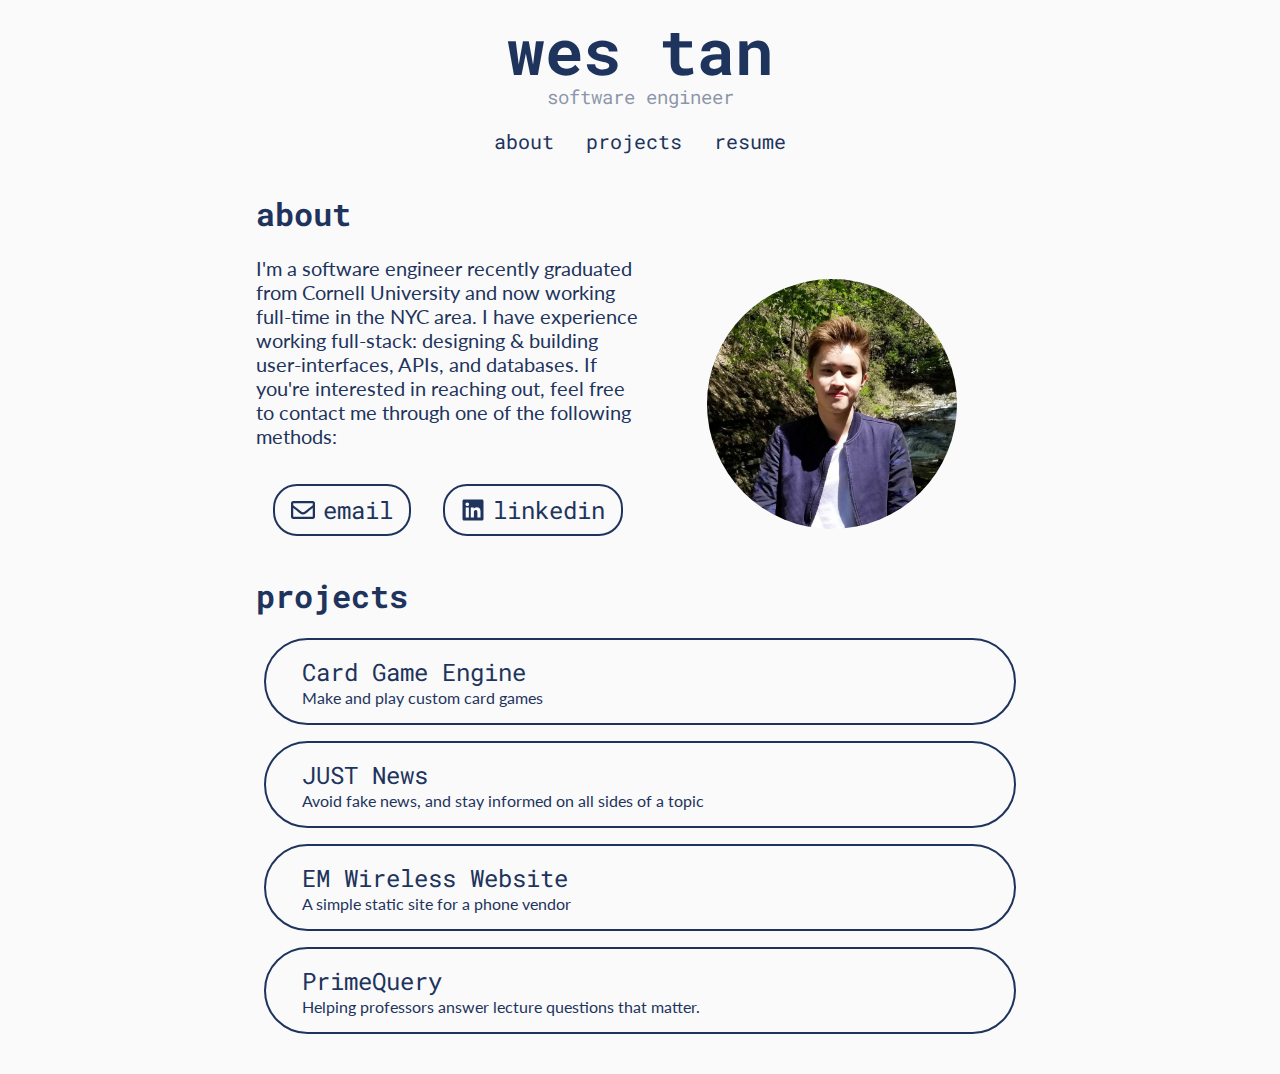
==== index.html @ d2e22b31 "Updates" ====
<!DOCTYPE html><html lang="en"><head><meta charSet="utf-8"/><meta http-equiv="x-ua-compatible" content="ie=edge"/><meta name="viewport" content="width=device-width, initial-scale=1, shrink-to-fit=no"/><style data-href="/styles.a79442bc9d81423a8d67.css">@import url(https://fonts.googleapis.com/css2?family=Lato&family=Roboto+Mono:wght@400;700&display=swap);.linkButton{border:1px solid #1e345d}.sectionWrapper{width:100%}.row{margin:0;padding:0;display:flex;justify-content:space-between}@media (max-width:599px){.row{flex-direction:column-reverse}}.column{flex:1 1;max-width:100%;display:flex;flex-direction:column;justify-content:center;align-items:center}@media (max-width:599px){.column{margin:16px 0}}.global--linkButton--3da58{border:1px solid #1e345d}.global--sectionWrapper--dHL3y{width:100%}.global--row--3wxMd{margin:0;padding:0;display:flex;justify-content:space-between}@media (max-width:599px){.global--row--3wxMd{flex-direction:column-reverse}}.global--column--3CId3{flex:1 1;max-width:100%;display:flex;flex-direction:column;justify-content:center;align-items:center}@media (max-width:599px){.global--column--3CId3{margin:16px 0}}.header-module--header--2Q3RK{color:#1e345d;font-family:Roboto Mono,monospace;display:flex;flex-direction:column;text-align:center;margin-bottom:36px;width:100%}.header-module--headerTitle--1Dyx4{color:inherit;text-decoration:none;font-size:3rem;margin:8px 0;padding:0}.header-module--subText--NjsDY{opacity:.5;font-weight:400;margin-top:-16px}@media (min-width:600px) and (max-width:959px){.header-module--headerTitle--1Dyx4{font-size:4rem}}@media (min-width:960px){.header-module--headerTitle--1Dyx4{font-size:4rem}}.header-module--navItem--15ERW{list-style:none;margin:0 16px;border-bottom:2px solid #fafafa;transition:border-color .25s ease}.header-module--navItem--15ERW:hover{border-bottom:2px solid #1e345d}.header-module--headerLink--1dznn{color:inherit;text-decoration:none;margin:0}.header-module--navList--3Bg3S{margin:0;padding:0;display:flex;flex-direction:row;align-items:center;justify-content:center}html{background-color:#fafafa;color:#1e345d;font-family:Lato,sans-serif;font-size:100%;box-sizing:border-box}body{margin:0 auto;max-width:768px;padding:0 24px 24px}h1,h2,h3{font-family:Roboto Mono,monospace}@media (max-width:599px){h1,h2,h3{text-align:center}}h2,h3{font-weight:400}.default{border:2px solid #1e345d;font-family:Roboto Mono,monospace;font-size:2rem;padding:8px 16px;outline:none}.about-module--bodyText--zW1j4{font-size:1.25rem;margin-top:0}.about-module--contactList--1vul4{display:flex;flex-direction:global--row--3wxMd;justify-content:center;padding:0;width:100%}@media (max-width:599px){.about-module--contactList--1vul4{margin:0;display:block}}.about-module--contactListItem--1gvWw{list-style:none;margin:0 16px}@media (max-width:599px){.about-module--contactList--1vul4{display:block}.about-module--contactListItem--1gvWw{margin:16px 0}}.about-module--contactLink--IWEw4{text-decoration:none;color:#1e345d;font-family:Roboto Mono,monospace;border:2px solid #1e345d;padding:8px 16px;font-size:1.5rem;transition:all .25s ease;border-radius:1.5rem;display:flex;align-items:center;justify-content:center}.about-module--contactLink--IWEw4:active,.about-module--contactLink--IWEw4:focus,.about-module--contactLink--IWEw4:hover{color:#fafafa;background:#1e345d}.about-module--contactLinkIcon--3QsU5{margin-right:8px}.about-module--profileImage--1jjYh{border-radius:50%;max-height:250px;max-width:250px;height:100%;width:100%}.project-card-module--cardWrapper--1uj8B{border:2px solid #1e345d;border-radius:4rem;margin:16px 8px;transition:all .25s ease;text-decoration:none;color:#1e345d;display:flex}.project-card-module--cardWrapper--1uj8B>*{margin:0;padding:0}.project-card-module--cardLink--HWayl{text-decoration:none;color:inherit;padding:16px 36px;margin:0;width:100%;height:100%}.project-card-module--cardLink--HWayl>*{margin:0;padding:0}.project-card-module--cardWrapper--1uj8B:active,.project-card-module--cardWrapper--1uj8B:focus,.project-card-module--cardWrapper--1uj8B:hover{color:#fafafa;background:#1e345d}@media (max-width:599px){.project-card-module--cardWrapper--1uj8B{text-align:center}}.project-tempalte-module--content--2YAvj>p,li{font-size:1.25rem}</style><meta name="generator" content="Gatsby 2.21.37"/><title data-react-helmet="true">Wes Tan&#x27;s Portfolio</title><meta data-react-helmet="true" name="description" content="Wes Tan&#x27;s portfolio"/><meta data-react-helmet="true" property="og:title" content="Wes Tan&#x27;s Portfolio"/><meta data-react-helmet="true" property="og:description" content="Wes Tan&#x27;s portfolio"/><meta data-react-helmet="true" property="og:type" content="website"/><meta data-react-helmet="true" name="twitter:card" content="summary"/><meta data-react-helmet="true" name="twitter:creator" content="@WesleyT4N"/><meta data-react-helmet="true" name="twitter:title" content="Wes Tan&#x27;s Portfolio"/><meta data-react-helmet="true" name="twitter:description" content="Wes Tan&#x27;s portfolio"/><link rel="icon" href="/favicon-32x32.png?v=d2a0f7f4ab3b35fc625594f5d5d590ca"/><link rel="manifest" href="/manifest.webmanifest"/><meta name="theme-color" content="#1e345d"/><link rel="apple-touch-icon" sizes="48x48" href="/icons/icon-48x48.png?v=d2a0f7f4ab3b35fc625594f5d5d590ca"/><link rel="apple-touch-icon" sizes="72x72" href="/icons/icon-72x72.png?v=d2a0f7f4ab3b35fc625594f5d5d590ca"/><link rel="apple-touch-icon" sizes="96x96" href="/icons/icon-96x96.png?v=d2a0f7f4ab3b35fc625594f5d5d590ca"/><link rel="apple-touch-icon" sizes="144x144" href="/icons/icon-144x144.png?v=d2a0f7f4ab3b35fc625594f5d5d590ca"/><link rel="apple-touch-icon" sizes="192x192" href="/icons/icon-192x192.png?v=d2a0f7f4ab3b35fc625594f5d5d590ca"/><link rel="apple-touch-icon" sizes="256x256" href="/icons/icon-256x256.png?v=d2a0f7f4ab3b35fc625594f5d5d590ca"/><link rel="apple-touch-icon" sizes="384x384" href="/icons/icon-384x384.png?v=d2a0f7f4ab3b35fc625594f5d5d590ca"/><link rel="apple-touch-icon" sizes="512x512" href="/icons/icon-512x512.png?v=d2a0f7f4ab3b35fc625594f5d5d590ca"/><link as="script" rel="preload" href="/webpack-runtime-3a7418ff1cd8dd38b50f.js"/><link as="script" rel="preload" href="/framework-75da9754c2a76bbaf08a.js"/><link as="script" rel="preload" href="/app-ad005f8ba3ee81f07e8b.js"/><link as="script" rel="preload" href="/styles-9b6f388623a2ec93d35f.js"/><link as="script" rel="preload" href="/1bfc9850-745e156aa08f4ce1554e.js"/><link as="script" rel="preload" href="/commons-4b3fb8e979a7bc3321be.js"/><link as="script" rel="preload" href="/component---src-pages-index-js-04d4bd46824fb4833373.js"/><link as="fetch" rel="preload" href="/page-data/index/page-data.json" crossorigin="anonymous"/><link as="fetch" rel="preload" href="/page-data/app-data.json" crossorigin="anonymous"/></head><body><div id="___gatsby"><div style="outline:none" tabindex="-1" id="gatsby-focus-wrapper"><header class="header-module--header--2Q3RK"><h1 class="header-module--headerTitle--1Dyx4"><a aria-current="page" class="header-module--headerLink--1dznn" href="/">wes tan</a></h1><h3 class="header-module--subText--NjsDY">software engineer</h3><nav><ul class="header-module--navList--3Bg3S"><li class="header-module--navItem--15ERW"><a class="header-module--headerLink--1dznn" href="/#about">about</a></li><li class="header-module--navItem--15ERW"><a class="header-module--headerLink--1dznn" href="/#projects">projects</a></li><li class="header-module--navItem--15ERW"><a href="https://drive.google.com/file/d/17jxIatiiusm-bvqqiiXiqjG171xZRFgh/view?usp=sharing" class="header-module--headerLink--1dznn">resume</a></li></ul></nav></header><div><main><div id="about" class="global--sectionWrapper--dHL3y"><h1>about</h1><div class="global--row--3wxMd"><div class="global--column--3CId3"><p class="about-module--bodyText--zW1j4">I&#x27;m a software engineer recently graduated from Cornell University and now working full-time in the NYC area. I have experience working full-stack: designing &amp; building user-interfaces, APIs, and databases. If you&#x27;re interested in reaching out, feel free to contact me through one of the following methods:</p><ul class="about-module--contactList--1vul4"><li class="about-module--contactListItem--1gvWw"><a href="mailto:wt237@cornell.edu" class="about-module--contactLink--IWEw4"><svg stroke="currentColor" fill="currentColor" stroke-width="0" viewBox="0 0 512 512" class="about-module--contactLinkIcon--3QsU5" height="1em" width="1em" xmlns="http://www.w3.org/2000/svg"><path d="M464 64H48C21.49 64 0 85.49 0 112v288c0 26.51 21.49 48 48 48h416c26.51 0 48-21.49 48-48V112c0-26.51-21.49-48-48-48zm0 48v40.805c-22.422 18.259-58.168 46.651-134.587 106.49-16.841 13.247-50.201 45.072-73.413 44.701-23.208.375-56.579-31.459-73.413-44.701C106.18 199.465 70.425 171.067 48 152.805V112h416zM48 400V214.398c22.914 18.251 55.409 43.862 104.938 82.646 21.857 17.205 60.134 55.186 103.062 54.955 42.717.231 80.509-37.199 103.053-54.947 49.528-38.783 82.032-64.401 104.947-82.653V400H48z"></path></svg>email</a></li><li class="about-module--contactListItem--1gvWw"><a href="https://www.linkedin.com/in/wes-tan/" class="about-module--contactLink--IWEw4"><svg stroke="currentColor" fill="currentColor" stroke-width="0" viewBox="0 0 448 512" class="about-module--contactLinkIcon--3QsU5" height="1em" width="1em" xmlns="http://www.w3.org/2000/svg"><path d="M416 32H31.9C14.3 32 0 46.5 0 64.3v383.4C0 465.5 14.3 480 31.9 480H416c17.6 0 32-14.5 32-32.3V64.3c0-17.8-14.4-32.3-32-32.3zM135.4 416H69V202.2h66.5V416zm-33.2-243c-21.3 0-38.5-17.3-38.5-38.5S80.9 96 102.2 96c21.2 0 38.5 17.3 38.5 38.5 0 21.3-17.2 38.5-38.5 38.5zm282.1 243h-66.4V312c0-24.8-.5-56.7-34.5-56.7-34.6 0-39.9 27-39.9 54.9V416h-66.4V202.2h63.7v29.2h.9c8.9-16.8 30.6-34.5 62.9-34.5 67.2 0 79.7 44.3 79.7 101.9V416z"></path></svg>linkedin</a></li></ul></div><div class="global--column--3CId3"><div class="about-module--profileImage--1jjYh gatsby-image-wrapper" style="position:relative;overflow:hidden"><div aria-hidden="true" style="width:100%;padding-bottom:100%"></div><img aria-hidden="true" src="[data-uri]" alt="" style="position:absolute;top:0;left:0;width:100%;height:100%;object-fit:cover;object-position:center;opacity:1;transition-delay:500ms"/><noscript><picture><source srcset="/static/42859fb4b5bf7dd5d73c4555478ced97/f836f/profile.jpg 200w,
/static/42859fb4b5bf7dd5d73c4555478ced97/2244e/profile.jpg 400w,
/static/42859fb4b5bf7dd5d73c4555478ced97/14b42/profile.jpg 800w,
/static/42859fb4b5bf7dd5d73c4555478ced97/47498/profile.jpg 1200w,
/static/42859fb4b5bf7dd5d73c4555478ced97/0e329/profile.jpg 1600w,
/static/42859fb4b5bf7dd5d73c4555478ced97/760b0/profile.jpg 1619w" sizes="(max-width: 800px) 100vw, 800px" /><img loading="lazy" sizes="(max-width: 800px) 100vw, 800px" srcset="/static/42859fb4b5bf7dd5d73c4555478ced97/f836f/profile.jpg 200w,
/static/42859fb4b5bf7dd5d73c4555478ced97/2244e/profile.jpg 400w,
/static/42859fb4b5bf7dd5d73c4555478ced97/14b42/profile.jpg 800w,
/static/42859fb4b5bf7dd5d73c4555478ced97/47498/profile.jpg 1200w,
/static/42859fb4b5bf7dd5d73c4555478ced97/0e329/profile.jpg 1600w,
/static/42859fb4b5bf7dd5d73c4555478ced97/760b0/profile.jpg 1619w" src="/static/42859fb4b5bf7dd5d73c4555478ced97/14b42/profile.jpg" alt="" style="position:absolute;top:0;left:0;opacity:1;width:100%;height:100%;object-fit:cover;object-position:center"/></picture></noscript></div></div></div></div><div id="projects" class="global--sectionWrapper--dHL3y"><h1>projects</h1><div><div class="project-card-module--cardWrapper--1uj8B"><a class="project-card-module--cardLink--HWayl" href="/projects/card-game-engine"><h2>Card Game Engine</h2><p>Make and play custom card games</p></a></div><div class="project-card-module--cardWrapper--1uj8B"><a class="project-card-module--cardLink--HWayl" href="/projects/just-news"><h2>JUST News</h2><p>Avoid fake news, and stay informed on all sides of a topic</p></a></div><div class="project-card-module--cardWrapper--1uj8B"><a class="project-card-module--cardLink--HWayl" href="/projects/em-wiresless-website"><h2>EM Wireless Website</h2><p>A simple static site for a phone vendor</p></a></div><div class="project-card-module--cardWrapper--1uj8B"><a class="project-card-module--cardLink--HWayl" href="/projects/primequery"><h2>PrimeQuery</h2><p>Helping professors answer lecture questions that matter.</p></a></div></div></div></main></div></div><div id="gatsby-announcer" style="position:absolute;top:0;width:1px;height:1px;padding:0;overflow:hidden;clip:rect(0, 0, 0, 0);white-space:nowrap;border:0" aria-live="assertive" aria-atomic="true"></div></div><script id="gatsby-script-loader">/*<![CDATA[*/window.pagePath="/";/*]]>*/</script><script id="gatsby-chunk-mapping">/*<![CDATA[*/window.___chunkMapping={"app":["/app-ad005f8ba3ee81f07e8b.js"],"component---src-pages-404-js":["/component---src-pages-404-js-3a6d174213aa63b7aa5e.js"],"component---src-pages-index-js":["/component---src-pages-index-js-04d4bd46824fb4833373.js"],"component---src-pages-page-2-tsx":["/component---src-pages-page-2-tsx-f510012b239997e262e5.js"],"component---src-templates-project-template-js":["/component---src-templates-project-template-js-024b7306fd865da89bd3.js"]};/*]]>*/</script><script src="/component---src-pages-index-js-04d4bd46824fb4833373.js" async=""></script><script src="/commons-4b3fb8e979a7bc3321be.js" async=""></script><script src="/1bfc9850-745e156aa08f4ce1554e.js" async=""></script><script src="/styles-9b6f388623a2ec93d35f.js" async=""></script><script src="/app-ad005f8ba3ee81f07e8b.js" async=""></script><script src="/framework-75da9754c2a76bbaf08a.js" async=""></script><script src="/webpack-runtime-3a7418ff1cd8dd38b50f.js" async=""></script></body></html>
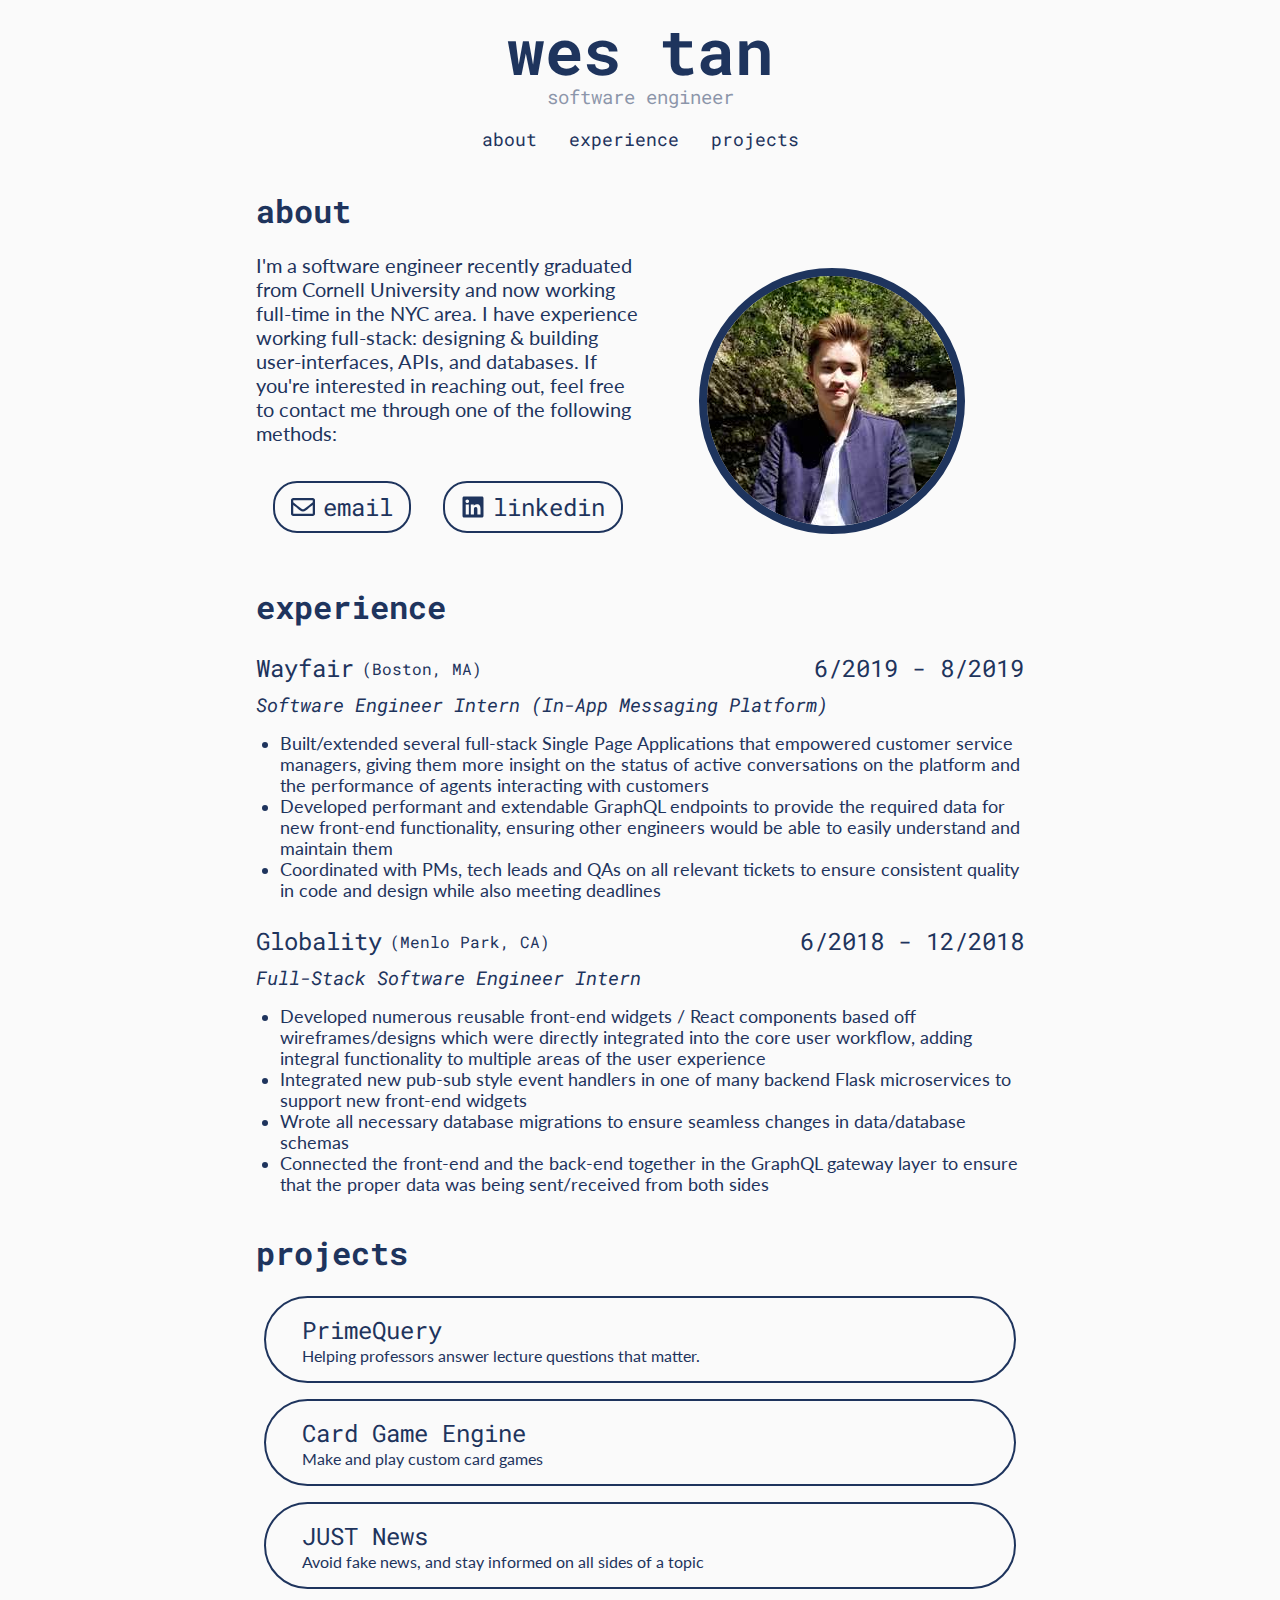
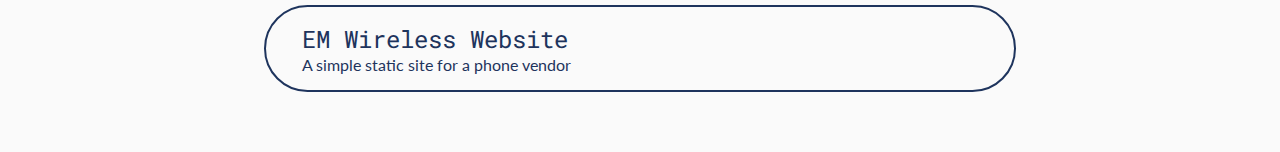
==== commit 83027526: "Updates" ====
--- a/index.html
+++ b/index.html
@@ -1,11 +1,22 @@
-<!DOCTYPE html><html lang="en"><head><meta charSet="utf-8"/><meta http-equiv="x-ua-compatible" content="ie=edge"/><meta name="viewport" content="width=device-width, initial-scale=1, shrink-to-fit=no"/><style data-href="/styles.a79442bc9d81423a8d67.css">@import url(https://fonts.googleapis.com/css2?family=Lato&family=Roboto+Mono:wght@400;700&display=swap);.linkButton{border:1px solid #1e345d}.sectionWrapper{width:100%}.row{margin:0;padding:0;display:flex;justify-content:space-between}@media (max-width:599px){.row{flex-direction:column-reverse}}.column{flex:1 1;max-width:100%;display:flex;flex-direction:column;justify-content:center;align-items:center}@media (max-width:599px){.column{margin:16px 0}}.global--linkButton--3da58{border:1px solid #1e345d}.global--sectionWrapper--dHL3y{width:100%}.global--row--3wxMd{margin:0;padding:0;display:flex;justify-content:space-between}@media (max-width:599px){.global--row--3wxMd{flex-direction:column-reverse}}.global--column--3CId3{flex:1 1;max-width:100%;display:flex;flex-direction:column;justify-content:center;align-items:center}@media (max-width:599px){.global--column--3CId3{margin:16px 0}}.header-module--header--2Q3RK{color:#1e345d;font-family:Roboto Mono,monospace;display:flex;flex-direction:column;text-align:center;margin-bottom:36px;width:100%}.header-module--headerTitle--1Dyx4{color:inherit;text-decoration:none;font-size:3rem;margin:8px 0;padding:0}.header-module--subText--NjsDY{opacity:.5;font-weight:400;margin-top:-16px}@media (min-width:600px) and (max-width:959px){.header-module--headerTitle--1Dyx4{font-size:4rem}}@media (min-width:960px){.header-module--headerTitle--1Dyx4{font-size:4rem}}.header-module--navItem--15ERW{list-style:none;margin:0 16px;border-bottom:2px solid #fafafa;transition:border-color .25s ease}.header-module--navItem--15ERW:hover{border-bottom:2px solid #1e345d}.header-module--headerLink--1dznn{color:inherit;text-decoration:none;margin:0}.header-module--navList--3Bg3S{margin:0;padding:0;display:flex;flex-direction:row;align-items:center;justify-content:center}html{background-color:#fafafa;color:#1e345d;font-family:Lato,sans-serif;font-size:100%;box-sizing:border-box}body{margin:0 auto;max-width:768px;padding:0 24px 24px}h1,h2,h3{font-family:Roboto Mono,monospace}@media (max-width:599px){h1,h2,h3{text-align:center}}h2,h3{font-weight:400}.default{border:2px solid #1e345d;font-family:Roboto Mono,monospace;font-size:2rem;padding:8px 16px;outline:none}.about-module--bodyText--zW1j4{font-size:1.25rem;margin-top:0}.about-module--contactList--1vul4{display:flex;flex-direction:global--row--3wxMd;justify-content:center;padding:0;width:100%}@media (max-width:599px){.about-module--contactList--1vul4{margin:0;display:block}}.about-module--contactListItem--1gvWw{list-style:none;margin:0 16px}@media (max-width:599px){.about-module--contactList--1vul4{display:block}.about-module--contactListItem--1gvWw{margin:16px 0}}.about-module--contactLink--IWEw4{text-decoration:none;color:#1e345d;font-family:Roboto Mono,monospace;border:2px solid #1e345d;padding:8px 16px;font-size:1.5rem;transition:all .25s ease;border-radius:1.5rem;display:flex;align-items:center;justify-content:center}.about-module--contactLink--IWEw4:active,.about-module--contactLink--IWEw4:focus,.about-module--contactLink--IWEw4:hover{color:#fafafa;background:#1e345d}.about-module--contactLinkIcon--3QsU5{margin-right:8px}.about-module--profileImage--1jjYh{border-radius:50%;max-height:250px;max-width:250px;height:100%;width:100%}.project-card-module--cardWrapper--1uj8B{border:2px solid #1e345d;border-radius:4rem;margin:16px 8px;transition:all .25s ease;text-decoration:none;color:#1e345d;display:flex}.project-card-module--cardWrapper--1uj8B>*{margin:0;padding:0}.project-card-module--cardLink--HWayl{text-decoration:none;color:inherit;padding:16px 36px;margin:0;width:100%;height:100%}.project-card-module--cardLink--HWayl>*{margin:0;padding:0}.project-card-module--cardWrapper--1uj8B:active,.project-card-module--cardWrapper--1uj8B:focus,.project-card-module--cardWrapper--1uj8B:hover{color:#fafafa;background:#1e345d}@media (max-width:599px){.project-card-module--cardWrapper--1uj8B{text-align:center}}.project-tempalte-module--content--2YAvj>p,li{font-size:1.25rem}</style><meta name="generator" content="Gatsby 2.21.37"/><title data-react-helmet="true">Wes Tan&#x27;s Portfolio</title><meta data-react-helmet="true" name="description" content="Wes Tan&#x27;s portfolio"/><meta data-react-helmet="true" property="og:title" content="Wes Tan&#x27;s Portfolio"/><meta data-react-helmet="true" property="og:description" content="Wes Tan&#x27;s portfolio"/><meta data-react-helmet="true" property="og:type" content="website"/><meta data-react-helmet="true" name="twitter:card" content="summary"/><meta data-react-helmet="true" name="twitter:creator" content="@WesleyT4N"/><meta data-react-helmet="true" name="twitter:title" content="Wes Tan&#x27;s Portfolio"/><meta data-react-helmet="true" name="twitter:description" content="Wes Tan&#x27;s portfolio"/><link rel="icon" href="/favicon-32x32.png?v=d2a0f7f4ab3b35fc625594f5d5d590ca"/><link rel="manifest" href="/manifest.webmanifest"/><meta name="theme-color" content="#1e345d"/><link rel="apple-touch-icon" sizes="48x48" href="/icons/icon-48x48.png?v=d2a0f7f4ab3b35fc625594f5d5d590ca"/><link rel="apple-touch-icon" sizes="72x72" href="/icons/icon-72x72.png?v=d2a0f7f4ab3b35fc625594f5d5d590ca"/><link rel="apple-touch-icon" sizes="96x96" href="/icons/icon-96x96.png?v=d2a0f7f4ab3b35fc625594f5d5d590ca"/><link rel="apple-touch-icon" sizes="144x144" href="/icons/icon-144x144.png?v=d2a0f7f4ab3b35fc625594f5d5d590ca"/><link rel="apple-touch-icon" sizes="192x192" href="/icons/icon-192x192.png?v=d2a0f7f4ab3b35fc625594f5d5d590ca"/><link rel="apple-touch-icon" sizes="256x256" href="/icons/icon-256x256.png?v=d2a0f7f4ab3b35fc625594f5d5d590ca"/><link rel="apple-touch-icon" sizes="384x384" href="/icons/icon-384x384.png?v=d2a0f7f4ab3b35fc625594f5d5d590ca"/><link rel="apple-touch-icon" sizes="512x512" href="/icons/icon-512x512.png?v=d2a0f7f4ab3b35fc625594f5d5d590ca"/><link as="script" rel="preload" href="/webpack-runtime-3a7418ff1cd8dd38b50f.js"/><link as="script" rel="preload" href="/framework-75da9754c2a76bbaf08a.js"/><link as="script" rel="preload" href="/app-ad005f8ba3ee81f07e8b.js"/><link as="script" rel="preload" href="/styles-9b6f388623a2ec93d35f.js"/><link as="script" rel="preload" href="/1bfc9850-745e156aa08f4ce1554e.js"/><link as="script" rel="preload" href="/commons-4b3fb8e979a7bc3321be.js"/><link as="script" rel="preload" href="/component---src-pages-index-js-04d4bd46824fb4833373.js"/><link as="fetch" rel="preload" href="/page-data/index/page-data.json" crossorigin="anonymous"/><link as="fetch" rel="preload" href="/page-data/app-data.json" crossorigin="anonymous"/></head><body><div id="___gatsby"><div style="outline:none" tabindex="-1" id="gatsby-focus-wrapper"><header class="header-module--header--2Q3RK"><h1 class="header-module--headerTitle--1Dyx4"><a aria-current="page" class="header-module--headerLink--1dznn" href="/">wes tan</a></h1><h3 class="header-module--subText--NjsDY">software engineer</h3><nav><ul class="header-module--navList--3Bg3S"><li class="header-module--navItem--15ERW"><a class="header-module--headerLink--1dznn" href="/#about">about</a></li><li class="header-module--navItem--15ERW"><a class="header-module--headerLink--1dznn" href="/#projects">projects</a></li><li class="header-module--navItem--15ERW"><a href="https://drive.google.com/file/d/17jxIatiiusm-bvqqiiXiqjG171xZRFgh/view?usp=sharing" class="header-module--headerLink--1dznn">resume</a></li></ul></nav></header><div><main><div id="about" class="global--sectionWrapper--dHL3y"><h1>about</h1><div class="global--row--3wxMd"><div class="global--column--3CId3"><p class="about-module--bodyText--zW1j4">I&#x27;m a software engineer recently graduated from Cornell University and now working full-time in the NYC area. I have experience working full-stack: designing &amp; building user-interfaces, APIs, and databases. If you&#x27;re interested in reaching out, feel free to contact me through one of the following methods:</p><ul class="about-module--contactList--1vul4"><li class="about-module--contactListItem--1gvWw"><a href="mailto:wt237@cornell.edu" class="about-module--contactLink--IWEw4"><svg stroke="currentColor" fill="currentColor" stroke-width="0" viewBox="0 0 512 512" class="about-module--contactLinkIcon--3QsU5" height="1em" width="1em" xmlns="http://www.w3.org/2000/svg"><path d="M464 64H48C21.49 64 0 85.49 0 112v288c0 26.51 21.49 48 48 48h416c26.51 0 48-21.49 48-48V112c0-26.51-21.49-48-48-48zm0 48v40.805c-22.422 18.259-58.168 46.651-134.587 106.49-16.841 13.247-50.201 45.072-73.413 44.701-23.208.375-56.579-31.459-73.413-44.701C106.18 199.465 70.425 171.067 48 152.805V112h416zM48 400V214.398c22.914 18.251 55.409 43.862 104.938 82.646 21.857 17.205 60.134 55.186 103.062 54.955 42.717.231 80.509-37.199 103.053-54.947 49.528-38.783 82.032-64.401 104.947-82.653V400H48z"></path></svg>email</a></li><li class="about-module--contactListItem--1gvWw"><a href="https://www.linkedin.com/in/wes-tan/" class="about-module--contactLink--IWEw4"><svg stroke="currentColor" fill="currentColor" stroke-width="0" viewBox="0 0 448 512" class="about-module--contactLinkIcon--3QsU5" height="1em" width="1em" xmlns="http://www.w3.org/2000/svg"><path d="M416 32H31.9C14.3 32 0 46.5 0 64.3v383.4C0 465.5 14.3 480 31.9 480H416c17.6 0 32-14.5 32-32.3V64.3c0-17.8-14.4-32.3-32-32.3zM135.4 416H69V202.2h66.5V416zm-33.2-243c-21.3 0-38.5-17.3-38.5-38.5S80.9 96 102.2 96c21.2 0 38.5 17.3 38.5 38.5 0 21.3-17.2 38.5-38.5 38.5zm282.1 243h-66.4V312c0-24.8-.5-56.7-34.5-56.7-34.6 0-39.9 27-39.9 54.9V416h-66.4V202.2h63.7v29.2h.9c8.9-16.8 30.6-34.5 62.9-34.5 67.2 0 79.7 44.3 79.7 101.9V416z"></path></svg>linkedin</a></li></ul></div><div class="global--column--3CId3"><div class="about-module--profileImage--1jjYh gatsby-image-wrapper" style="position:relative;overflow:hidden"><div aria-hidden="true" style="width:100%;padding-bottom:100%"></div><img aria-hidden="true" src="[data-uri]" alt="" style="position:absolute;top:0;left:0;width:100%;height:100%;object-fit:cover;object-position:center;opacity:1;transition-delay:500ms"/><noscript><picture><source srcset="/static/42859fb4b5bf7dd5d73c4555478ced97/f836f/profile.jpg 200w,
-/static/42859fb4b5bf7dd5d73c4555478ced97/2244e/profile.jpg 400w,
-/static/42859fb4b5bf7dd5d73c4555478ced97/14b42/profile.jpg 800w,
-/static/42859fb4b5bf7dd5d73c4555478ced97/47498/profile.jpg 1200w,
-/static/42859fb4b5bf7dd5d73c4555478ced97/0e329/profile.jpg 1600w,
-/static/42859fb4b5bf7dd5d73c4555478ced97/760b0/profile.jpg 1619w" sizes="(max-width: 800px) 100vw, 800px" /><img loading="lazy" sizes="(max-width: 800px) 100vw, 800px" srcset="/static/42859fb4b5bf7dd5d73c4555478ced97/f836f/profile.jpg 200w,
-/static/42859fb4b5bf7dd5d73c4555478ced97/2244e/profile.jpg 400w,
-/static/42859fb4b5bf7dd5d73c4555478ced97/14b42/profile.jpg 800w,
-/static/42859fb4b5bf7dd5d73c4555478ced97/47498/profile.jpg 1200w,
-/static/42859fb4b5bf7dd5d73c4555478ced97/0e329/profile.jpg 1600w,
-/static/42859fb4b5bf7dd5d73c4555478ced97/760b0/profile.jpg 1619w" src="/static/42859fb4b5bf7dd5d73c4555478ced97/14b42/profile.jpg" alt="" style="position:absolute;top:0;left:0;opacity:1;width:100%;height:100%;object-fit:cover;object-position:center"/></picture></noscript></div></div></div></div><div id="projects" class="global--sectionWrapper--dHL3y"><h1>projects</h1><div><div class="project-card-module--cardWrapper--1uj8B"><a class="project-card-module--cardLink--HWayl" href="/projects/card-game-engine"><h2>Card Game Engine</h2><p>Make and play custom card games</p></a></div><div class="project-card-module--cardWrapper--1uj8B"><a class="project-card-module--cardLink--HWayl" href="/projects/just-news"><h2>JUST News</h2><p>Avoid fake news, and stay informed on all sides of a topic</p></a></div><div class="project-card-module--cardWrapper--1uj8B"><a class="project-card-module--cardLink--HWayl" href="/projects/em-wiresless-website"><h2>EM Wireless Website</h2><p>A simple static site for a phone vendor</p></a></div><div class="project-card-module--cardWrapper--1uj8B"><a class="project-card-module--cardLink--HWayl" href="/projects/primequery"><h2>PrimeQuery</h2><p>Helping professors answer lecture questions that matter.</p></a></div></div></div></main></div></div><div id="gatsby-announcer" style="position:absolute;top:0;width:1px;height:1px;padding:0;overflow:hidden;clip:rect(0, 0, 0, 0);white-space:nowrap;border:0" aria-live="assertive" aria-atomic="true"></div></div><script id="gatsby-script-loader">/*<![CDATA[*/window.pagePath="/";/*]]>*/</script><script id="gatsby-chunk-mapping">/*<![CDATA[*/window.___chunkMapping={"app":["/app-ad005f8ba3ee81f07e8b.js"],"component---src-pages-404-js":["/component---src-pages-404-js-3a6d174213aa63b7aa5e.js"],"component---src-pages-index-js":["/component---src-pages-index-js-04d4bd46824fb4833373.js"],"component---src-pages-page-2-tsx":["/component---src-pages-page-2-tsx-f510012b239997e262e5.js"],"component---src-templates-project-template-js":["/component---src-templates-project-template-js-024b7306fd865da89bd3.js"]};/*]]>*/</script><script src="/component---src-pages-index-js-04d4bd46824fb4833373.js" async=""></script><script src="/commons-4b3fb8e979a7bc3321be.js" async=""></script><script src="/1bfc9850-745e156aa08f4ce1554e.js" async=""></script><script src="/styles-9b6f388623a2ec93d35f.js" async=""></script><script src="/app-ad005f8ba3ee81f07e8b.js" async=""></script><script src="/framework-75da9754c2a76bbaf08a.js" async=""></script><script src="/webpack-runtime-3a7418ff1cd8dd38b50f.js" async=""></script></body></html>+<!DOCTYPE html><html lang="en"><head><meta charSet="utf-8"/><meta http-equiv="x-ua-compatible" content="ie=edge"/><meta name="viewport" content="width=device-width, initial-scale=1, shrink-to-fit=no"/><style data-href="/styles.af110523479e00b33f6b.css">@import url(https://fonts.googleapis.com/css2?family=Lato&family=Roboto+Mono:wght@400;700&display=swap);.linkButton{border:1px solid #1e345d}.sectionWrapper{width:100%;margin-bottom:36px}.row{margin:0;padding:0;display:flex;justify-content:space-between}@media (max-width:599px){.row{flex-direction:column-reverse}}.column{flex:1 1;max-width:100%;display:flex;flex-direction:column;justify-content:center;align-items:center}@media (max-width:599px){.column{margin:16px 0}}.global--linkButton--3da58{border:1px solid #1e345d}.global--sectionWrapper--dHL3y{width:100%;margin-bottom:36px}.global--row--3wxMd{margin:0;padding:0;display:flex;justify-content:space-between}@media (max-width:599px){.global--row--3wxMd{flex-direction:column-reverse}}.global--column--3CId3{flex:1 1;max-width:100%;display:flex;flex-direction:column;justify-content:center;align-items:center}@media (max-width:599px){.global--column--3CId3{margin:16px 0}}.header-module--header--L1ZnK{color:#1e345d;font-family:Roboto Mono,monospace;display:flex;flex-direction:column;text-align:center;margin-bottom:36px;width:100%}.header-module--headerTitle--1A0Ew{color:inherit;text-decoration:none;font-size:3rem;margin:8px 0;padding:0}.header-module--subText--il8wB{opacity:.5;font-weight:400;margin-top:-16px}@media (min-width:600px) and (max-width:959px){.header-module--headerTitle--1A0Ew{font-size:4rem}}@media (min-width:960px){.header-module--headerTitle--1A0Ew{font-size:4rem}}.header-module--navItem--ckRoL{list-style:none;margin:0 16px;border-bottom:2px solid #fafafa;transition:border-color .25s ease}.header-module--navItem--ckRoL:hover{border-bottom:2px solid #1e345d}.header-module--headerLink--2peJ0{color:inherit;text-decoration:none;margin:0}.header-module--navList--bd8TW{margin:0;padding:0;display:flex;flex-direction:row;align-items:center;justify-content:center}@media (max-width:374px){.header-module--navList--bd8TW{flex-direction:column}}html{background-color:#fafafa;color:#1e345d;font-family:Lato,sans-serif;font-size:100%;box-sizing:border-box}body{margin:0 auto;max-width:768px;padding:0 24px 24px}h1,h2,h3{font-family:Roboto Mono,monospace}@media (max-width:599px){h1,h2,h3{text-align:center}}h2,h3{font-weight:400}.about-module--bodyText--1b0so{font-size:1.25rem;margin-top:0}.about-module--contactList--1P0Aa{display:flex;flex-direction:global--row--3wxMd;justify-content:center;padding:0;width:100%}.about-module--contactListItem--35NKf{list-style:none;margin:0 16px}.about-module--contactLink--2g5dD{text-decoration:none;color:#1e345d;font-family:Roboto Mono,monospace;border:2px solid #1e345d;padding:8px 16px;font-size:1.5rem;transition:all .25s ease;border-radius:1.5rem;display:flex;align-items:center;justify-content:center}.about-module--contactLink--2g5dD:active,.about-module--contactLink--2g5dD:focus,.about-module--contactLink--2g5dD:hover{color:#fafafa;background:#1e345d}.about-module--contactLinkIcon--Q9Yjx{margin-right:8px}.about-module--profileImage--2FiAP{border-radius:50%;max-height:250px;border:8px solid #1e345d;max-width:250px;height:100%;width:100%}@media (max-width:599px){.about-module--contactList--1P0Aa{margin:0;display:block}.about-module--contactListItem--35NKf{margin:16px 0}}.experience-card-module--cardWrapper--3xbnn{margin:24px 0}.experience-card-module--cardHeader--2Q_oQ{display:flex;justify-content:space-between;align-items:center;margin:0}.experience-card-module--cardHeader--2Q_oQ>*{margin:0}.experience-card-module--title--20Hw_{margin:0;display:flex;align-items:center}.experience-card-module--location--2GCaU{font-size:1rem;margin-left:8px}.experience-card-module--role--2LfV1{margin:8px 0;font-style:italic}.experience-card-module--content--3XGEN>p{display:none}.experience-card-module--content--3XGEN>ul{padding-left:24px}@media (max-width:599px){.experience-card-module--cardHeader--2Q_oQ{display:block}.experience-card-module--cardHeader--2Q_oQ>*{margin:8px}.experience-card-module--title--20Hw_{display:block}.experience-card-module--location--2GCaU{margin:0;display:block}.experience-card-module--startEndDate--321XG{font-size:1.25rem}.experience-card-module--role--2LfV1{font-size:1.1rem}}.project-card-module--cardWrapper--2VxBU{border:2px solid #1e345d;border-radius:4rem;margin:16px 8px;transition:all .25s ease;text-decoration:none;color:#1e345d;display:flex}.project-card-module--cardWrapper--2VxBU>*{margin:0;padding:0}.project-card-module--cardLink--3Hyid{text-decoration:none;color:inherit;padding:16px 36px;margin:0;width:100%;height:100%}.project-card-module--cardLink--3Hyid>*{margin:0;padding:0}.project-card-module--cardWrapper--2VxBU:active,.project-card-module--cardWrapper--2VxBU:focus,.project-card-module--cardWrapper--2VxBU:hover{color:#fafafa;background:#1e345d}@media (max-width:599px){.project-card-module--cardWrapper--2VxBU{text-align:center}}.project-tempalte-module--projectHeader--9DHph{display:flex;align-items:center;justify-content:space-between}.project-tempalte-module--content--2YAvj>p,li{font-size:1.1rem}.project-tempalte-module--content--2YAvj>ul{padding-left:24px}.project-tempalte-module--projectLink--L82qj{text-decoration:none;transition:opacity .25s ease;margin-left:24px;display:flex;align-items:center;margin-top:2px;color:#1e345d;justify-content:center}.project-tempalte-module--projectLink--L82qj:active,.project-tempalte-module--projectLink--L82qj:hover,projectLink:focus{opacity:.5}@media (max-width:599px){.project-tempalte-module--projectHeader--9DHph{display:block}.project-tempalte-module--projectLink--L82qj{margin:16px}}</style><meta name="generator" content="Gatsby 2.21.37"/><title data-react-helmet="true">Wes Tan&#x27;s Portfolio</title><meta data-react-helmet="true" name="description" content="Wes Tan&#x27;s portfolio"/><meta data-react-helmet="true" property="og:title" content="Wes Tan&#x27;s Portfolio"/><meta data-react-helmet="true" property="og:description" content="Wes Tan&#x27;s portfolio"/><meta data-react-helmet="true" property="og:type" content="website"/><meta data-react-helmet="true" name="twitter:card" content="summary"/><meta data-react-helmet="true" name="twitter:creator" content="@WesleyT4N"/><meta data-react-helmet="true" name="twitter:title" content="Wes Tan&#x27;s Portfolio"/><meta data-react-helmet="true" name="twitter:description" content="Wes Tan&#x27;s portfolio"/><link rel="icon" href="/favicon-32x32.png?v=d2a0f7f4ab3b35fc625594f5d5d590ca"/><link rel="manifest" href="/manifest.webmanifest"/><meta name="theme-color" content="#1e345d"/><link rel="apple-touch-icon" sizes="48x48" href="/icons/icon-48x48.png?v=d2a0f7f4ab3b35fc625594f5d5d590ca"/><link rel="apple-touch-icon" sizes="72x72" href="/icons/icon-72x72.png?v=d2a0f7f4ab3b35fc625594f5d5d590ca"/><link rel="apple-touch-icon" sizes="96x96" href="/icons/icon-96x96.png?v=d2a0f7f4ab3b35fc625594f5d5d590ca"/><link rel="apple-touch-icon" sizes="144x144" href="/icons/icon-144x144.png?v=d2a0f7f4ab3b35fc625594f5d5d590ca"/><link rel="apple-touch-icon" sizes="192x192" href="/icons/icon-192x192.png?v=d2a0f7f4ab3b35fc625594f5d5d590ca"/><link rel="apple-touch-icon" sizes="256x256" href="/icons/icon-256x256.png?v=d2a0f7f4ab3b35fc625594f5d5d590ca"/><link rel="apple-touch-icon" sizes="384x384" href="/icons/icon-384x384.png?v=d2a0f7f4ab3b35fc625594f5d5d590ca"/><link rel="apple-touch-icon" sizes="512x512" href="/icons/icon-512x512.png?v=d2a0f7f4ab3b35fc625594f5d5d590ca"/><link as="script" rel="preload" href="/webpack-runtime-d8e7375905f70daad73b.js"/><link as="script" rel="preload" href="/framework-75da9754c2a76bbaf08a.js"/><link as="script" rel="preload" href="/app-61c60b750426edc3bd86.js"/><link as="script" rel="preload" href="/styles-9b6f388623a2ec93d35f.js"/><link as="script" rel="preload" href="/1bfc9850-ddc92b84b88db0f1b165.js"/><link as="script" rel="preload" href="/commons-91ca4921986f657b4515.js"/><link as="script" rel="preload" href="/component---src-pages-index-js-39d556e3ba577c197cfe.js"/><link as="fetch" rel="preload" href="/page-data/index/page-data.json" crossorigin="anonymous"/><link as="fetch" rel="preload" href="/page-data/app-data.json" crossorigin="anonymous"/></head><body><div id="___gatsby"><div style="outline:none" tabindex="-1" id="gatsby-focus-wrapper"><header class="header-module--header--L1ZnK"><h1 class="header-module--headerTitle--1A0Ew"><a aria-current="page" class="header-module--headerLink--2peJ0" href="/">wes tan</a></h1><h3 class="header-module--subText--il8wB">software engineer</h3><nav><ul class="header-module--navList--bd8TW"><li class="header-module--navItem--ckRoL"><a class="header-module--headerLink--2peJ0" href="/#about">about</a></li><li class="header-module--navItem--ckRoL"><a class="header-module--headerLink--2peJ0" href="/#experience">experience</a></li><li class="header-module--navItem--ckRoL"><a class="header-module--headerLink--2peJ0" href="/#projects">projects</a></li></ul></nav></header><div><main><div id="about" class="global--sectionWrapper--dHL3y"><h1>about</h1><div class="global--row--3wxMd"><div class="global--column--3CId3"><p class="about-module--bodyText--1b0so">I&#x27;m a software engineer recently graduated from Cornell University and now working full-time in the NYC area. I have experience working full-stack: designing &amp; building user-interfaces, APIs, and databases. If you&#x27;re interested in reaching out, feel free to contact me through one of the following methods:</p><ul class="about-module--contactList--1P0Aa"><li class="about-module--contactListItem--35NKf"><a href="mailto:wt237@cornell.edu" class="about-module--contactLink--2g5dD"><svg stroke="currentColor" fill="currentColor" stroke-width="0" viewBox="0 0 512 512" class="about-module--contactLinkIcon--Q9Yjx" height="1em" width="1em" xmlns="http://www.w3.org/2000/svg"><path d="M464 64H48C21.49 64 0 85.49 0 112v288c0 26.51 21.49 48 48 48h416c26.51 0 48-21.49 48-48V112c0-26.51-21.49-48-48-48zm0 48v40.805c-22.422 18.259-58.168 46.651-134.587 106.49-16.841 13.247-50.201 45.072-73.413 44.701-23.208.375-56.579-31.459-73.413-44.701C106.18 199.465 70.425 171.067 48 152.805V112h416zM48 400V214.398c22.914 18.251 55.409 43.862 104.938 82.646 21.857 17.205 60.134 55.186 103.062 54.955 42.717.231 80.509-37.199 103.053-54.947 49.528-38.783 82.032-64.401 104.947-82.653V400H48z"></path></svg>email</a></li><li class="about-module--contactListItem--35NKf"><a href="https://www.linkedin.com/in/wes-tan/" class="about-module--contactLink--2g5dD"><svg stroke="currentColor" fill="currentColor" stroke-width="0" viewBox="0 0 448 512" class="about-module--contactLinkIcon--Q9Yjx" height="1em" width="1em" xmlns="http://www.w3.org/2000/svg"><path d="M416 32H31.9C14.3 32 0 46.5 0 64.3v383.4C0 465.5 14.3 480 31.9 480H416c17.6 0 32-14.5 32-32.3V64.3c0-17.8-14.4-32.3-32-32.3zM135.4 416H69V202.2h66.5V416zm-33.2-243c-21.3 0-38.5-17.3-38.5-38.5S80.9 96 102.2 96c21.2 0 38.5 17.3 38.5 38.5 0 21.3-17.2 38.5-38.5 38.5zm282.1 243h-66.4V312c0-24.8-.5-56.7-34.5-56.7-34.6 0-39.9 27-39.9 54.9V416h-66.4V202.2h63.7v29.2h.9c8.9-16.8 30.6-34.5 62.9-34.5 67.2 0 79.7 44.3 79.7 101.9V416z"></path></svg>linkedin</a></li></ul></div><div class="global--column--3CId3"><div class="about-module--profileImage--2FiAP gatsby-image-wrapper" style="position:relative;overflow:hidden"><div aria-hidden="true" style="width:100%;padding-bottom:100%"></div><img aria-hidden="true" src="[data-uri]" alt="A Picture of Wes" style="position:absolute;top:0;left:0;width:100%;height:100%;object-fit:cover;object-position:center;opacity:1;transition-delay:500ms"/><noscript><picture><source srcset="/static/42859fb4b5bf7dd5d73c4555478ced97/e7079/profile.jpg 63w,
+/static/42859fb4b5bf7dd5d73c4555478ced97/1ada3/profile.jpg 125w,
+/static/42859fb4b5bf7dd5d73c4555478ced97/8f7df/profile.jpg 250w,
+/static/42859fb4b5bf7dd5d73c4555478ced97/01f8d/profile.jpg 375w,
+/static/42859fb4b5bf7dd5d73c4555478ced97/0f3a1/profile.jpg 500w,
+/static/42859fb4b5bf7dd5d73c4555478ced97/760b0/profile.jpg 1619w" sizes="(max-width: 250px) 100vw, 250px" /><img loading="lazy" sizes="(max-width: 250px) 100vw, 250px" srcset="/static/42859fb4b5bf7dd5d73c4555478ced97/e7079/profile.jpg 63w,
+/static/42859fb4b5bf7dd5d73c4555478ced97/1ada3/profile.jpg 125w,
+/static/42859fb4b5bf7dd5d73c4555478ced97/8f7df/profile.jpg 250w,
+/static/42859fb4b5bf7dd5d73c4555478ced97/01f8d/profile.jpg 375w,
+/static/42859fb4b5bf7dd5d73c4555478ced97/0f3a1/profile.jpg 500w,
+/static/42859fb4b5bf7dd5d73c4555478ced97/760b0/profile.jpg 1619w" src="/static/42859fb4b5bf7dd5d73c4555478ced97/8f7df/profile.jpg" alt="A Picture of Wes" style="position:absolute;top:0;left:0;opacity:1;width:100%;height:100%;object-fit:cover;object-position:center"/></picture></noscript></div></div></div></div><div id="experience" class="global--sectionWrapper--dHL3y"><h1>experience</h1><div><div class="experience-card-module--cardWrapper--3xbnn"><div class="experience-card-module--cardHeader--2Q_oQ"><h2 class="experience-card-module--title--20Hw_">Wayfair<span class="experience-card-module--location--2GCaU">(<!-- -->Boston, MA<!-- -->)</span></h2><h2 class="experience-card-module--startEndDate--321XG">6/2019 - 8/2019</h2></div><h3 class="experience-card-module--role--2LfV1">Software Engineer Intern (In-App Messaging Platform)</h3><div class="experience-card-module--content--3XGEN"><p>-</p>
+<ul>
+<li>Built/extended several full-stack Single Page Applications that empowered customer service managers, giving them more insight on the status of active conversations on the platform and the performance of agents interacting with customers</li>
+<li>Developed performant and extendable GraphQL endpoints to provide the required data for new front-end functionality, ensuring other engineers would be able to easily understand and maintain them</li>
+<li>Coordinated with PMs, tech leads and QAs on all relevant tickets to ensure consistent quality in code and design while also meeting deadlines</li>
+</ul></div></div><div class="experience-card-module--cardWrapper--3xbnn"><div class="experience-card-module--cardHeader--2Q_oQ"><h2 class="experience-card-module--title--20Hw_">Globality<span class="experience-card-module--location--2GCaU">(<!-- -->Menlo Park, CA<!-- -->)</span></h2><h2 class="experience-card-module--startEndDate--321XG">6/2018 - 12/2018</h2></div><h3 class="experience-card-module--role--2LfV1">Full-Stack Software Engineer Intern</h3><div class="experience-card-module--content--3XGEN"><p>-</p>
+<ul>
+<li>Developed numerous reusable front-end widgets / React components based off wireframes/designs which were directly integrated into the core user workflow, adding integral functionality to multiple areas of the user experience</li>
+<li>Integrated new pub-sub style event handlers in one of many backend Flask microservices to support new front-end widgets</li>
+<li>Wrote all necessary database migrations to ensure seamless changes in data/database schemas</li>
+<li>Connected the front-end and the back-end together in the GraphQL gateway layer to ensure that the proper data was being sent/received from both sides</li>
+</ul></div></div></div></div><div id="projects" class="global--sectionWrapper--dHL3y"><h1>projects</h1><div><div class="project-card-module--cardWrapper--2VxBU"><a class="project-card-module--cardLink--3Hyid" href="/projects/primequery"><h2>PrimeQuery</h2><p>Helping professors answer lecture questions that matter.</p></a></div><div class="project-card-module--cardWrapper--2VxBU"><a class="project-card-module--cardLink--3Hyid" href="/projects/card-game-engine"><h2>Card Game Engine</h2><p>Make and play custom card games</p></a></div><div class="project-card-module--cardWrapper--2VxBU"><a class="project-card-module--cardLink--3Hyid" href="/projects/just-news"><h2>JUST News</h2><p>Avoid fake news, and stay informed on all sides of a topic</p></a></div><div class="project-card-module--cardWrapper--2VxBU"><a class="project-card-module--cardLink--3Hyid" href="/projects/em-wiresless-website"><h2>EM Wireless Website</h2><p>A simple static site for a phone vendor</p></a></div></div></div></main></div></div><div id="gatsby-announcer" style="position:absolute;top:0;width:1px;height:1px;padding:0;overflow:hidden;clip:rect(0, 0, 0, 0);white-space:nowrap;border:0" aria-live="assertive" aria-atomic="true"></div></div><script id="gatsby-script-loader">/*<![CDATA[*/window.pagePath="/";/*]]>*/</script><script id="gatsby-chunk-mapping">/*<![CDATA[*/window.___chunkMapping={"app":["/app-61c60b750426edc3bd86.js"],"component---src-pages-404-js":["/component---src-pages-404-js-3a6d174213aa63b7aa5e.js"],"component---src-pages-index-js":["/component---src-pages-index-js-39d556e3ba577c197cfe.js"],"component---src-pages-page-2-tsx":["/component---src-pages-page-2-tsx-f510012b239997e262e5.js"],"component---src-templates-project-template-js":["/component---src-templates-project-template-js-6296a5d5d4e2d314ad60.js"]};/*]]>*/</script><script src="/component---src-pages-index-js-39d556e3ba577c197cfe.js" async=""></script><script src="/commons-91ca4921986f657b4515.js" async=""></script><script src="/1bfc9850-ddc92b84b88db0f1b165.js" async=""></script><script src="/styles-9b6f388623a2ec93d35f.js" async=""></script><script src="/app-61c60b750426edc3bd86.js" async=""></script><script src="/framework-75da9754c2a76bbaf08a.js" async=""></script><script src="/webpack-runtime-d8e7375905f70daad73b.js" async=""></script></body></html>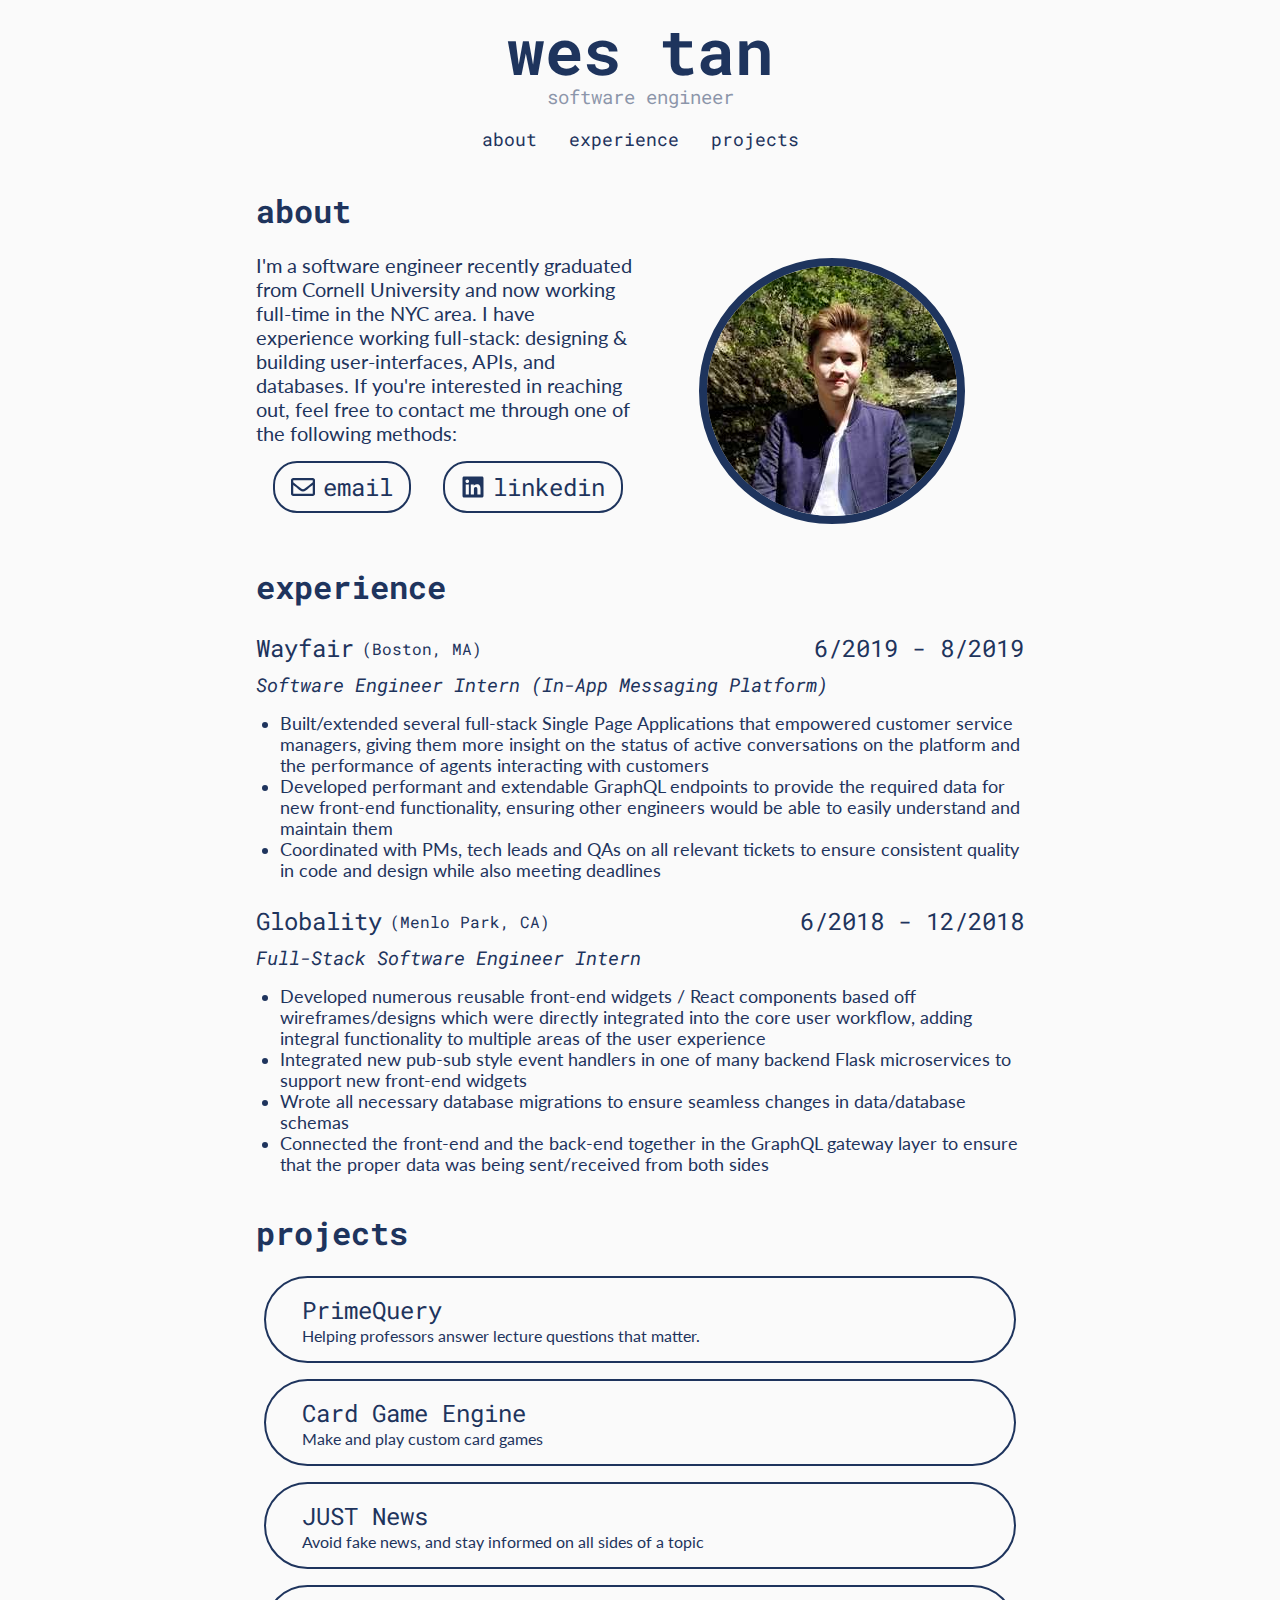
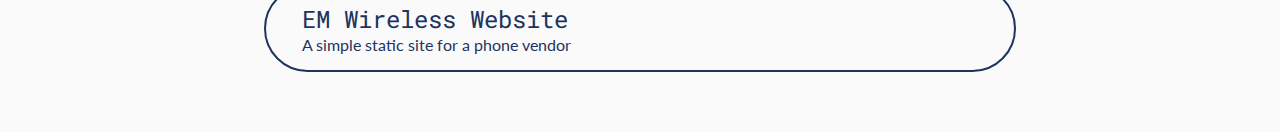
==== commit a58ae254: "Updates" ====
--- a/index.html
+++ b/index.html
@@ -1,4 +1,4 @@
-<!DOCTYPE html><html lang="en"><head><meta charSet="utf-8"/><meta http-equiv="x-ua-compatible" content="ie=edge"/><meta name="viewport" content="width=device-width, initial-scale=1, shrink-to-fit=no"/><style data-href="/styles.af110523479e00b33f6b.css">@import url(https://fonts.googleapis.com/css2?family=Lato&family=Roboto+Mono:wght@400;700&display=swap);.linkButton{border:1px solid #1e345d}.sectionWrapper{width:100%;margin-bottom:36px}.row{margin:0;padding:0;display:flex;justify-content:space-between}@media (max-width:599px){.row{flex-direction:column-reverse}}.column{flex:1 1;max-width:100%;display:flex;flex-direction:column;justify-content:center;align-items:center}@media (max-width:599px){.column{margin:16px 0}}.global--linkButton--3da58{border:1px solid #1e345d}.global--sectionWrapper--dHL3y{width:100%;margin-bottom:36px}.global--row--3wxMd{margin:0;padding:0;display:flex;justify-content:space-between}@media (max-width:599px){.global--row--3wxMd{flex-direction:column-reverse}}.global--column--3CId3{flex:1 1;max-width:100%;display:flex;flex-direction:column;justify-content:center;align-items:center}@media (max-width:599px){.global--column--3CId3{margin:16px 0}}.header-module--header--L1ZnK{color:#1e345d;font-family:Roboto Mono,monospace;display:flex;flex-direction:column;text-align:center;margin-bottom:36px;width:100%}.header-module--headerTitle--1A0Ew{color:inherit;text-decoration:none;font-size:3rem;margin:8px 0;padding:0}.header-module--subText--il8wB{opacity:.5;font-weight:400;margin-top:-16px}@media (min-width:600px) and (max-width:959px){.header-module--headerTitle--1A0Ew{font-size:4rem}}@media (min-width:960px){.header-module--headerTitle--1A0Ew{font-size:4rem}}.header-module--navItem--ckRoL{list-style:none;margin:0 16px;border-bottom:2px solid #fafafa;transition:border-color .25s ease}.header-module--navItem--ckRoL:hover{border-bottom:2px solid #1e345d}.header-module--headerLink--2peJ0{color:inherit;text-decoration:none;margin:0}.header-module--navList--bd8TW{margin:0;padding:0;display:flex;flex-direction:row;align-items:center;justify-content:center}@media (max-width:374px){.header-module--navList--bd8TW{flex-direction:column}}html{background-color:#fafafa;color:#1e345d;font-family:Lato,sans-serif;font-size:100%;box-sizing:border-box}body{margin:0 auto;max-width:768px;padding:0 24px 24px}h1,h2,h3{font-family:Roboto Mono,monospace}@media (max-width:599px){h1,h2,h3{text-align:center}}h2,h3{font-weight:400}.about-module--bodyText--1b0so{font-size:1.25rem;margin-top:0}.about-module--contactList--1P0Aa{display:flex;flex-direction:global--row--3wxMd;justify-content:center;padding:0;width:100%}.about-module--contactListItem--35NKf{list-style:none;margin:0 16px}.about-module--contactLink--2g5dD{text-decoration:none;color:#1e345d;font-family:Roboto Mono,monospace;border:2px solid #1e345d;padding:8px 16px;font-size:1.5rem;transition:all .25s ease;border-radius:1.5rem;display:flex;align-items:center;justify-content:center}.about-module--contactLink--2g5dD:active,.about-module--contactLink--2g5dD:focus,.about-module--contactLink--2g5dD:hover{color:#fafafa;background:#1e345d}.about-module--contactLinkIcon--Q9Yjx{margin-right:8px}.about-module--profileImage--2FiAP{border-radius:50%;max-height:250px;border:8px solid #1e345d;max-width:250px;height:100%;width:100%}@media (max-width:599px){.about-module--contactList--1P0Aa{margin:0;display:block}.about-module--contactListItem--35NKf{margin:16px 0}}.experience-card-module--cardWrapper--3xbnn{margin:24px 0}.experience-card-module--cardHeader--2Q_oQ{display:flex;justify-content:space-between;align-items:center;margin:0}.experience-card-module--cardHeader--2Q_oQ>*{margin:0}.experience-card-module--title--20Hw_{margin:0;display:flex;align-items:center}.experience-card-module--location--2GCaU{font-size:1rem;margin-left:8px}.experience-card-module--role--2LfV1{margin:8px 0;font-style:italic}.experience-card-module--content--3XGEN>p{display:none}.experience-card-module--content--3XGEN>ul{padding-left:24px}@media (max-width:599px){.experience-card-module--cardHeader--2Q_oQ{display:block}.experience-card-module--cardHeader--2Q_oQ>*{margin:8px}.experience-card-module--title--20Hw_{display:block}.experience-card-module--location--2GCaU{margin:0;display:block}.experience-card-module--startEndDate--321XG{font-size:1.25rem}.experience-card-module--role--2LfV1{font-size:1.1rem}}.project-card-module--cardWrapper--2VxBU{border:2px solid #1e345d;border-radius:4rem;margin:16px 8px;transition:all .25s ease;text-decoration:none;color:#1e345d;display:flex}.project-card-module--cardWrapper--2VxBU>*{margin:0;padding:0}.project-card-module--cardLink--3Hyid{text-decoration:none;color:inherit;padding:16px 36px;margin:0;width:100%;height:100%}.project-card-module--cardLink--3Hyid>*{margin:0;padding:0}.project-card-module--cardWrapper--2VxBU:active,.project-card-module--cardWrapper--2VxBU:focus,.project-card-module--cardWrapper--2VxBU:hover{color:#fafafa;background:#1e345d}@media (max-width:599px){.project-card-module--cardWrapper--2VxBU{text-align:center}}.project-tempalte-module--projectHeader--9DHph{display:flex;align-items:center;justify-content:space-between}.project-tempalte-module--content--2YAvj>p,li{font-size:1.1rem}.project-tempalte-module--content--2YAvj>ul{padding-left:24px}.project-tempalte-module--projectLink--L82qj{text-decoration:none;transition:opacity .25s ease;margin-left:24px;display:flex;align-items:center;margin-top:2px;color:#1e345d;justify-content:center}.project-tempalte-module--projectLink--L82qj:active,.project-tempalte-module--projectLink--L82qj:hover,projectLink:focus{opacity:.5}@media (max-width:599px){.project-tempalte-module--projectHeader--9DHph{display:block}.project-tempalte-module--projectLink--L82qj{margin:16px}}</style><meta name="generator" content="Gatsby 2.21.37"/><title data-react-helmet="true">Wes Tan&#x27;s Portfolio</title><meta data-react-helmet="true" name="description" content="Wes Tan&#x27;s portfolio"/><meta data-react-helmet="true" property="og:title" content="Wes Tan&#x27;s Portfolio"/><meta data-react-helmet="true" property="og:description" content="Wes Tan&#x27;s portfolio"/><meta data-react-helmet="true" property="og:type" content="website"/><meta data-react-helmet="true" name="twitter:card" content="summary"/><meta data-react-helmet="true" name="twitter:creator" content="@WesleyT4N"/><meta data-react-helmet="true" name="twitter:title" content="Wes Tan&#x27;s Portfolio"/><meta data-react-helmet="true" name="twitter:description" content="Wes Tan&#x27;s portfolio"/><link rel="icon" href="/favicon-32x32.png?v=d2a0f7f4ab3b35fc625594f5d5d590ca"/><link rel="manifest" href="/manifest.webmanifest"/><meta name="theme-color" content="#1e345d"/><link rel="apple-touch-icon" sizes="48x48" href="/icons/icon-48x48.png?v=d2a0f7f4ab3b35fc625594f5d5d590ca"/><link rel="apple-touch-icon" sizes="72x72" href="/icons/icon-72x72.png?v=d2a0f7f4ab3b35fc625594f5d5d590ca"/><link rel="apple-touch-icon" sizes="96x96" href="/icons/icon-96x96.png?v=d2a0f7f4ab3b35fc625594f5d5d590ca"/><link rel="apple-touch-icon" sizes="144x144" href="/icons/icon-144x144.png?v=d2a0f7f4ab3b35fc625594f5d5d590ca"/><link rel="apple-touch-icon" sizes="192x192" href="/icons/icon-192x192.png?v=d2a0f7f4ab3b35fc625594f5d5d590ca"/><link rel="apple-touch-icon" sizes="256x256" href="/icons/icon-256x256.png?v=d2a0f7f4ab3b35fc625594f5d5d590ca"/><link rel="apple-touch-icon" sizes="384x384" href="/icons/icon-384x384.png?v=d2a0f7f4ab3b35fc625594f5d5d590ca"/><link rel="apple-touch-icon" sizes="512x512" href="/icons/icon-512x512.png?v=d2a0f7f4ab3b35fc625594f5d5d590ca"/><link as="script" rel="preload" href="/webpack-runtime-d8e7375905f70daad73b.js"/><link as="script" rel="preload" href="/framework-75da9754c2a76bbaf08a.js"/><link as="script" rel="preload" href="/app-61c60b750426edc3bd86.js"/><link as="script" rel="preload" href="/styles-9b6f388623a2ec93d35f.js"/><link as="script" rel="preload" href="/1bfc9850-ddc92b84b88db0f1b165.js"/><link as="script" rel="preload" href="/commons-91ca4921986f657b4515.js"/><link as="script" rel="preload" href="/component---src-pages-index-js-39d556e3ba577c197cfe.js"/><link as="fetch" rel="preload" href="/page-data/index/page-data.json" crossorigin="anonymous"/><link as="fetch" rel="preload" href="/page-data/app-data.json" crossorigin="anonymous"/></head><body><div id="___gatsby"><div style="outline:none" tabindex="-1" id="gatsby-focus-wrapper"><header class="header-module--header--L1ZnK"><h1 class="header-module--headerTitle--1A0Ew"><a aria-current="page" class="header-module--headerLink--2peJ0" href="/">wes tan</a></h1><h3 class="header-module--subText--il8wB">software engineer</h3><nav><ul class="header-module--navList--bd8TW"><li class="header-module--navItem--ckRoL"><a class="header-module--headerLink--2peJ0" href="/#about">about</a></li><li class="header-module--navItem--ckRoL"><a class="header-module--headerLink--2peJ0" href="/#experience">experience</a></li><li class="header-module--navItem--ckRoL"><a class="header-module--headerLink--2peJ0" href="/#projects">projects</a></li></ul></nav></header><div><main><div id="about" class="global--sectionWrapper--dHL3y"><h1>about</h1><div class="global--row--3wxMd"><div class="global--column--3CId3"><p class="about-module--bodyText--1b0so">I&#x27;m a software engineer recently graduated from Cornell University and now working full-time in the NYC area. I have experience working full-stack: designing &amp; building user-interfaces, APIs, and databases. If you&#x27;re interested in reaching out, feel free to contact me through one of the following methods:</p><ul class="about-module--contactList--1P0Aa"><li class="about-module--contactListItem--35NKf"><a href="mailto:wt237@cornell.edu" class="about-module--contactLink--2g5dD"><svg stroke="currentColor" fill="currentColor" stroke-width="0" viewBox="0 0 512 512" class="about-module--contactLinkIcon--Q9Yjx" height="1em" width="1em" xmlns="http://www.w3.org/2000/svg"><path d="M464 64H48C21.49 64 0 85.49 0 112v288c0 26.51 21.49 48 48 48h416c26.51 0 48-21.49 48-48V112c0-26.51-21.49-48-48-48zm0 48v40.805c-22.422 18.259-58.168 46.651-134.587 106.49-16.841 13.247-50.201 45.072-73.413 44.701-23.208.375-56.579-31.459-73.413-44.701C106.18 199.465 70.425 171.067 48 152.805V112h416zM48 400V214.398c22.914 18.251 55.409 43.862 104.938 82.646 21.857 17.205 60.134 55.186 103.062 54.955 42.717.231 80.509-37.199 103.053-54.947 49.528-38.783 82.032-64.401 104.947-82.653V400H48z"></path></svg>email</a></li><li class="about-module--contactListItem--35NKf"><a href="https://www.linkedin.com/in/wes-tan/" class="about-module--contactLink--2g5dD"><svg stroke="currentColor" fill="currentColor" stroke-width="0" viewBox="0 0 448 512" class="about-module--contactLinkIcon--Q9Yjx" height="1em" width="1em" xmlns="http://www.w3.org/2000/svg"><path d="M416 32H31.9C14.3 32 0 46.5 0 64.3v383.4C0 465.5 14.3 480 31.9 480H416c17.6 0 32-14.5 32-32.3V64.3c0-17.8-14.4-32.3-32-32.3zM135.4 416H69V202.2h66.5V416zm-33.2-243c-21.3 0-38.5-17.3-38.5-38.5S80.9 96 102.2 96c21.2 0 38.5 17.3 38.5 38.5 0 21.3-17.2 38.5-38.5 38.5zm282.1 243h-66.4V312c0-24.8-.5-56.7-34.5-56.7-34.6 0-39.9 27-39.9 54.9V416h-66.4V202.2h63.7v29.2h.9c8.9-16.8 30.6-34.5 62.9-34.5 67.2 0 79.7 44.3 79.7 101.9V416z"></path></svg>linkedin</a></li></ul></div><div class="global--column--3CId3"><div class="about-module--profileImage--2FiAP gatsby-image-wrapper" style="position:relative;overflow:hidden"><div aria-hidden="true" style="width:100%;padding-bottom:100%"></div><img aria-hidden="true" src="[data-uri]" alt="A Picture of Wes" style="position:absolute;top:0;left:0;width:100%;height:100%;object-fit:cover;object-position:center;opacity:1;transition-delay:500ms"/><noscript><picture><source srcset="/static/42859fb4b5bf7dd5d73c4555478ced97/e7079/profile.jpg 63w,
+<!DOCTYPE html><html lang="en"><head><meta charSet="utf-8"/><meta http-equiv="x-ua-compatible" content="ie=edge"/><meta name="viewport" content="width=device-width, initial-scale=1, shrink-to-fit=no"/><style data-href="/styles.6359e9000714dd49b739.css">@import url(https://fonts.googleapis.com/css2?family=Lato&family=Roboto+Mono:wght@400;700&display=swap);.linkButton{border:1px solid #1e345d}.sectionWrapper{width:100%;margin-bottom:36px}.row{margin:0;padding:0;display:flex;justify-content:space-between}@media (max-width:599px){.row{flex-direction:column-reverse}}.column{flex:1 1;max-width:100%;display:flex;flex-direction:column;justify-content:center;align-items:center;margin:0}@media (max-width:599px){.column{margin:16px 0}}.global--linkButton--3da58{border:1px solid #1e345d}.global--sectionWrapper--dHL3y{width:100%;margin-bottom:36px}.global--row--3wxMd{margin:0;padding:0;display:flex;justify-content:space-between}@media (max-width:599px){.global--row--3wxMd{flex-direction:column-reverse}}.global--column--3CId3{flex:1 1;max-width:100%;display:flex;flex-direction:column;justify-content:center;align-items:center;margin:0}@media (max-width:599px){.global--column--3CId3{margin:16px 0}}.header-module--header--L1ZnK{color:#1e345d;font-family:Roboto Mono,monospace;display:flex;flex-direction:column;text-align:center;margin-bottom:36px;width:100%}.header-module--headerTitle--1A0Ew{color:inherit;text-decoration:none;font-size:3rem;margin:8px 0;padding:0}.header-module--subText--il8wB{opacity:.5;font-weight:400;margin-top:-16px}@media (min-width:600px) and (max-width:959px){.header-module--headerTitle--1A0Ew{font-size:4rem}}@media (min-width:960px){.header-module--headerTitle--1A0Ew{font-size:4rem}}.header-module--navItem--ckRoL{list-style:none;margin:0 16px;border-bottom:2px solid #fafafa;transition:border-color .25s ease}.header-module--navItem--ckRoL:hover{border-bottom:2px solid #1e345d}.header-module--headerLink--2peJ0{color:inherit;text-decoration:none;margin:0}.header-module--navList--bd8TW{margin:0;padding:0;display:flex;flex-direction:row;align-items:center;justify-content:center}@media (max-width:374px){.header-module--navList--bd8TW{flex-direction:column}}html{background-color:#fafafa;color:#1e345d;font-family:Lato,sans-serif;font-size:100%;box-sizing:border-box}body{margin:0 auto;max-width:768px;padding:0 24px 24px}h1,h2,h3{font-family:Roboto Mono,monospace}@media (max-width:599px){h1,h2,h3{text-align:center}}h2,h3{font-weight:400}.about-module--bodyText--1b0so{font-size:1.25rem;margin:0 8px 0 0}.about-module--contactList--1P0Aa{display:flex;flex-direction:global--row--3wxMd;justify-content:center;padding:0;width:100%}.about-module--contactListItem--35NKf{list-style:none;margin:0 16px}.about-module--contactLink--2g5dD{text-decoration:none;color:#1e345d;font-family:Roboto Mono,monospace;border:2px solid #1e345d;padding:8px 16px;font-size:1.5rem;transition:all .25s ease;border-radius:1.5rem;display:flex;align-items:center;justify-content:center}.about-module--contactLink--2g5dD:active,.about-module--contactLink--2g5dD:focus,.about-module--contactLink--2g5dD:hover{color:#fafafa;background:#1e345d}.about-module--contactLinkIcon--Q9Yjx{margin-right:8px}.about-module--profileImage--2FiAP{border-radius:50%;max-height:250px;border:8px solid #1e345d;max-width:250px;height:100%;width:100%}@media (max-width:599px){.about-module--contactList--1P0Aa{margin:0;display:block}.about-module--contactListItem--35NKf{margin:16px 0 0}.about-module--bodyText--1b0so{margin-right:0}}.experience-card-module--cardWrapper--3xbnn{margin:24px 0}.experience-card-module--cardHeader--2Q_oQ{display:flex;justify-content:space-between;align-items:center;margin:0}.experience-card-module--cardHeader--2Q_oQ>*{margin:0}.experience-card-module--title--20Hw_{margin:0;display:flex;align-items:center}.experience-card-module--location--2GCaU{font-size:1rem;margin-left:8px}.experience-card-module--role--2LfV1{margin:8px 0;font-style:italic}.experience-card-module--content--3XGEN>p{display:none}.experience-card-module--content--3XGEN>ul{padding-left:24px}@media (max-width:599px){.experience-card-module--cardHeader--2Q_oQ{display:block}.experience-card-module--cardHeader--2Q_oQ>*{margin:8px}.experience-card-module--title--20Hw_{display:block}.experience-card-module--location--2GCaU{margin:0;display:block}.experience-card-module--startEndDate--321XG{font-size:1.25rem}.experience-card-module--role--2LfV1{font-size:1.1rem}}.project-card-module--cardWrapper--2VxBU{border:2px solid #1e345d;border-radius:4rem;margin:16px 8px;transition:all .25s ease;text-decoration:none;color:#1e345d;display:flex}.project-card-module--cardWrapper--2VxBU>*{margin:0;padding:0}.project-card-module--cardLink--3Hyid{text-decoration:none;color:inherit;padding:16px 36px;margin:0;width:100%;height:100%}.project-card-module--cardLink--3Hyid>*{margin:0;padding:0}.project-card-module--cardWrapper--2VxBU:active,.project-card-module--cardWrapper--2VxBU:focus,.project-card-module--cardWrapper--2VxBU:hover{color:#fafafa;background:#1e345d}@media (max-width:599px){.project-card-module--cardWrapper--2VxBU{text-align:center}}.project-tempalte-module--projectHeader--9DHph{display:flex;align-items:center;justify-content:space-between}.project-tempalte-module--content--2YAvj>p,li{font-size:1.1rem}.project-tempalte-module--content--2YAvj>ul{padding-left:24px}.project-tempalte-module--projectLink--L82qj{text-decoration:none;transition:opacity .25s ease;margin-left:24px;display:flex;align-items:center;margin-top:2px;color:#1e345d;justify-content:center}.project-tempalte-module--projectLink--L82qj:active,.project-tempalte-module--projectLink--L82qj:hover,projectLink:focus{opacity:.5}@media (max-width:599px){.project-tempalte-module--projectHeader--9DHph{display:block}.project-tempalte-module--projectLink--L82qj{margin:16px}}</style><meta name="generator" content="Gatsby 2.21.37"/><title data-react-helmet="true">Wes Tan&#x27;s Portfolio</title><meta data-react-helmet="true" name="description" content="Wes Tan&#x27;s portfolio"/><meta data-react-helmet="true" property="og:title" content="Wes Tan&#x27;s Portfolio"/><meta data-react-helmet="true" property="og:description" content="Wes Tan&#x27;s portfolio"/><meta data-react-helmet="true" property="og:type" content="website"/><meta data-react-helmet="true" name="twitter:card" content="summary"/><meta data-react-helmet="true" name="twitter:creator" content="@WesleyT4N"/><meta data-react-helmet="true" name="twitter:title" content="Wes Tan&#x27;s Portfolio"/><meta data-react-helmet="true" name="twitter:description" content="Wes Tan&#x27;s portfolio"/><link rel="icon" href="/favicon-32x32.png?v=d2a0f7f4ab3b35fc625594f5d5d590ca"/><link rel="manifest" href="/manifest.webmanifest"/><meta name="theme-color" content="#1e345d"/><link rel="apple-touch-icon" sizes="48x48" href="/icons/icon-48x48.png?v=d2a0f7f4ab3b35fc625594f5d5d590ca"/><link rel="apple-touch-icon" sizes="72x72" href="/icons/icon-72x72.png?v=d2a0f7f4ab3b35fc625594f5d5d590ca"/><link rel="apple-touch-icon" sizes="96x96" href="/icons/icon-96x96.png?v=d2a0f7f4ab3b35fc625594f5d5d590ca"/><link rel="apple-touch-icon" sizes="144x144" href="/icons/icon-144x144.png?v=d2a0f7f4ab3b35fc625594f5d5d590ca"/><link rel="apple-touch-icon" sizes="192x192" href="/icons/icon-192x192.png?v=d2a0f7f4ab3b35fc625594f5d5d590ca"/><link rel="apple-touch-icon" sizes="256x256" href="/icons/icon-256x256.png?v=d2a0f7f4ab3b35fc625594f5d5d590ca"/><link rel="apple-touch-icon" sizes="384x384" href="/icons/icon-384x384.png?v=d2a0f7f4ab3b35fc625594f5d5d590ca"/><link rel="apple-touch-icon" sizes="512x512" href="/icons/icon-512x512.png?v=d2a0f7f4ab3b35fc625594f5d5d590ca"/><link as="script" rel="preload" href="/webpack-runtime-d8e7375905f70daad73b.js"/><link as="script" rel="preload" href="/framework-75da9754c2a76bbaf08a.js"/><link as="script" rel="preload" href="/app-61c60b750426edc3bd86.js"/><link as="script" rel="preload" href="/styles-9b6f388623a2ec93d35f.js"/><link as="script" rel="preload" href="/1bfc9850-ddc92b84b88db0f1b165.js"/><link as="script" rel="preload" href="/commons-91ca4921986f657b4515.js"/><link as="script" rel="preload" href="/component---src-pages-index-js-39d556e3ba577c197cfe.js"/><link as="fetch" rel="preload" href="/page-data/index/page-data.json" crossorigin="anonymous"/><link as="fetch" rel="preload" href="/page-data/app-data.json" crossorigin="anonymous"/></head><body><div id="___gatsby"><div style="outline:none" tabindex="-1" id="gatsby-focus-wrapper"><header class="header-module--header--L1ZnK"><h1 class="header-module--headerTitle--1A0Ew"><a aria-current="page" class="header-module--headerLink--2peJ0" href="/">wes tan</a></h1><h3 class="header-module--subText--il8wB">software engineer</h3><nav><ul class="header-module--navList--bd8TW"><li class="header-module--navItem--ckRoL"><a class="header-module--headerLink--2peJ0" href="/#about">about</a></li><li class="header-module--navItem--ckRoL"><a class="header-module--headerLink--2peJ0" href="/#experience">experience</a></li><li class="header-module--navItem--ckRoL"><a class="header-module--headerLink--2peJ0" href="/#projects">projects</a></li></ul></nav></header><div><main><div id="about" class="global--sectionWrapper--dHL3y"><h1>about</h1><div class="global--row--3wxMd"><div class="global--column--3CId3"><p class="about-module--bodyText--1b0so">I&#x27;m a software engineer recently graduated from Cornell University and now working full-time in the NYC area. I have experience working full-stack: designing &amp; building user-interfaces, APIs, and databases. If you&#x27;re interested in reaching out, feel free to contact me through one of the following methods:</p><ul class="about-module--contactList--1P0Aa"><li class="about-module--contactListItem--35NKf"><a href="mailto:wt237@cornell.edu" class="about-module--contactLink--2g5dD"><svg stroke="currentColor" fill="currentColor" stroke-width="0" viewBox="0 0 512 512" class="about-module--contactLinkIcon--Q9Yjx" height="1em" width="1em" xmlns="http://www.w3.org/2000/svg"><path d="M464 64H48C21.49 64 0 85.49 0 112v288c0 26.51 21.49 48 48 48h416c26.51 0 48-21.49 48-48V112c0-26.51-21.49-48-48-48zm0 48v40.805c-22.422 18.259-58.168 46.651-134.587 106.49-16.841 13.247-50.201 45.072-73.413 44.701-23.208.375-56.579-31.459-73.413-44.701C106.18 199.465 70.425 171.067 48 152.805V112h416zM48 400V214.398c22.914 18.251 55.409 43.862 104.938 82.646 21.857 17.205 60.134 55.186 103.062 54.955 42.717.231 80.509-37.199 103.053-54.947 49.528-38.783 82.032-64.401 104.947-82.653V400H48z"></path></svg>email</a></li><li class="about-module--contactListItem--35NKf"><a href="https://www.linkedin.com/in/wes-tan/" class="about-module--contactLink--2g5dD"><svg stroke="currentColor" fill="currentColor" stroke-width="0" viewBox="0 0 448 512" class="about-module--contactLinkIcon--Q9Yjx" height="1em" width="1em" xmlns="http://www.w3.org/2000/svg"><path d="M416 32H31.9C14.3 32 0 46.5 0 64.3v383.4C0 465.5 14.3 480 31.9 480H416c17.6 0 32-14.5 32-32.3V64.3c0-17.8-14.4-32.3-32-32.3zM135.4 416H69V202.2h66.5V416zm-33.2-243c-21.3 0-38.5-17.3-38.5-38.5S80.9 96 102.2 96c21.2 0 38.5 17.3 38.5 38.5 0 21.3-17.2 38.5-38.5 38.5zm282.1 243h-66.4V312c0-24.8-.5-56.7-34.5-56.7-34.6 0-39.9 27-39.9 54.9V416h-66.4V202.2h63.7v29.2h.9c8.9-16.8 30.6-34.5 62.9-34.5 67.2 0 79.7 44.3 79.7 101.9V416z"></path></svg>linkedin</a></li></ul></div><div class="global--column--3CId3"><div class="about-module--profileImage--2FiAP gatsby-image-wrapper" style="position:relative;overflow:hidden"><div aria-hidden="true" style="width:100%;padding-bottom:100%"></div><img aria-hidden="true" src="[data-uri]" alt="A Picture of Wes" style="position:absolute;top:0;left:0;width:100%;height:100%;object-fit:cover;object-position:center;opacity:1;transition-delay:500ms"/><noscript><picture><source srcset="/static/42859fb4b5bf7dd5d73c4555478ced97/e7079/profile.jpg 63w,
 /static/42859fb4b5bf7dd5d73c4555478ced97/1ada3/profile.jpg 125w,
 /static/42859fb4b5bf7dd5d73c4555478ced97/8f7df/profile.jpg 250w,
 /static/42859fb4b5bf7dd5d73c4555478ced97/01f8d/profile.jpg 375w,
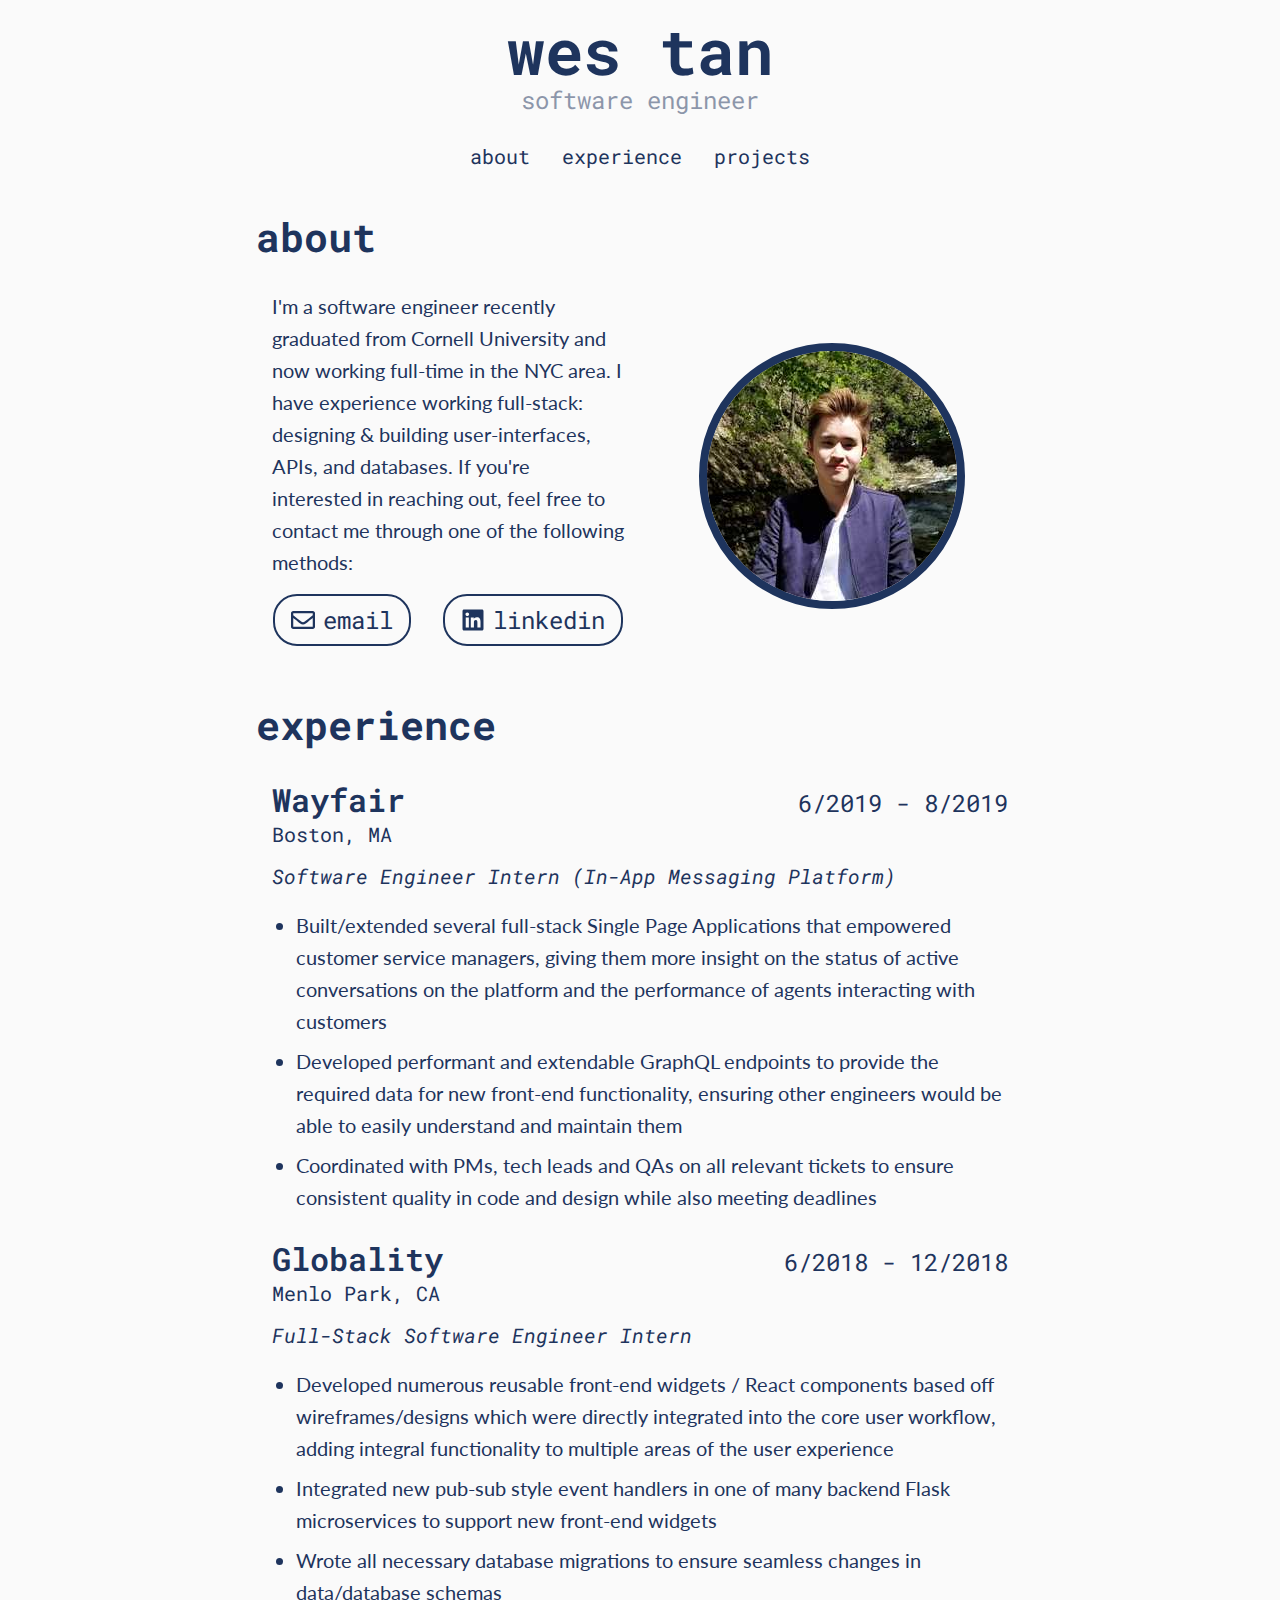
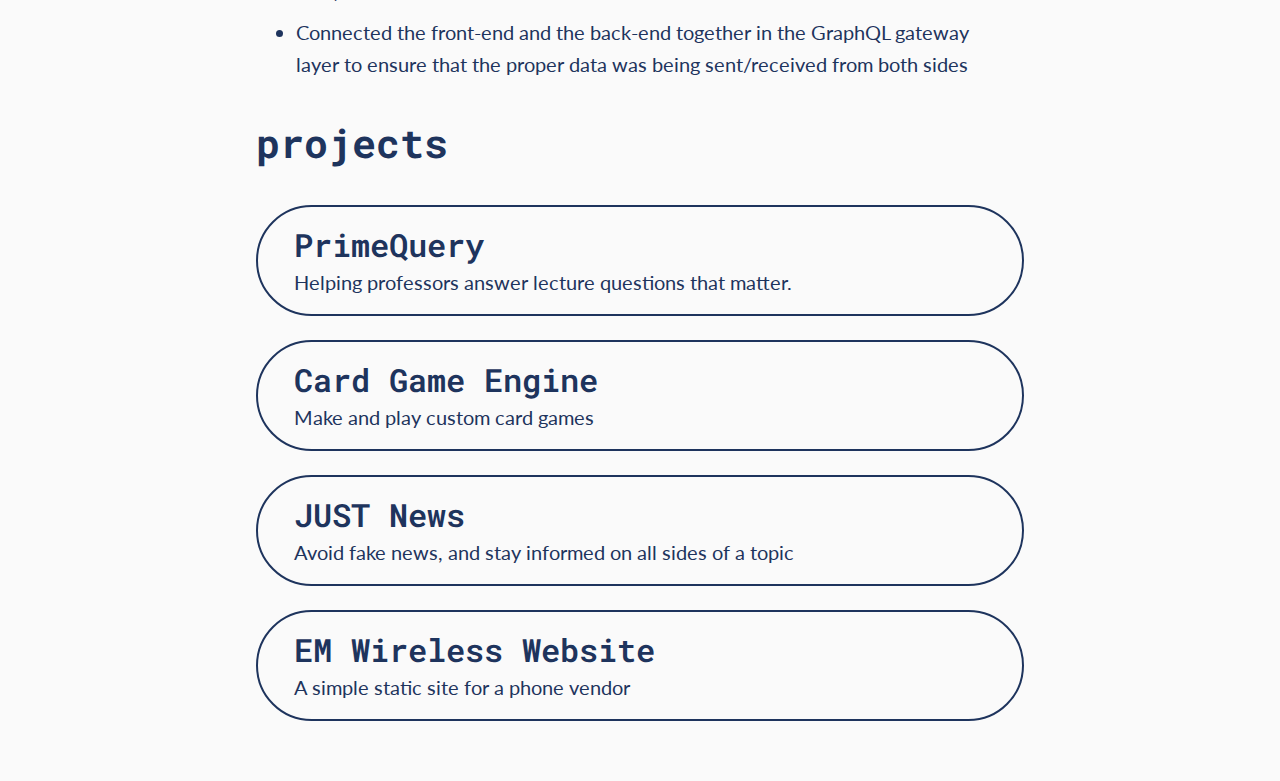
==== commit c83bb94a: "Updates" ====
--- a/index.html
+++ b/index.html
@@ -1,4 +1,4 @@
-<!DOCTYPE html><html lang="en"><head><meta charSet="utf-8"/><meta http-equiv="x-ua-compatible" content="ie=edge"/><meta name="viewport" content="width=device-width, initial-scale=1, shrink-to-fit=no"/><style data-href="/styles.6359e9000714dd49b739.css">@import url(https://fonts.googleapis.com/css2?family=Lato&family=Roboto+Mono:wght@400;700&display=swap);.linkButton{border:1px solid #1e345d}.sectionWrapper{width:100%;margin-bottom:36px}.row{margin:0;padding:0;display:flex;justify-content:space-between}@media (max-width:599px){.row{flex-direction:column-reverse}}.column{flex:1 1;max-width:100%;display:flex;flex-direction:column;justify-content:center;align-items:center;margin:0}@media (max-width:599px){.column{margin:16px 0}}.global--linkButton--3da58{border:1px solid #1e345d}.global--sectionWrapper--dHL3y{width:100%;margin-bottom:36px}.global--row--3wxMd{margin:0;padding:0;display:flex;justify-content:space-between}@media (max-width:599px){.global--row--3wxMd{flex-direction:column-reverse}}.global--column--3CId3{flex:1 1;max-width:100%;display:flex;flex-direction:column;justify-content:center;align-items:center;margin:0}@media (max-width:599px){.global--column--3CId3{margin:16px 0}}.header-module--header--L1ZnK{color:#1e345d;font-family:Roboto Mono,monospace;display:flex;flex-direction:column;text-align:center;margin-bottom:36px;width:100%}.header-module--headerTitle--1A0Ew{color:inherit;text-decoration:none;font-size:3rem;margin:8px 0;padding:0}.header-module--subText--il8wB{opacity:.5;font-weight:400;margin-top:-16px}@media (min-width:600px) and (max-width:959px){.header-module--headerTitle--1A0Ew{font-size:4rem}}@media (min-width:960px){.header-module--headerTitle--1A0Ew{font-size:4rem}}.header-module--navItem--ckRoL{list-style:none;margin:0 16px;border-bottom:2px solid #fafafa;transition:border-color .25s ease}.header-module--navItem--ckRoL:hover{border-bottom:2px solid #1e345d}.header-module--headerLink--2peJ0{color:inherit;text-decoration:none;margin:0}.header-module--navList--bd8TW{margin:0;padding:0;display:flex;flex-direction:row;align-items:center;justify-content:center}@media (max-width:374px){.header-module--navList--bd8TW{flex-direction:column}}html{background-color:#fafafa;color:#1e345d;font-family:Lato,sans-serif;font-size:100%;box-sizing:border-box}body{margin:0 auto;max-width:768px;padding:0 24px 24px}h1,h2,h3{font-family:Roboto Mono,monospace}@media (max-width:599px){h1,h2,h3{text-align:center}}h2,h3{font-weight:400}.about-module--bodyText--1b0so{font-size:1.25rem;margin:0 8px 0 0}.about-module--contactList--1P0Aa{display:flex;flex-direction:global--row--3wxMd;justify-content:center;padding:0;width:100%}.about-module--contactListItem--35NKf{list-style:none;margin:0 16px}.about-module--contactLink--2g5dD{text-decoration:none;color:#1e345d;font-family:Roboto Mono,monospace;border:2px solid #1e345d;padding:8px 16px;font-size:1.5rem;transition:all .25s ease;border-radius:1.5rem;display:flex;align-items:center;justify-content:center}.about-module--contactLink--2g5dD:active,.about-module--contactLink--2g5dD:focus,.about-module--contactLink--2g5dD:hover{color:#fafafa;background:#1e345d}.about-module--contactLinkIcon--Q9Yjx{margin-right:8px}.about-module--profileImage--2FiAP{border-radius:50%;max-height:250px;border:8px solid #1e345d;max-width:250px;height:100%;width:100%}@media (max-width:599px){.about-module--contactList--1P0Aa{margin:0;display:block}.about-module--contactListItem--35NKf{margin:16px 0 0}.about-module--bodyText--1b0so{margin-right:0}}.experience-card-module--cardWrapper--3xbnn{margin:24px 0}.experience-card-module--cardHeader--2Q_oQ{display:flex;justify-content:space-between;align-items:center;margin:0}.experience-card-module--cardHeader--2Q_oQ>*{margin:0}.experience-card-module--title--20Hw_{margin:0;display:flex;align-items:center}.experience-card-module--location--2GCaU{font-size:1rem;margin-left:8px}.experience-card-module--role--2LfV1{margin:8px 0;font-style:italic}.experience-card-module--content--3XGEN>p{display:none}.experience-card-module--content--3XGEN>ul{padding-left:24px}@media (max-width:599px){.experience-card-module--cardHeader--2Q_oQ{display:block}.experience-card-module--cardHeader--2Q_oQ>*{margin:8px}.experience-card-module--title--20Hw_{display:block}.experience-card-module--location--2GCaU{margin:0;display:block}.experience-card-module--startEndDate--321XG{font-size:1.25rem}.experience-card-module--role--2LfV1{font-size:1.1rem}}.project-card-module--cardWrapper--2VxBU{border:2px solid #1e345d;border-radius:4rem;margin:16px 8px;transition:all .25s ease;text-decoration:none;color:#1e345d;display:flex}.project-card-module--cardWrapper--2VxBU>*{margin:0;padding:0}.project-card-module--cardLink--3Hyid{text-decoration:none;color:inherit;padding:16px 36px;margin:0;width:100%;height:100%}.project-card-module--cardLink--3Hyid>*{margin:0;padding:0}.project-card-module--cardWrapper--2VxBU:active,.project-card-module--cardWrapper--2VxBU:focus,.project-card-module--cardWrapper--2VxBU:hover{color:#fafafa;background:#1e345d}@media (max-width:599px){.project-card-module--cardWrapper--2VxBU{text-align:center}}.project-tempalte-module--projectHeader--9DHph{display:flex;align-items:center;justify-content:space-between}.project-tempalte-module--content--2YAvj>p,li{font-size:1.1rem}.project-tempalte-module--content--2YAvj>ul{padding-left:24px}.project-tempalte-module--projectLink--L82qj{text-decoration:none;transition:opacity .25s ease;margin-left:24px;display:flex;align-items:center;margin-top:2px;color:#1e345d;justify-content:center}.project-tempalte-module--projectLink--L82qj:active,.project-tempalte-module--projectLink--L82qj:hover,projectLink:focus{opacity:.5}@media (max-width:599px){.project-tempalte-module--projectHeader--9DHph{display:block}.project-tempalte-module--projectLink--L82qj{margin:16px}}</style><meta name="generator" content="Gatsby 2.21.37"/><title data-react-helmet="true">Wes Tan&#x27;s Portfolio</title><meta data-react-helmet="true" name="description" content="Wes Tan&#x27;s portfolio"/><meta data-react-helmet="true" property="og:title" content="Wes Tan&#x27;s Portfolio"/><meta data-react-helmet="true" property="og:description" content="Wes Tan&#x27;s portfolio"/><meta data-react-helmet="true" property="og:type" content="website"/><meta data-react-helmet="true" name="twitter:card" content="summary"/><meta data-react-helmet="true" name="twitter:creator" content="@WesleyT4N"/><meta data-react-helmet="true" name="twitter:title" content="Wes Tan&#x27;s Portfolio"/><meta data-react-helmet="true" name="twitter:description" content="Wes Tan&#x27;s portfolio"/><link rel="icon" href="/favicon-32x32.png?v=d2a0f7f4ab3b35fc625594f5d5d590ca"/><link rel="manifest" href="/manifest.webmanifest"/><meta name="theme-color" content="#1e345d"/><link rel="apple-touch-icon" sizes="48x48" href="/icons/icon-48x48.png?v=d2a0f7f4ab3b35fc625594f5d5d590ca"/><link rel="apple-touch-icon" sizes="72x72" href="/icons/icon-72x72.png?v=d2a0f7f4ab3b35fc625594f5d5d590ca"/><link rel="apple-touch-icon" sizes="96x96" href="/icons/icon-96x96.png?v=d2a0f7f4ab3b35fc625594f5d5d590ca"/><link rel="apple-touch-icon" sizes="144x144" href="/icons/icon-144x144.png?v=d2a0f7f4ab3b35fc625594f5d5d590ca"/><link rel="apple-touch-icon" sizes="192x192" href="/icons/icon-192x192.png?v=d2a0f7f4ab3b35fc625594f5d5d590ca"/><link rel="apple-touch-icon" sizes="256x256" href="/icons/icon-256x256.png?v=d2a0f7f4ab3b35fc625594f5d5d590ca"/><link rel="apple-touch-icon" sizes="384x384" href="/icons/icon-384x384.png?v=d2a0f7f4ab3b35fc625594f5d5d590ca"/><link rel="apple-touch-icon" sizes="512x512" href="/icons/icon-512x512.png?v=d2a0f7f4ab3b35fc625594f5d5d590ca"/><link as="script" rel="preload" href="/webpack-runtime-d8e7375905f70daad73b.js"/><link as="script" rel="preload" href="/framework-75da9754c2a76bbaf08a.js"/><link as="script" rel="preload" href="/app-61c60b750426edc3bd86.js"/><link as="script" rel="preload" href="/styles-9b6f388623a2ec93d35f.js"/><link as="script" rel="preload" href="/1bfc9850-ddc92b84b88db0f1b165.js"/><link as="script" rel="preload" href="/commons-91ca4921986f657b4515.js"/><link as="script" rel="preload" href="/component---src-pages-index-js-39d556e3ba577c197cfe.js"/><link as="fetch" rel="preload" href="/page-data/index/page-data.json" crossorigin="anonymous"/><link as="fetch" rel="preload" href="/page-data/app-data.json" crossorigin="anonymous"/></head><body><div id="___gatsby"><div style="outline:none" tabindex="-1" id="gatsby-focus-wrapper"><header class="header-module--header--L1ZnK"><h1 class="header-module--headerTitle--1A0Ew"><a aria-current="page" class="header-module--headerLink--2peJ0" href="/">wes tan</a></h1><h3 class="header-module--subText--il8wB">software engineer</h3><nav><ul class="header-module--navList--bd8TW"><li class="header-module--navItem--ckRoL"><a class="header-module--headerLink--2peJ0" href="/#about">about</a></li><li class="header-module--navItem--ckRoL"><a class="header-module--headerLink--2peJ0" href="/#experience">experience</a></li><li class="header-module--navItem--ckRoL"><a class="header-module--headerLink--2peJ0" href="/#projects">projects</a></li></ul></nav></header><div><main><div id="about" class="global--sectionWrapper--dHL3y"><h1>about</h1><div class="global--row--3wxMd"><div class="global--column--3CId3"><p class="about-module--bodyText--1b0so">I&#x27;m a software engineer recently graduated from Cornell University and now working full-time in the NYC area. I have experience working full-stack: designing &amp; building user-interfaces, APIs, and databases. If you&#x27;re interested in reaching out, feel free to contact me through one of the following methods:</p><ul class="about-module--contactList--1P0Aa"><li class="about-module--contactListItem--35NKf"><a href="mailto:wt237@cornell.edu" class="about-module--contactLink--2g5dD"><svg stroke="currentColor" fill="currentColor" stroke-width="0" viewBox="0 0 512 512" class="about-module--contactLinkIcon--Q9Yjx" height="1em" width="1em" xmlns="http://www.w3.org/2000/svg"><path d="M464 64H48C21.49 64 0 85.49 0 112v288c0 26.51 21.49 48 48 48h416c26.51 0 48-21.49 48-48V112c0-26.51-21.49-48-48-48zm0 48v40.805c-22.422 18.259-58.168 46.651-134.587 106.49-16.841 13.247-50.201 45.072-73.413 44.701-23.208.375-56.579-31.459-73.413-44.701C106.18 199.465 70.425 171.067 48 152.805V112h416zM48 400V214.398c22.914 18.251 55.409 43.862 104.938 82.646 21.857 17.205 60.134 55.186 103.062 54.955 42.717.231 80.509-37.199 103.053-54.947 49.528-38.783 82.032-64.401 104.947-82.653V400H48z"></path></svg>email</a></li><li class="about-module--contactListItem--35NKf"><a href="https://www.linkedin.com/in/wes-tan/" class="about-module--contactLink--2g5dD"><svg stroke="currentColor" fill="currentColor" stroke-width="0" viewBox="0 0 448 512" class="about-module--contactLinkIcon--Q9Yjx" height="1em" width="1em" xmlns="http://www.w3.org/2000/svg"><path d="M416 32H31.9C14.3 32 0 46.5 0 64.3v383.4C0 465.5 14.3 480 31.9 480H416c17.6 0 32-14.5 32-32.3V64.3c0-17.8-14.4-32.3-32-32.3zM135.4 416H69V202.2h66.5V416zm-33.2-243c-21.3 0-38.5-17.3-38.5-38.5S80.9 96 102.2 96c21.2 0 38.5 17.3 38.5 38.5 0 21.3-17.2 38.5-38.5 38.5zm282.1 243h-66.4V312c0-24.8-.5-56.7-34.5-56.7-34.6 0-39.9 27-39.9 54.9V416h-66.4V202.2h63.7v29.2h.9c8.9-16.8 30.6-34.5 62.9-34.5 67.2 0 79.7 44.3 79.7 101.9V416z"></path></svg>linkedin</a></li></ul></div><div class="global--column--3CId3"><div class="about-module--profileImage--2FiAP gatsby-image-wrapper" style="position:relative;overflow:hidden"><div aria-hidden="true" style="width:100%;padding-bottom:100%"></div><img aria-hidden="true" src="[data-uri]" alt="A Picture of Wes" style="position:absolute;top:0;left:0;width:100%;height:100%;object-fit:cover;object-position:center;opacity:1;transition-delay:500ms"/><noscript><picture><source srcset="/static/42859fb4b5bf7dd5d73c4555478ced97/e7079/profile.jpg 63w,
+<!DOCTYPE html><html lang="en"><head><meta charSet="utf-8"/><meta http-equiv="x-ua-compatible" content="ie=edge"/><meta name="viewport" content="width=device-width, initial-scale=1, shrink-to-fit=no"/><style data-href="/styles.d9d4f99b9f8a820b61b6.css">@import url(https://fonts.googleapis.com/css2?family=Lato&family=Roboto+Mono:wght@400;700&display=swap);.linkButton{border:1px solid #1e345d}.sectionWrapper{width:100%;margin-bottom:36px}.row,.rowRev{margin:0;padding:0}.column{flex:1 1;max-width:100%;display:flex;flex-direction:column;justify-content:center;align-items:center;margin:16px 0}@media (min-width:600px){.row,.rowRev{display:flex;justify-content:space-between}.rowRev{flex-direction:row-reverse}.column{margin:0}}.global--linkButton--3da58{border:1px solid #1e345d}.global--sectionWrapper--dHL3y{width:100%;margin-bottom:36px}.global--row--3wxMd,.global--rowRev--14nOK{margin:0;padding:0}.global--column--3CId3{flex:1 1;max-width:100%;display:flex;flex-direction:column;justify-content:center;align-items:center;margin:16px 0}@media (min-width:600px){.global--row--3wxMd,.global--rowRev--14nOK{display:flex;justify-content:space-between}.global--rowRev--14nOK{flex-direction:row-reverse}.global--column--3CId3{margin:0}}.header-module--header--L1ZnK{color:#1e345d;font-family:Roboto Mono,monospace;display:flex;flex-direction:column;justify-content:center;text-align:center;margin-bottom:36px;width:100%}.header-module--headerTitle--1A0Ew{color:inherit;text-decoration:none;font-size:4rem;margin:8px 0;text-align:center;padding:0}.header-module--subText--il8wB{opacity:.5;font-weight:400;margin-top:-16px;text-align:center}.header-module--navItem--ckRoL{list-style:none;margin:0 16px;border-bottom:2px solid #fafafa;transition:border-color .25s ease}.header-module--navItem--ckRoL:hover{border-bottom:2px solid #1e345d}.header-module--headerLink--2peJ0{color:inherit;text-decoration:none;margin:0}.header-module--navList--bd8TW{margin:0;padding:0;display:flex;flex-direction:row;align-items:center;justify-content:center}@media (max-width:374px){.header-module--navList--bd8TW{flex-direction:column}}html{background-color:#fafafa;color:#1e345d;font-family:Lato,sans-serif;font-size:100%;box-sizing:border-box}body{margin:0 auto;max-width:768px;padding:0 24px 24px}h1,h2,h3{font-family:Roboto Mono,monospace;text-align:center}h1{font-size:2.5rem}h2{font-size:2rem;font-weight:600}h3{font-size:1.5rem;font-weight:400}@media (min-width:600px){h1,h2,h3{text-align:left}}li,p,ul{font-size:1.25rem;line-height:2rem}.about-module--bodyText--1b0so{margin:0}.about-module--contactList--1P0Aa{padding:0;margin:16px 0}.about-module--contactListItem--35NKf{list-style:none;margin:16px 0 0}.about-module--contactLink--2g5dD{text-decoration:none;color:#1e345d;font-family:Roboto Mono,monospace;border:2px solid #1e345d;padding:8px 16px;font-size:1.5rem;transition:all .25s ease;border-radius:1.5rem;display:flex;align-items:center;justify-content:center}.about-module--contactLink--2g5dD:active,.about-module--contactLink--2g5dD:focus,.about-module--contactLink--2g5dD:hover{color:#fafafa;background:#1e345d}.about-module--contactLinkIcon--Q9Yjx{margin-right:8px}.about-module--profileImage--2FiAP{border-radius:50%;max-height:250px;border:8px solid #1e345d;max-width:250px;height:100%;width:100%}@media (min-width:600px){.about-module--contactList--1P0Aa{display:flex;flex-direction:row;justify-content:center}.about-module--contactListItem--35NKf{margin:0 16px}.about-module--bodyText--1b0so{padding:0 16px}}.experience-card-module--cardWrapper--3xbnn{margin:24px 0}.experience-card-module--cardHeader--2Q_oQ>*{margin:8px}.experience-card-module--title--20Hw_{margin:0;font-weight:600;display:block}.experience-card-module--location--2GCaU{font-size:1.1rem;margin:0;font-weight:400;display:block}.experience-card-module--role--2LfV1{margin:16px 0;font-style:italic;font-size:1.25rem}.experience-card-module--content--3XGEN>p{display:none}.experience-card-module--content--3XGEN>ul{padding-left:24px;line-height:1.75rem}.experience-card-module--content--3XGEN>ul>li:not(:last-child){margin-bottom:8px}.experience-card-module--startEndDate--321XG{font-weight:400;font-size:1.25rem}@media (min-width:600px){.experience-card-module--cardHeader--2Q_oQ{display:flex;justify-content:space-between;align-items:baseline;margin:0}.experience-card-module--cardWrapper--3xbnn{padding:0 16px}.experience-card-module--cardHeader--2Q_oQ>*{margin:0}.experience-card-module--location--2GCaU{display:block;font-size:1.25rem}.experience-card-module--startEndDate--321XG{font-size:1.5rem}}.project-list-module--cardList--2aYF8{margin-top:36px}.project-card-module--cardWrapper--2VxBU{border:2px solid #1e345d;border-radius:4rem;margin:0 0 24px;transition:all .25s ease;text-decoration:none;color:#1e345d;display:flex;text-align:center}.project-card-module--cardWrapper--2VxBU>*{margin:0;padding:0}.project-card-module--cardLink--3Hyid{text-decoration:none;color:inherit;padding:16px 36px;margin:0;width:100%;height:100%}.project-card-module--cardLink--3Hyid>*{margin:0;padding:0}.project-card-module--cardTitle--1heAD{font-weight:600}.project-card-module--cardWrapper--2VxBU:active,.project-card-module--cardWrapper--2VxBU:focus,.project-card-module--cardWrapper--2VxBU:hover{color:#fafafa;background:#1e345d}@media (min-width:600px){.project-card-module--cardWrapper--2VxBU{text-align:left}}.project-template-module--projectHeader--2IDma{display:block}.project-template-module--content--qLE7C>p{padding:0 16px}.project-template-module--content--qLE7C>h1{font-size:2rem}.project-template-module--content--qLE7C>h2{font-size:1.5rem;padding:0 16px}.project-template-module--content--qLE7C>ul{padding:0 36px}.project-template-module--content--qLE7C>ul>li:not(:last-child){margin-bottom:8px}.project-template-module--projectLink--rmaPI{text-decoration:none;transition:opacity .25s ease;color:#1e345d;margin-top:16px;display:flex;align-items:center;justify-content:center;display:block}.project-template-module--projectLink--rmaPI:active,.project-template-module--projectLink--rmaPI:hover,projectLink:focus{opacity:.5}@media (min-width:600px){.project-template-module--projectHeader--2IDma{display:flex;align-items:center;justify-content:space-between}.project-template-module--projectLink--rmaPI{margin:2px 0 0 24px}}</style><meta name="generator" content="Gatsby 2.21.37"/><title data-react-helmet="true">Wes Tan&#x27;s Portfolio</title><meta data-react-helmet="true" name="description" content="Wes Tan&#x27;s portfolio"/><meta data-react-helmet="true" property="og:title" content="Wes Tan&#x27;s Portfolio"/><meta data-react-helmet="true" property="og:description" content="Wes Tan&#x27;s portfolio"/><meta data-react-helmet="true" property="og:type" content="website"/><meta data-react-helmet="true" name="twitter:card" content="summary"/><meta data-react-helmet="true" name="twitter:creator" content="@WesleyT4N"/><meta data-react-helmet="true" name="twitter:title" content="Wes Tan&#x27;s Portfolio"/><meta data-react-helmet="true" name="twitter:description" content="Wes Tan&#x27;s portfolio"/><link rel="icon" href="/favicon-32x32.png?v=d2a0f7f4ab3b35fc625594f5d5d590ca"/><link rel="manifest" href="/manifest.webmanifest"/><meta name="theme-color" content="#1e345d"/><link rel="apple-touch-icon" sizes="48x48" href="/icons/icon-48x48.png?v=d2a0f7f4ab3b35fc625594f5d5d590ca"/><link rel="apple-touch-icon" sizes="72x72" href="/icons/icon-72x72.png?v=d2a0f7f4ab3b35fc625594f5d5d590ca"/><link rel="apple-touch-icon" sizes="96x96" href="/icons/icon-96x96.png?v=d2a0f7f4ab3b35fc625594f5d5d590ca"/><link rel="apple-touch-icon" sizes="144x144" href="/icons/icon-144x144.png?v=d2a0f7f4ab3b35fc625594f5d5d590ca"/><link rel="apple-touch-icon" sizes="192x192" href="/icons/icon-192x192.png?v=d2a0f7f4ab3b35fc625594f5d5d590ca"/><link rel="apple-touch-icon" sizes="256x256" href="/icons/icon-256x256.png?v=d2a0f7f4ab3b35fc625594f5d5d590ca"/><link rel="apple-touch-icon" sizes="384x384" href="/icons/icon-384x384.png?v=d2a0f7f4ab3b35fc625594f5d5d590ca"/><link rel="apple-touch-icon" sizes="512x512" href="/icons/icon-512x512.png?v=d2a0f7f4ab3b35fc625594f5d5d590ca"/><link as="script" rel="preload" href="/webpack-runtime-9001141c05ead58dc03b.js"/><link as="script" rel="preload" href="/framework-75da9754c2a76bbaf08a.js"/><link as="script" rel="preload" href="/app-55038eb5c5fe19088a6d.js"/><link as="script" rel="preload" href="/styles-9b6f388623a2ec93d35f.js"/><link as="script" rel="preload" href="/1bfc9850-ddc92b84b88db0f1b165.js"/><link as="script" rel="preload" href="/commons-0727e136565ceb99d8e9.js"/><link as="script" rel="preload" href="/component---src-pages-index-js-a9e3b9cff9b20ebf593d.js"/><link as="fetch" rel="preload" href="/page-data/index/page-data.json" crossorigin="anonymous"/><link as="fetch" rel="preload" href="/page-data/app-data.json" crossorigin="anonymous"/></head><body><div id="___gatsby"><div style="outline:none" tabindex="-1" id="gatsby-focus-wrapper"><header class="header-module--header--L1ZnK"><h1 class="header-module--headerTitle--1A0Ew"><a aria-current="page" class="header-module--headerLink--2peJ0" href="/">wes tan</a></h1><h3 class="header-module--subText--il8wB">software engineer</h3><nav><ul class="header-module--navList--bd8TW"><li class="header-module--navItem--ckRoL"><a class="header-module--headerLink--2peJ0" href="/#about">about</a></li><li class="header-module--navItem--ckRoL"><a class="header-module--headerLink--2peJ0" href="/#experience">experience</a></li><li class="header-module--navItem--ckRoL"><a class="header-module--headerLink--2peJ0" href="/#projects">projects</a></li></ul></nav></header><div><main><div id="about" class="global--sectionWrapper--dHL3y"><h1>about</h1><div class="global--rowRev--14nOK"><div class="global--column--3CId3"><div class="about-module--profileImage--2FiAP gatsby-image-wrapper" style="position:relative;overflow:hidden"><div aria-hidden="true" style="width:100%;padding-bottom:100%"></div><img aria-hidden="true" src="[data-uri]" alt="A Picture of Wes" style="position:absolute;top:0;left:0;width:100%;height:100%;object-fit:cover;object-position:center;opacity:1;transition-delay:500ms"/><noscript><picture><source srcset="/static/42859fb4b5bf7dd5d73c4555478ced97/e7079/profile.jpg 63w,
 /static/42859fb4b5bf7dd5d73c4555478ced97/1ada3/profile.jpg 125w,
 /static/42859fb4b5bf7dd5d73c4555478ced97/8f7df/profile.jpg 250w,
 /static/42859fb4b5bf7dd5d73c4555478ced97/01f8d/profile.jpg 375w,
@@ -8,15 +8,15 @@
 /static/42859fb4b5bf7dd5d73c4555478ced97/8f7df/profile.jpg 250w,
 /static/42859fb4b5bf7dd5d73c4555478ced97/01f8d/profile.jpg 375w,
 /static/42859fb4b5bf7dd5d73c4555478ced97/0f3a1/profile.jpg 500w,
-/static/42859fb4b5bf7dd5d73c4555478ced97/760b0/profile.jpg 1619w" src="/static/42859fb4b5bf7dd5d73c4555478ced97/8f7df/profile.jpg" alt="A Picture of Wes" style="position:absolute;top:0;left:0;opacity:1;width:100%;height:100%;object-fit:cover;object-position:center"/></picture></noscript></div></div></div></div><div id="experience" class="global--sectionWrapper--dHL3y"><h1>experience</h1><div><div class="experience-card-module--cardWrapper--3xbnn"><div class="experience-card-module--cardHeader--2Q_oQ"><h2 class="experience-card-module--title--20Hw_">Wayfair<span class="experience-card-module--location--2GCaU">(<!-- -->Boston, MA<!-- -->)</span></h2><h2 class="experience-card-module--startEndDate--321XG">6/2019 - 8/2019</h2></div><h3 class="experience-card-module--role--2LfV1">Software Engineer Intern (In-App Messaging Platform)</h3><div class="experience-card-module--content--3XGEN"><p>-</p>
+/static/42859fb4b5bf7dd5d73c4555478ced97/760b0/profile.jpg 1619w" src="/static/42859fb4b5bf7dd5d73c4555478ced97/8f7df/profile.jpg" alt="A Picture of Wes" style="position:absolute;top:0;left:0;opacity:1;width:100%;height:100%;object-fit:cover;object-position:center"/></picture></noscript></div></div><div class="global--column--3CId3"><p class="about-module--bodyText--1b0so">I&#x27;m a software engineer recently graduated from Cornell University and now working full-time in the NYC area. I have experience working full-stack: designing &amp; building user-interfaces, APIs, and databases. If you&#x27;re interested in reaching out, feel free to contact me through one of the following methods:</p><ul class="about-module--contactList--1P0Aa"><li class="about-module--contactListItem--35NKf"><a href="mailto:wt237@cornell.edu" class="about-module--contactLink--2g5dD"><svg stroke="currentColor" fill="currentColor" stroke-width="0" viewBox="0 0 512 512" class="about-module--contactLinkIcon--Q9Yjx" height="1em" width="1em" xmlns="http://www.w3.org/2000/svg"><path d="M464 64H48C21.49 64 0 85.49 0 112v288c0 26.51 21.49 48 48 48h416c26.51 0 48-21.49 48-48V112c0-26.51-21.49-48-48-48zm0 48v40.805c-22.422 18.259-58.168 46.651-134.587 106.49-16.841 13.247-50.201 45.072-73.413 44.701-23.208.375-56.579-31.459-73.413-44.701C106.18 199.465 70.425 171.067 48 152.805V112h416zM48 400V214.398c22.914 18.251 55.409 43.862 104.938 82.646 21.857 17.205 60.134 55.186 103.062 54.955 42.717.231 80.509-37.199 103.053-54.947 49.528-38.783 82.032-64.401 104.947-82.653V400H48z"></path></svg>email</a></li><li class="about-module--contactListItem--35NKf"><a href="https://www.linkedin.com/in/wes-tan/" class="about-module--contactLink--2g5dD"><svg stroke="currentColor" fill="currentColor" stroke-width="0" viewBox="0 0 448 512" class="about-module--contactLinkIcon--Q9Yjx" height="1em" width="1em" xmlns="http://www.w3.org/2000/svg"><path d="M416 32H31.9C14.3 32 0 46.5 0 64.3v383.4C0 465.5 14.3 480 31.9 480H416c17.6 0 32-14.5 32-32.3V64.3c0-17.8-14.4-32.3-32-32.3zM135.4 416H69V202.2h66.5V416zm-33.2-243c-21.3 0-38.5-17.3-38.5-38.5S80.9 96 102.2 96c21.2 0 38.5 17.3 38.5 38.5 0 21.3-17.2 38.5-38.5 38.5zm282.1 243h-66.4V312c0-24.8-.5-56.7-34.5-56.7-34.6 0-39.9 27-39.9 54.9V416h-66.4V202.2h63.7v29.2h.9c8.9-16.8 30.6-34.5 62.9-34.5 67.2 0 79.7 44.3 79.7 101.9V416z"></path></svg>linkedin</a></li></ul></div></div></div><div id="experience" class="global--sectionWrapper--dHL3y"><h1>experience</h1><div><div class="experience-card-module--cardWrapper--3xbnn"><div class="experience-card-module--cardHeader--2Q_oQ"><h2 class="experience-card-module--title--20Hw_">Wayfair<span class="experience-card-module--location--2GCaU">Boston, MA</span></h2><h2 class="experience-card-module--startEndDate--321XG">6/2019 - 8/2019</h2></div><h3 class="experience-card-module--role--2LfV1">Software Engineer Intern (In-App Messaging Platform)</h3><div class="experience-card-module--content--3XGEN"><p>-</p>
 <ul>
 <li>Built/extended several full-stack Single Page Applications that empowered customer service managers, giving them more insight on the status of active conversations on the platform and the performance of agents interacting with customers</li>
 <li>Developed performant and extendable GraphQL endpoints to provide the required data for new front-end functionality, ensuring other engineers would be able to easily understand and maintain them</li>
 <li>Coordinated with PMs, tech leads and QAs on all relevant tickets to ensure consistent quality in code and design while also meeting deadlines</li>
-</ul></div></div><div class="experience-card-module--cardWrapper--3xbnn"><div class="experience-card-module--cardHeader--2Q_oQ"><h2 class="experience-card-module--title--20Hw_">Globality<span class="experience-card-module--location--2GCaU">(<!-- -->Menlo Park, CA<!-- -->)</span></h2><h2 class="experience-card-module--startEndDate--321XG">6/2018 - 12/2018</h2></div><h3 class="experience-card-module--role--2LfV1">Full-Stack Software Engineer Intern</h3><div class="experience-card-module--content--3XGEN"><p>-</p>
+</ul></div></div><div class="experience-card-module--cardWrapper--3xbnn"><div class="experience-card-module--cardHeader--2Q_oQ"><h2 class="experience-card-module--title--20Hw_">Globality<span class="experience-card-module--location--2GCaU">Menlo Park, CA</span></h2><h2 class="experience-card-module--startEndDate--321XG">6/2018 - 12/2018</h2></div><h3 class="experience-card-module--role--2LfV1">Full-Stack Software Engineer Intern</h3><div class="experience-card-module--content--3XGEN"><p>-</p>
 <ul>
 <li>Developed numerous reusable front-end widgets / React components based off wireframes/designs which were directly integrated into the core user workflow, adding integral functionality to multiple areas of the user experience</li>
 <li>Integrated new pub-sub style event handlers in one of many backend Flask microservices to support new front-end widgets</li>
 <li>Wrote all necessary database migrations to ensure seamless changes in data/database schemas</li>
 <li>Connected the front-end and the back-end together in the GraphQL gateway layer to ensure that the proper data was being sent/received from both sides</li>
-</ul></div></div></div></div><div id="projects" class="global--sectionWrapper--dHL3y"><h1>projects</h1><div><div class="project-card-module--cardWrapper--2VxBU"><a class="project-card-module--cardLink--3Hyid" href="/projects/primequery"><h2>PrimeQuery</h2><p>Helping professors answer lecture questions that matter.</p></a></div><div class="project-card-module--cardWrapper--2VxBU"><a class="project-card-module--cardLink--3Hyid" href="/projects/card-game-engine"><h2>Card Game Engine</h2><p>Make and play custom card games</p></a></div><div class="project-card-module--cardWrapper--2VxBU"><a class="project-card-module--cardLink--3Hyid" href="/projects/just-news"><h2>JUST News</h2><p>Avoid fake news, and stay informed on all sides of a topic</p></a></div><div class="project-card-module--cardWrapper--2VxBU"><a class="project-card-module--cardLink--3Hyid" href="/projects/em-wiresless-website"><h2>EM Wireless Website</h2><p>A simple static site for a phone vendor</p></a></div></div></div></main></div></div><div id="gatsby-announcer" style="position:absolute;top:0;width:1px;height:1px;padding:0;overflow:hidden;clip:rect(0, 0, 0, 0);white-space:nowrap;border:0" aria-live="assertive" aria-atomic="true"></div></div><script id="gatsby-script-loader">/*<![CDATA[*/window.pagePath="/";/*]]>*/</script><script id="gatsby-chunk-mapping">/*<![CDATA[*/window.___chunkMapping={"app":["/app-61c60b750426edc3bd86.js"],"component---src-pages-404-js":["/component---src-pages-404-js-3a6d174213aa63b7aa5e.js"],"component---src-pages-index-js":["/component---src-pages-index-js-39d556e3ba577c197cfe.js"],"component---src-pages-page-2-tsx":["/component---src-pages-page-2-tsx-f510012b239997e262e5.js"],"component---src-templates-project-template-js":["/component---src-templates-project-template-js-6296a5d5d4e2d314ad60.js"]};/*]]>*/</script><script src="/component---src-pages-index-js-39d556e3ba577c197cfe.js" async=""></script><script src="/commons-91ca4921986f657b4515.js" async=""></script><script src="/1bfc9850-ddc92b84b88db0f1b165.js" async=""></script><script src="/styles-9b6f388623a2ec93d35f.js" async=""></script><script src="/app-61c60b750426edc3bd86.js" async=""></script><script src="/framework-75da9754c2a76bbaf08a.js" async=""></script><script src="/webpack-runtime-d8e7375905f70daad73b.js" async=""></script></body></html>+</ul></div></div></div></div><div id="projects" class="global--sectionWrapper--dHL3y"><h1>projects</h1><div class="project-list-module--cardList--2aYF8"><div class="project-card-module--cardWrapper--2VxBU"><a class="project-card-module--cardLink--3Hyid" href="/projects/primequery"><h2 class="project-card-module--cardTitle--1heAD">PrimeQuery</h2><p>Helping professors answer lecture questions that matter.</p></a></div><div class="project-card-module--cardWrapper--2VxBU"><a class="project-card-module--cardLink--3Hyid" href="/projects/card-game-engine"><h2 class="project-card-module--cardTitle--1heAD">Card Game Engine</h2><p>Make and play custom card games</p></a></div><div class="project-card-module--cardWrapper--2VxBU"><a class="project-card-module--cardLink--3Hyid" href="/projects/just-news"><h2 class="project-card-module--cardTitle--1heAD">JUST News</h2><p>Avoid fake news, and stay informed on all sides of a topic</p></a></div><div class="project-card-module--cardWrapper--2VxBU"><a class="project-card-module--cardLink--3Hyid" href="/projects/em-wiresless-website"><h2 class="project-card-module--cardTitle--1heAD">EM Wireless Website</h2><p>A simple static site for a phone vendor</p></a></div></div></div></main></div></div><div id="gatsby-announcer" style="position:absolute;top:0;width:1px;height:1px;padding:0;overflow:hidden;clip:rect(0, 0, 0, 0);white-space:nowrap;border:0" aria-live="assertive" aria-atomic="true"></div></div><script id="gatsby-script-loader">/*<![CDATA[*/window.pagePath="/";/*]]>*/</script><script id="gatsby-chunk-mapping">/*<![CDATA[*/window.___chunkMapping={"app":["/app-55038eb5c5fe19088a6d.js"],"component---src-pages-404-js":["/component---src-pages-404-js-3a6d174213aa63b7aa5e.js"],"component---src-pages-index-js":["/component---src-pages-index-js-a9e3b9cff9b20ebf593d.js"],"component---src-pages-page-2-tsx":["/component---src-pages-page-2-tsx-f510012b239997e262e5.js"],"component---src-templates-project-template-js":["/component---src-templates-project-template-js-8e9c2430a022b7d3ca2f.js"]};/*]]>*/</script><script src="/component---src-pages-index-js-a9e3b9cff9b20ebf593d.js" async=""></script><script src="/commons-0727e136565ceb99d8e9.js" async=""></script><script src="/1bfc9850-ddc92b84b88db0f1b165.js" async=""></script><script src="/styles-9b6f388623a2ec93d35f.js" async=""></script><script src="/app-55038eb5c5fe19088a6d.js" async=""></script><script src="/framework-75da9754c2a76bbaf08a.js" async=""></script><script src="/webpack-runtime-9001141c05ead58dc03b.js" async=""></script></body></html>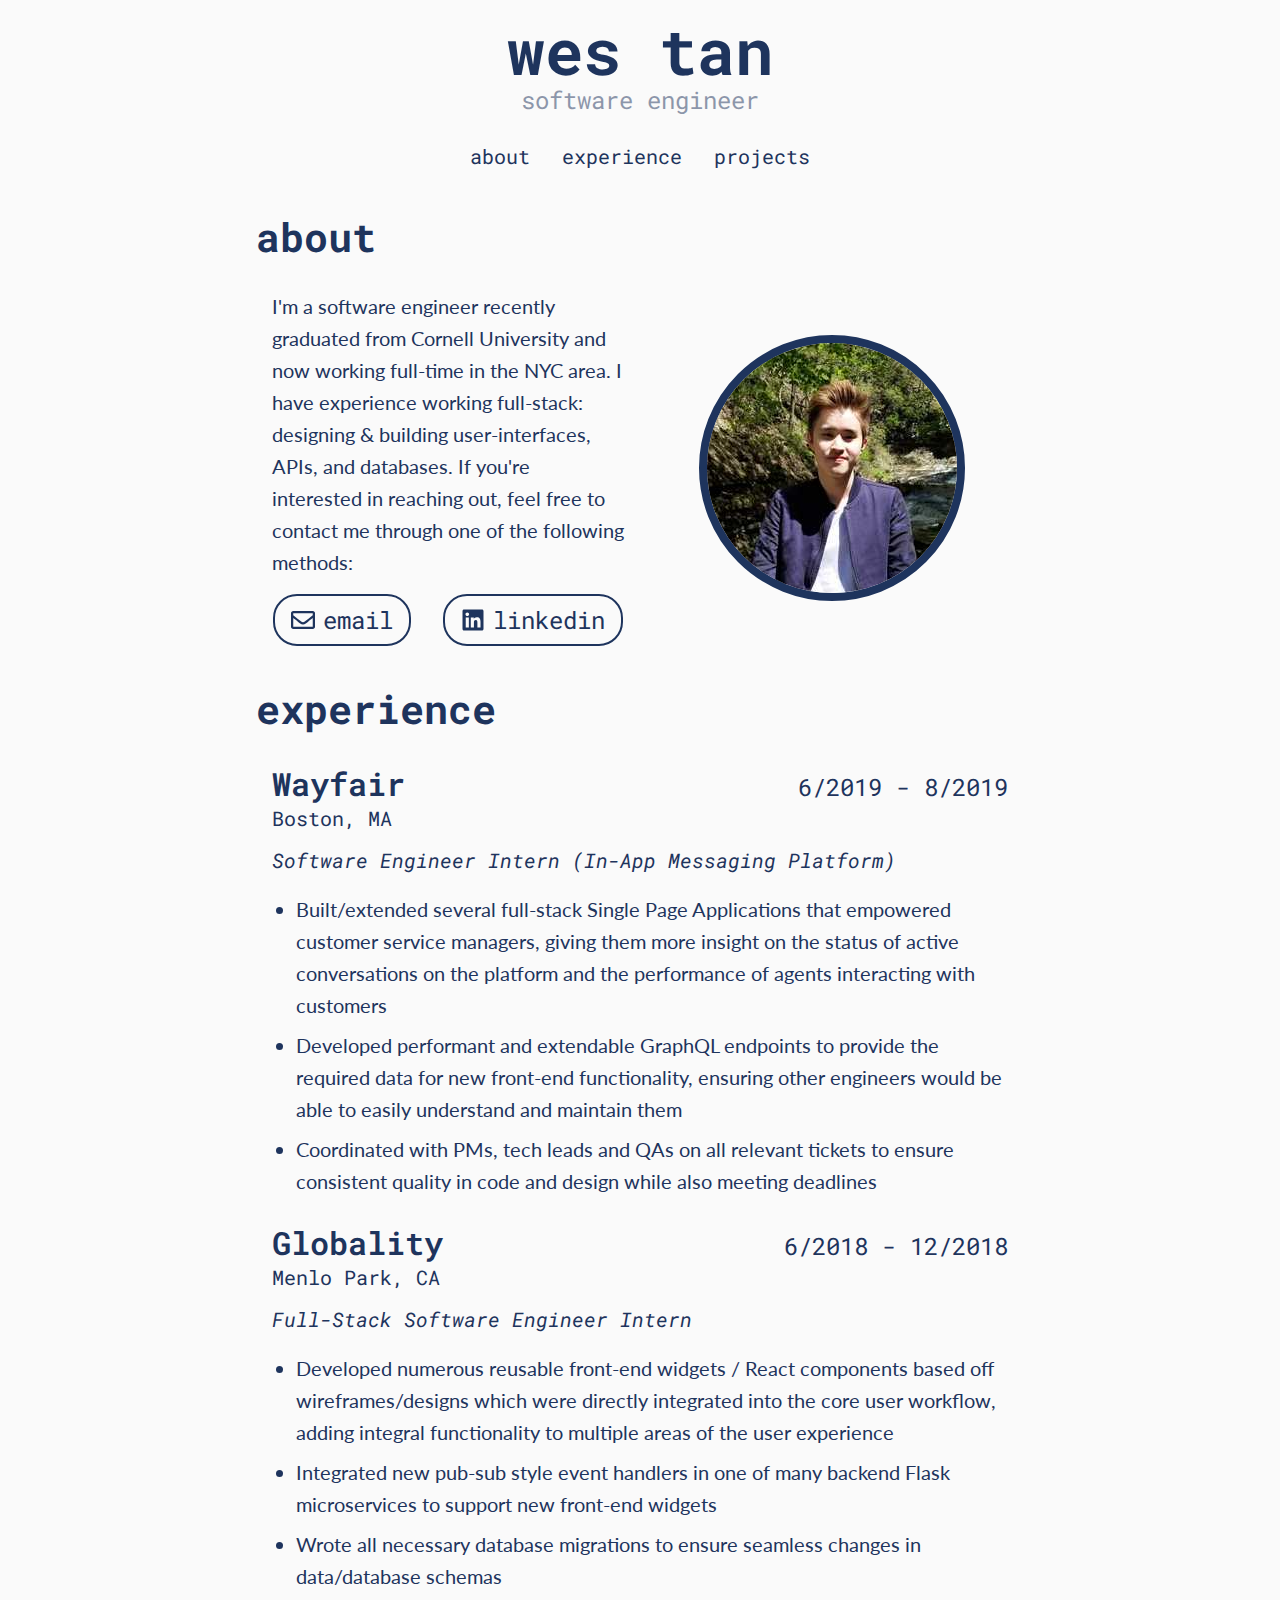
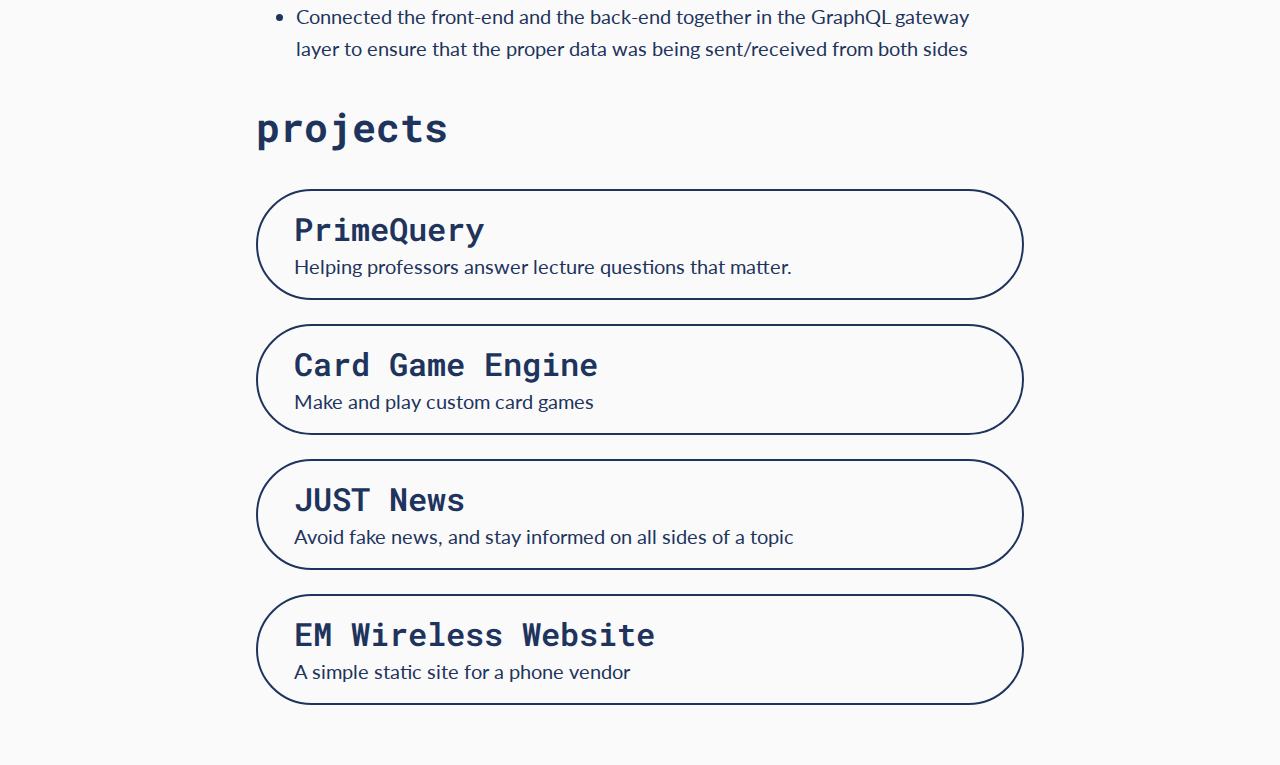
==== commit fddf776b: "Updates" ====
--- a/index.html
+++ b/index.html
@@ -1,4 +1,4 @@
-<!DOCTYPE html><html lang="en"><head><meta charSet="utf-8"/><meta http-equiv="x-ua-compatible" content="ie=edge"/><meta name="viewport" content="width=device-width, initial-scale=1, shrink-to-fit=no"/><style data-href="/styles.d9d4f99b9f8a820b61b6.css">@import url(https://fonts.googleapis.com/css2?family=Lato&family=Roboto+Mono:wght@400;700&display=swap);.linkButton{border:1px solid #1e345d}.sectionWrapper{width:100%;margin-bottom:36px}.row,.rowRev{margin:0;padding:0}.column{flex:1 1;max-width:100%;display:flex;flex-direction:column;justify-content:center;align-items:center;margin:16px 0}@media (min-width:600px){.row,.rowRev{display:flex;justify-content:space-between}.rowRev{flex-direction:row-reverse}.column{margin:0}}.global--linkButton--3da58{border:1px solid #1e345d}.global--sectionWrapper--dHL3y{width:100%;margin-bottom:36px}.global--row--3wxMd,.global--rowRev--14nOK{margin:0;padding:0}.global--column--3CId3{flex:1 1;max-width:100%;display:flex;flex-direction:column;justify-content:center;align-items:center;margin:16px 0}@media (min-width:600px){.global--row--3wxMd,.global--rowRev--14nOK{display:flex;justify-content:space-between}.global--rowRev--14nOK{flex-direction:row-reverse}.global--column--3CId3{margin:0}}.header-module--header--L1ZnK{color:#1e345d;font-family:Roboto Mono,monospace;display:flex;flex-direction:column;justify-content:center;text-align:center;margin-bottom:36px;width:100%}.header-module--headerTitle--1A0Ew{color:inherit;text-decoration:none;font-size:4rem;margin:8px 0;text-align:center;padding:0}.header-module--subText--il8wB{opacity:.5;font-weight:400;margin-top:-16px;text-align:center}.header-module--navItem--ckRoL{list-style:none;margin:0 16px;border-bottom:2px solid #fafafa;transition:border-color .25s ease}.header-module--navItem--ckRoL:hover{border-bottom:2px solid #1e345d}.header-module--headerLink--2peJ0{color:inherit;text-decoration:none;margin:0}.header-module--navList--bd8TW{margin:0;padding:0;display:flex;flex-direction:row;align-items:center;justify-content:center}@media (max-width:374px){.header-module--navList--bd8TW{flex-direction:column}}html{background-color:#fafafa;color:#1e345d;font-family:Lato,sans-serif;font-size:100%;box-sizing:border-box}body{margin:0 auto;max-width:768px;padding:0 24px 24px}h1,h2,h3{font-family:Roboto Mono,monospace;text-align:center}h1{font-size:2.5rem}h2{font-size:2rem;font-weight:600}h3{font-size:1.5rem;font-weight:400}@media (min-width:600px){h1,h2,h3{text-align:left}}li,p,ul{font-size:1.25rem;line-height:2rem}.about-module--bodyText--1b0so{margin:0}.about-module--contactList--1P0Aa{padding:0;margin:16px 0}.about-module--contactListItem--35NKf{list-style:none;margin:16px 0 0}.about-module--contactLink--2g5dD{text-decoration:none;color:#1e345d;font-family:Roboto Mono,monospace;border:2px solid #1e345d;padding:8px 16px;font-size:1.5rem;transition:all .25s ease;border-radius:1.5rem;display:flex;align-items:center;justify-content:center}.about-module--contactLink--2g5dD:active,.about-module--contactLink--2g5dD:focus,.about-module--contactLink--2g5dD:hover{color:#fafafa;background:#1e345d}.about-module--contactLinkIcon--Q9Yjx{margin-right:8px}.about-module--profileImage--2FiAP{border-radius:50%;max-height:250px;border:8px solid #1e345d;max-width:250px;height:100%;width:100%}@media (min-width:600px){.about-module--contactList--1P0Aa{display:flex;flex-direction:row;justify-content:center}.about-module--contactListItem--35NKf{margin:0 16px}.about-module--bodyText--1b0so{padding:0 16px}}.experience-card-module--cardWrapper--3xbnn{margin:24px 0}.experience-card-module--cardHeader--2Q_oQ>*{margin:8px}.experience-card-module--title--20Hw_{margin:0;font-weight:600;display:block}.experience-card-module--location--2GCaU{font-size:1.1rem;margin:0;font-weight:400;display:block}.experience-card-module--role--2LfV1{margin:16px 0;font-style:italic;font-size:1.25rem}.experience-card-module--content--3XGEN>p{display:none}.experience-card-module--content--3XGEN>ul{padding-left:24px;line-height:1.75rem}.experience-card-module--content--3XGEN>ul>li:not(:last-child){margin-bottom:8px}.experience-card-module--startEndDate--321XG{font-weight:400;font-size:1.25rem}@media (min-width:600px){.experience-card-module--cardHeader--2Q_oQ{display:flex;justify-content:space-between;align-items:baseline;margin:0}.experience-card-module--cardWrapper--3xbnn{padding:0 16px}.experience-card-module--cardHeader--2Q_oQ>*{margin:0}.experience-card-module--location--2GCaU{display:block;font-size:1.25rem}.experience-card-module--startEndDate--321XG{font-size:1.5rem}}.project-list-module--cardList--2aYF8{margin-top:36px}.project-card-module--cardWrapper--2VxBU{border:2px solid #1e345d;border-radius:4rem;margin:0 0 24px;transition:all .25s ease;text-decoration:none;color:#1e345d;display:flex;text-align:center}.project-card-module--cardWrapper--2VxBU>*{margin:0;padding:0}.project-card-module--cardLink--3Hyid{text-decoration:none;color:inherit;padding:16px 36px;margin:0;width:100%;height:100%}.project-card-module--cardLink--3Hyid>*{margin:0;padding:0}.project-card-module--cardTitle--1heAD{font-weight:600}.project-card-module--cardWrapper--2VxBU:active,.project-card-module--cardWrapper--2VxBU:focus,.project-card-module--cardWrapper--2VxBU:hover{color:#fafafa;background:#1e345d}@media (min-width:600px){.project-card-module--cardWrapper--2VxBU{text-align:left}}.project-template-module--projectHeader--2IDma{display:block}.project-template-module--content--qLE7C>p{padding:0 16px}.project-template-module--content--qLE7C>h1{font-size:2rem}.project-template-module--content--qLE7C>h2{font-size:1.5rem;padding:0 16px}.project-template-module--content--qLE7C>ul{padding:0 36px}.project-template-module--content--qLE7C>ul>li:not(:last-child){margin-bottom:8px}.project-template-module--projectLink--rmaPI{text-decoration:none;transition:opacity .25s ease;color:#1e345d;margin-top:16px;display:flex;align-items:center;justify-content:center;display:block}.project-template-module--projectLink--rmaPI:active,.project-template-module--projectLink--rmaPI:hover,projectLink:focus{opacity:.5}@media (min-width:600px){.project-template-module--projectHeader--2IDma{display:flex;align-items:center;justify-content:space-between}.project-template-module--projectLink--rmaPI{margin:2px 0 0 24px}}</style><meta name="generator" content="Gatsby 2.21.37"/><title data-react-helmet="true">Wes Tan&#x27;s Portfolio</title><meta data-react-helmet="true" name="description" content="Wes Tan&#x27;s portfolio"/><meta data-react-helmet="true" property="og:title" content="Wes Tan&#x27;s Portfolio"/><meta data-react-helmet="true" property="og:description" content="Wes Tan&#x27;s portfolio"/><meta data-react-helmet="true" property="og:type" content="website"/><meta data-react-helmet="true" name="twitter:card" content="summary"/><meta data-react-helmet="true" name="twitter:creator" content="@WesleyT4N"/><meta data-react-helmet="true" name="twitter:title" content="Wes Tan&#x27;s Portfolio"/><meta data-react-helmet="true" name="twitter:description" content="Wes Tan&#x27;s portfolio"/><link rel="icon" href="/favicon-32x32.png?v=d2a0f7f4ab3b35fc625594f5d5d590ca"/><link rel="manifest" href="/manifest.webmanifest"/><meta name="theme-color" content="#1e345d"/><link rel="apple-touch-icon" sizes="48x48" href="/icons/icon-48x48.png?v=d2a0f7f4ab3b35fc625594f5d5d590ca"/><link rel="apple-touch-icon" sizes="72x72" href="/icons/icon-72x72.png?v=d2a0f7f4ab3b35fc625594f5d5d590ca"/><link rel="apple-touch-icon" sizes="96x96" href="/icons/icon-96x96.png?v=d2a0f7f4ab3b35fc625594f5d5d590ca"/><link rel="apple-touch-icon" sizes="144x144" href="/icons/icon-144x144.png?v=d2a0f7f4ab3b35fc625594f5d5d590ca"/><link rel="apple-touch-icon" sizes="192x192" href="/icons/icon-192x192.png?v=d2a0f7f4ab3b35fc625594f5d5d590ca"/><link rel="apple-touch-icon" sizes="256x256" href="/icons/icon-256x256.png?v=d2a0f7f4ab3b35fc625594f5d5d590ca"/><link rel="apple-touch-icon" sizes="384x384" href="/icons/icon-384x384.png?v=d2a0f7f4ab3b35fc625594f5d5d590ca"/><link rel="apple-touch-icon" sizes="512x512" href="/icons/icon-512x512.png?v=d2a0f7f4ab3b35fc625594f5d5d590ca"/><link as="script" rel="preload" href="/webpack-runtime-9001141c05ead58dc03b.js"/><link as="script" rel="preload" href="/framework-75da9754c2a76bbaf08a.js"/><link as="script" rel="preload" href="/app-55038eb5c5fe19088a6d.js"/><link as="script" rel="preload" href="/styles-9b6f388623a2ec93d35f.js"/><link as="script" rel="preload" href="/1bfc9850-ddc92b84b88db0f1b165.js"/><link as="script" rel="preload" href="/commons-0727e136565ceb99d8e9.js"/><link as="script" rel="preload" href="/component---src-pages-index-js-a9e3b9cff9b20ebf593d.js"/><link as="fetch" rel="preload" href="/page-data/index/page-data.json" crossorigin="anonymous"/><link as="fetch" rel="preload" href="/page-data/app-data.json" crossorigin="anonymous"/></head><body><div id="___gatsby"><div style="outline:none" tabindex="-1" id="gatsby-focus-wrapper"><header class="header-module--header--L1ZnK"><h1 class="header-module--headerTitle--1A0Ew"><a aria-current="page" class="header-module--headerLink--2peJ0" href="/">wes tan</a></h1><h3 class="header-module--subText--il8wB">software engineer</h3><nav><ul class="header-module--navList--bd8TW"><li class="header-module--navItem--ckRoL"><a class="header-module--headerLink--2peJ0" href="/#about">about</a></li><li class="header-module--navItem--ckRoL"><a class="header-module--headerLink--2peJ0" href="/#experience">experience</a></li><li class="header-module--navItem--ckRoL"><a class="header-module--headerLink--2peJ0" href="/#projects">projects</a></li></ul></nav></header><div><main><div id="about" class="global--sectionWrapper--dHL3y"><h1>about</h1><div class="global--rowRev--14nOK"><div class="global--column--3CId3"><div class="about-module--profileImage--2FiAP gatsby-image-wrapper" style="position:relative;overflow:hidden"><div aria-hidden="true" style="width:100%;padding-bottom:100%"></div><img aria-hidden="true" src="[data-uri]" alt="A Picture of Wes" style="position:absolute;top:0;left:0;width:100%;height:100%;object-fit:cover;object-position:center;opacity:1;transition-delay:500ms"/><noscript><picture><source srcset="/static/42859fb4b5bf7dd5d73c4555478ced97/e7079/profile.jpg 63w,
+<!DOCTYPE html><html lang="en"><head><meta charSet="utf-8"/><meta http-equiv="x-ua-compatible" content="ie=edge"/><meta name="viewport" content="width=device-width, initial-scale=1, shrink-to-fit=no"/><style data-href="/styles.1579d0385cbaac5b3630.css">@import url(https://fonts.googleapis.com/css2?family=Lato&family=Roboto+Mono:wght@400;700&display=swap);.linkButton{border:1px solid #1e345d}.sectionWrapper{width:100%;margin-bottom:36px}.row,.rowRev{margin:0;padding:0}.column{flex:1 1;max-width:100%;display:flex;flex-direction:column;justify-content:center;align-items:center;margin:16px 0}@media (min-width:600px){.row,.rowRev{display:flex;justify-content:space-between}.rowRev{flex-direction:row-reverse}.column{margin:0}}.global--linkButton--3da58{border:1px solid #1e345d}.global--sectionWrapper--dHL3y{width:100%;margin-bottom:36px}.global--row--3wxMd,.global--rowRev--14nOK{margin:0;padding:0}.global--column--3CId3{flex:1 1;max-width:100%;display:flex;flex-direction:column;justify-content:center;align-items:center;margin:16px 0}@media (min-width:600px){.global--row--3wxMd,.global--rowRev--14nOK{display:flex;justify-content:space-between}.global--rowRev--14nOK{flex-direction:row-reverse}.global--column--3CId3{margin:0}}.header-module--header--L1ZnK{color:#1e345d;font-family:Roboto Mono,monospace;display:flex;flex-direction:column;justify-content:center;text-align:center;margin-bottom:36px;width:100%}.header-module--headerTitle--1A0Ew{color:inherit;text-decoration:none;font-size:4rem;margin:8px 0;text-align:center;padding:0}.header-module--subText--il8wB{opacity:.5;font-weight:400;margin-top:-16px;text-align:center}.header-module--navItem--ckRoL{list-style:none;margin:0 16px;border-bottom:2px solid #fafafa;transition:border-color .25s ease}.header-module--navItem--ckRoL:hover{border-bottom:2px solid #1e345d}.header-module--headerLink--2peJ0{color:inherit;text-decoration:none;margin:0}.header-module--navList--bd8TW{margin:0;padding:0;display:flex;flex-direction:row;align-items:center;justify-content:center}@media (max-width:374px){.header-module--navList--bd8TW{flex-direction:column}}html{background-color:#fafafa;color:#1e345d;font-family:Lato,sans-serif;font-size:100%;box-sizing:border-box}body{margin:0 auto;max-width:768px;padding:0 24px 24px}h1,h2,h3{font-family:Roboto Mono,monospace;text-align:center}h1{font-size:2.5rem}h2{font-size:2rem;font-weight:600}h3{font-size:1.5rem;font-weight:400}@media (min-width:600px){h1,h2,h3{text-align:left}}li,p,ul{font-size:1.25rem;line-height:2rem}.about-module--bodyText--1b0so{margin:0}.about-module--contactList--1P0Aa{padding:0;margin:0}.about-module--contactListItem--35NKf{list-style:none;margin:16px 0 0}.about-module--contactLink--2g5dD{text-decoration:none;color:#1e345d;font-family:Roboto Mono,monospace;border:2px solid #1e345d;padding:8px 16px;font-size:1.5rem;transition:all .25s ease;border-radius:1.5rem;display:flex;align-items:center;justify-content:center}.about-module--contactLink--2g5dD:active,.about-module--contactLink--2g5dD:focus,.about-module--contactLink--2g5dD:hover{color:#fafafa;background:#1e345d}.about-module--contactLinkIcon--Q9Yjx{margin-right:8px}.about-module--profileImage--2FiAP{border-radius:50%;max-height:250px;border:8px solid #1e345d;max-width:250px;height:100%;width:100%}@media (min-width:600px){.about-module--contactList--1P0Aa{display:flex;flex-direction:row;justify-content:center;margin-top:16px}.about-module--contactListItem--35NKf{margin:0 16px}.about-module--bodyText--1b0so{padding:0 16px}}.experience-card-module--cardWrapper--3xbnn{margin:24px 0}.experience-card-module--cardHeader--2Q_oQ>*{margin:8px}.experience-card-module--title--20Hw_{margin:0;font-weight:600;display:block}.experience-card-module--location--2GCaU{font-size:1.1rem;margin:0;font-weight:400;display:block}.experience-card-module--role--2LfV1{margin:16px 0;font-style:italic;font-size:1.25rem}.experience-card-module--content--3XGEN>p{display:none}.experience-card-module--content--3XGEN>ul{padding-left:24px;line-height:1.75rem}.experience-card-module--content--3XGEN>ul>li:not(:last-child){margin-bottom:8px}.experience-card-module--startEndDate--321XG{font-weight:400;font-size:1.25rem}@media (min-width:600px){.experience-card-module--cardHeader--2Q_oQ{display:flex;justify-content:space-between;align-items:baseline;margin:0}.experience-card-module--cardWrapper--3xbnn{padding:0 16px}.experience-card-module--cardHeader--2Q_oQ>*{margin:0}.experience-card-module--location--2GCaU{display:block;font-size:1.25rem}.experience-card-module--startEndDate--321XG{font-size:1.5rem}}.project-list-module--cardList--2aYF8{margin-top:36px}.project-card-module--cardWrapper--2VxBU{border:2px solid #1e345d;border-radius:4rem;margin:0 0 24px;transition:all .25s ease;text-decoration:none;color:#1e345d;display:flex;text-align:center}.project-card-module--cardWrapper--2VxBU>*{margin:0;padding:0}.project-card-module--cardLink--3Hyid{text-decoration:none;color:inherit;padding:16px 36px;margin:0;width:100%;height:100%}.project-card-module--cardLink--3Hyid>*{margin:0;padding:0}.project-card-module--cardTitle--1heAD{font-weight:600}.project-card-module--cardWrapper--2VxBU:active,.project-card-module--cardWrapper--2VxBU:focus,.project-card-module--cardWrapper--2VxBU:hover{color:#fafafa;background:#1e345d}@media (min-width:600px){.project-card-module--cardWrapper--2VxBU{text-align:left}}.project-template-module--projectHeader--2IDma{display:block}.project-template-module--content--qLE7C>p{padding:0 16px}.project-template-module--content--qLE7C>h1{font-size:2rem}.project-template-module--content--qLE7C>h2{font-size:1.5rem;padding:0 16px}.project-template-module--content--qLE7C>ul{padding:0 36px}.project-template-module--content--qLE7C>ul>li:not(:last-child){margin-bottom:8px}.project-template-module--projectLink--rmaPI{text-decoration:none;transition:opacity .25s ease;color:#1e345d;margin-top:16px;display:flex;align-items:center;justify-content:center;display:block}.project-template-module--projectLink--rmaPI:active,.project-template-module--projectLink--rmaPI:hover,projectLink:focus{opacity:.5}@media (min-width:600px){.project-template-module--projectHeader--2IDma{display:flex;align-items:center;justify-content:space-between}.project-template-module--projectLink--rmaPI{margin:2px 0 0 24px}}</style><meta name="generator" content="Gatsby 2.21.37"/><title data-react-helmet="true">Wes Tan&#x27;s Portfolio</title><meta data-react-helmet="true" name="description" content="Wes Tan&#x27;s portfolio"/><meta data-react-helmet="true" property="og:title" content="Wes Tan&#x27;s Portfolio"/><meta data-react-helmet="true" property="og:description" content="Wes Tan&#x27;s portfolio"/><meta data-react-helmet="true" property="og:type" content="website"/><meta data-react-helmet="true" name="twitter:card" content="summary"/><meta data-react-helmet="true" name="twitter:creator" content="@WesleyT4N"/><meta data-react-helmet="true" name="twitter:title" content="Wes Tan&#x27;s Portfolio"/><meta data-react-helmet="true" name="twitter:description" content="Wes Tan&#x27;s portfolio"/><link rel="icon" href="/favicon-32x32.png?v=d2a0f7f4ab3b35fc625594f5d5d590ca"/><link rel="manifest" href="/manifest.webmanifest"/><meta name="theme-color" content="#1e345d"/><link rel="apple-touch-icon" sizes="48x48" href="/icons/icon-48x48.png?v=d2a0f7f4ab3b35fc625594f5d5d590ca"/><link rel="apple-touch-icon" sizes="72x72" href="/icons/icon-72x72.png?v=d2a0f7f4ab3b35fc625594f5d5d590ca"/><link rel="apple-touch-icon" sizes="96x96" href="/icons/icon-96x96.png?v=d2a0f7f4ab3b35fc625594f5d5d590ca"/><link rel="apple-touch-icon" sizes="144x144" href="/icons/icon-144x144.png?v=d2a0f7f4ab3b35fc625594f5d5d590ca"/><link rel="apple-touch-icon" sizes="192x192" href="/icons/icon-192x192.png?v=d2a0f7f4ab3b35fc625594f5d5d590ca"/><link rel="apple-touch-icon" sizes="256x256" href="/icons/icon-256x256.png?v=d2a0f7f4ab3b35fc625594f5d5d590ca"/><link rel="apple-touch-icon" sizes="384x384" href="/icons/icon-384x384.png?v=d2a0f7f4ab3b35fc625594f5d5d590ca"/><link rel="apple-touch-icon" sizes="512x512" href="/icons/icon-512x512.png?v=d2a0f7f4ab3b35fc625594f5d5d590ca"/><link as="script" rel="preload" href="/webpack-runtime-9001141c05ead58dc03b.js"/><link as="script" rel="preload" href="/framework-75da9754c2a76bbaf08a.js"/><link as="script" rel="preload" href="/app-55038eb5c5fe19088a6d.js"/><link as="script" rel="preload" href="/styles-9b6f388623a2ec93d35f.js"/><link as="script" rel="preload" href="/1bfc9850-ddc92b84b88db0f1b165.js"/><link as="script" rel="preload" href="/commons-0727e136565ceb99d8e9.js"/><link as="script" rel="preload" href="/component---src-pages-index-js-a9e3b9cff9b20ebf593d.js"/><link as="fetch" rel="preload" href="/page-data/index/page-data.json" crossorigin="anonymous"/><link as="fetch" rel="preload" href="/page-data/app-data.json" crossorigin="anonymous"/></head><body><div id="___gatsby"><div style="outline:none" tabindex="-1" id="gatsby-focus-wrapper"><header class="header-module--header--L1ZnK"><h1 class="header-module--headerTitle--1A0Ew"><a aria-current="page" class="header-module--headerLink--2peJ0" href="/">wes tan</a></h1><h3 class="header-module--subText--il8wB">software engineer</h3><nav><ul class="header-module--navList--bd8TW"><li class="header-module--navItem--ckRoL"><a class="header-module--headerLink--2peJ0" href="/#about">about</a></li><li class="header-module--navItem--ckRoL"><a class="header-module--headerLink--2peJ0" href="/#experience">experience</a></li><li class="header-module--navItem--ckRoL"><a class="header-module--headerLink--2peJ0" href="/#projects">projects</a></li></ul></nav></header><div><main><div id="about" class="global--sectionWrapper--dHL3y"><h1>about</h1><div class="global--rowRev--14nOK"><div class="global--column--3CId3"><div class="about-module--profileImage--2FiAP gatsby-image-wrapper" style="position:relative;overflow:hidden"><div aria-hidden="true" style="width:100%;padding-bottom:100%"></div><img aria-hidden="true" src="[data-uri]" alt="A Picture of Wes" style="position:absolute;top:0;left:0;width:100%;height:100%;object-fit:cover;object-position:center;opacity:1;transition-delay:500ms"/><noscript><picture><source srcset="/static/42859fb4b5bf7dd5d73c4555478ced97/e7079/profile.jpg 63w,
 /static/42859fb4b5bf7dd5d73c4555478ced97/1ada3/profile.jpg 125w,
 /static/42859fb4b5bf7dd5d73c4555478ced97/8f7df/profile.jpg 250w,
 /static/42859fb4b5bf7dd5d73c4555478ced97/01f8d/profile.jpg 375w,
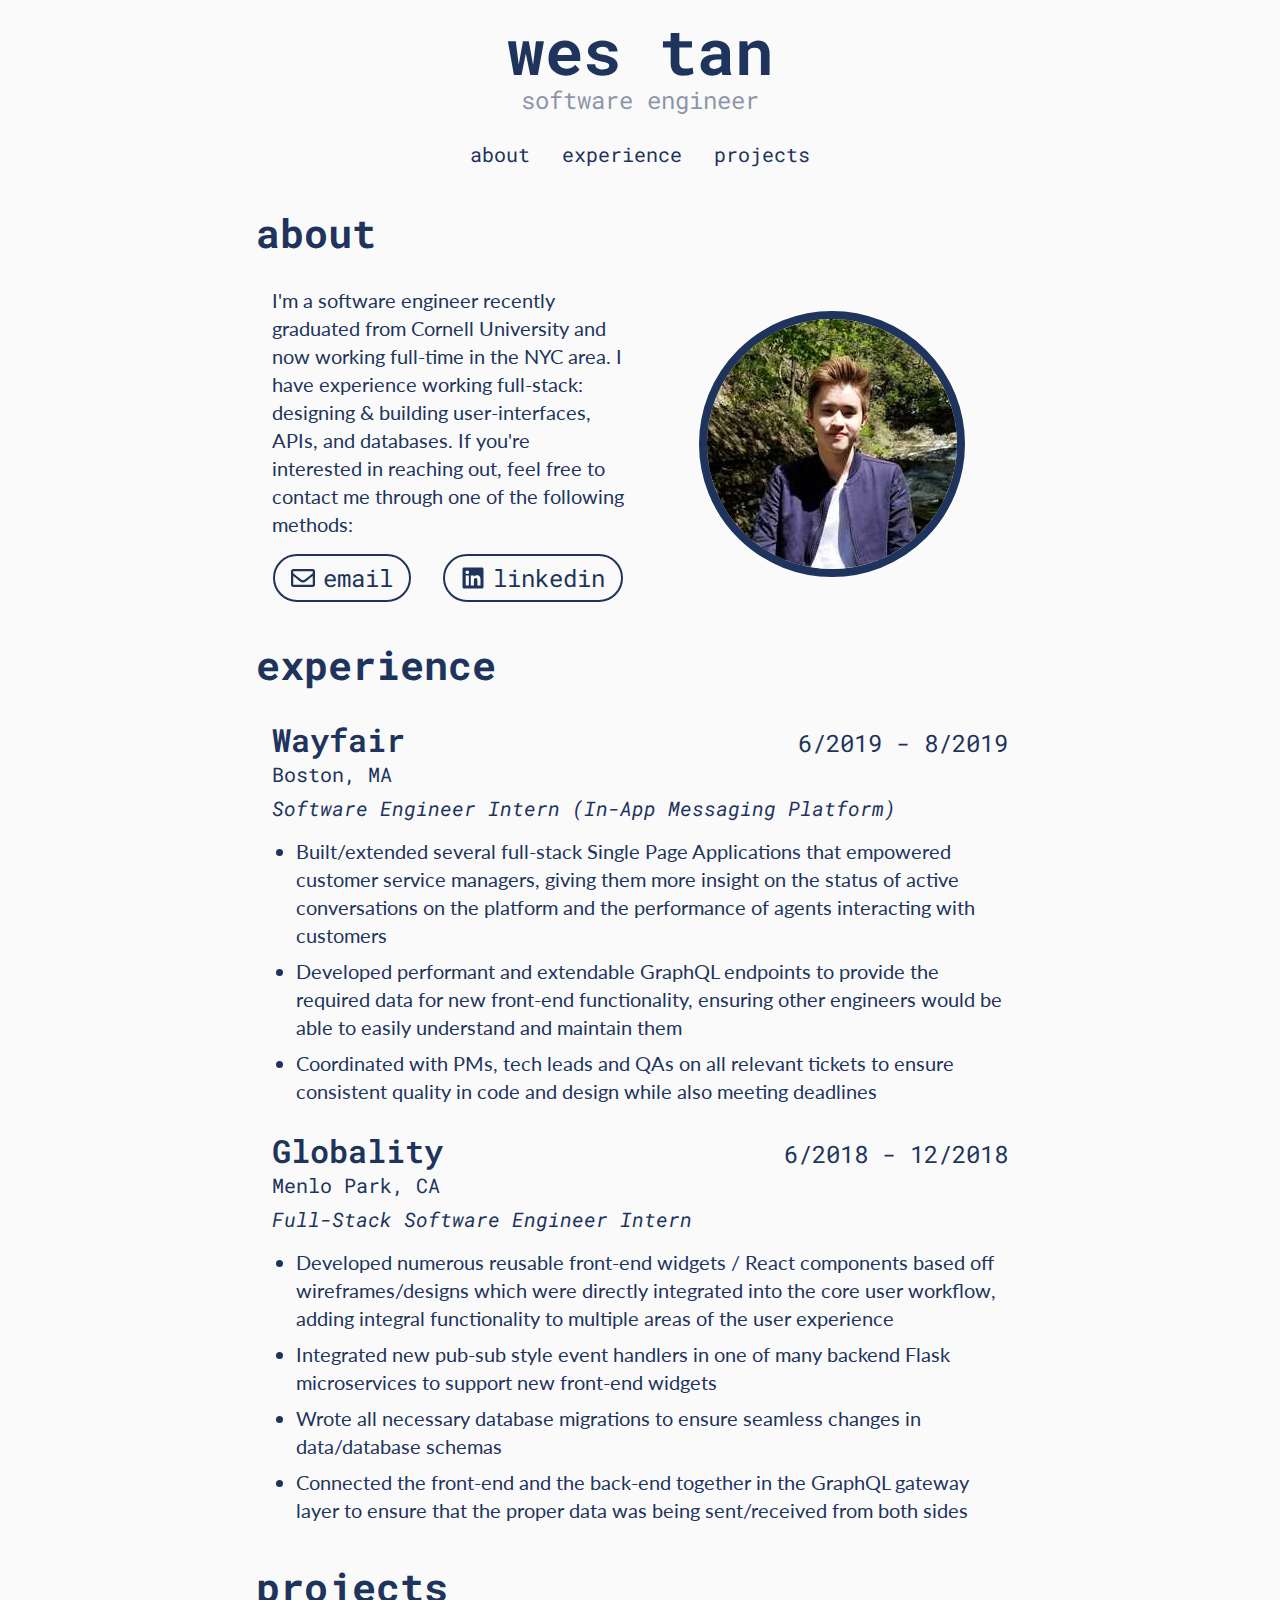
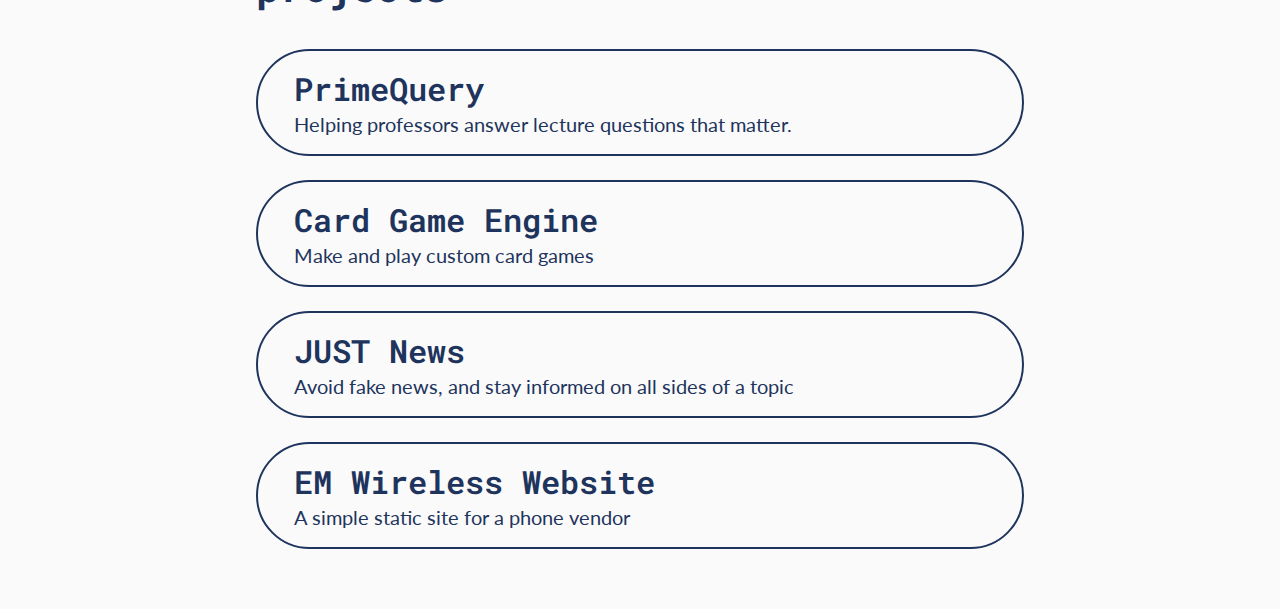
==== commit 8277dc73: "Updates" ====
--- a/index.html
+++ b/index.html
@@ -1,4 +1,4 @@
-<!DOCTYPE html><html lang="en"><head><meta charSet="utf-8"/><meta http-equiv="x-ua-compatible" content="ie=edge"/><meta name="viewport" content="width=device-width, initial-scale=1, shrink-to-fit=no"/><style data-href="/styles.1579d0385cbaac5b3630.css">@import url(https://fonts.googleapis.com/css2?family=Lato&family=Roboto+Mono:wght@400;700&display=swap);.linkButton{border:1px solid #1e345d}.sectionWrapper{width:100%;margin-bottom:36px}.row,.rowRev{margin:0;padding:0}.column{flex:1 1;max-width:100%;display:flex;flex-direction:column;justify-content:center;align-items:center;margin:16px 0}@media (min-width:600px){.row,.rowRev{display:flex;justify-content:space-between}.rowRev{flex-direction:row-reverse}.column{margin:0}}.global--linkButton--3da58{border:1px solid #1e345d}.global--sectionWrapper--dHL3y{width:100%;margin-bottom:36px}.global--row--3wxMd,.global--rowRev--14nOK{margin:0;padding:0}.global--column--3CId3{flex:1 1;max-width:100%;display:flex;flex-direction:column;justify-content:center;align-items:center;margin:16px 0}@media (min-width:600px){.global--row--3wxMd,.global--rowRev--14nOK{display:flex;justify-content:space-between}.global--rowRev--14nOK{flex-direction:row-reverse}.global--column--3CId3{margin:0}}.header-module--header--L1ZnK{color:#1e345d;font-family:Roboto Mono,monospace;display:flex;flex-direction:column;justify-content:center;text-align:center;margin-bottom:36px;width:100%}.header-module--headerTitle--1A0Ew{color:inherit;text-decoration:none;font-size:4rem;margin:8px 0;text-align:center;padding:0}.header-module--subText--il8wB{opacity:.5;font-weight:400;margin-top:-16px;text-align:center}.header-module--navItem--ckRoL{list-style:none;margin:0 16px;border-bottom:2px solid #fafafa;transition:border-color .25s ease}.header-module--navItem--ckRoL:hover{border-bottom:2px solid #1e345d}.header-module--headerLink--2peJ0{color:inherit;text-decoration:none;margin:0}.header-module--navList--bd8TW{margin:0;padding:0;display:flex;flex-direction:row;align-items:center;justify-content:center}@media (max-width:374px){.header-module--navList--bd8TW{flex-direction:column}}html{background-color:#fafafa;color:#1e345d;font-family:Lato,sans-serif;font-size:100%;box-sizing:border-box}body{margin:0 auto;max-width:768px;padding:0 24px 24px}h1,h2,h3{font-family:Roboto Mono,monospace;text-align:center}h1{font-size:2.5rem}h2{font-size:2rem;font-weight:600}h3{font-size:1.5rem;font-weight:400}@media (min-width:600px){h1,h2,h3{text-align:left}}li,p,ul{font-size:1.25rem;line-height:2rem}.about-module--bodyText--1b0so{margin:0}.about-module--contactList--1P0Aa{padding:0;margin:0}.about-module--contactListItem--35NKf{list-style:none;margin:16px 0 0}.about-module--contactLink--2g5dD{text-decoration:none;color:#1e345d;font-family:Roboto Mono,monospace;border:2px solid #1e345d;padding:8px 16px;font-size:1.5rem;transition:all .25s ease;border-radius:1.5rem;display:flex;align-items:center;justify-content:center}.about-module--contactLink--2g5dD:active,.about-module--contactLink--2g5dD:focus,.about-module--contactLink--2g5dD:hover{color:#fafafa;background:#1e345d}.about-module--contactLinkIcon--Q9Yjx{margin-right:8px}.about-module--profileImage--2FiAP{border-radius:50%;max-height:250px;border:8px solid #1e345d;max-width:250px;height:100%;width:100%}@media (min-width:600px){.about-module--contactList--1P0Aa{display:flex;flex-direction:row;justify-content:center;margin-top:16px}.about-module--contactListItem--35NKf{margin:0 16px}.about-module--bodyText--1b0so{padding:0 16px}}.experience-card-module--cardWrapper--3xbnn{margin:24px 0}.experience-card-module--cardHeader--2Q_oQ>*{margin:8px}.experience-card-module--title--20Hw_{margin:0;font-weight:600;display:block}.experience-card-module--location--2GCaU{font-size:1.1rem;margin:0;font-weight:400;display:block}.experience-card-module--role--2LfV1{margin:16px 0;font-style:italic;font-size:1.25rem}.experience-card-module--content--3XGEN>p{display:none}.experience-card-module--content--3XGEN>ul{padding-left:24px;line-height:1.75rem}.experience-card-module--content--3XGEN>ul>li:not(:last-child){margin-bottom:8px}.experience-card-module--startEndDate--321XG{font-weight:400;font-size:1.25rem}@media (min-width:600px){.experience-card-module--cardHeader--2Q_oQ{display:flex;justify-content:space-between;align-items:baseline;margin:0}.experience-card-module--cardWrapper--3xbnn{padding:0 16px}.experience-card-module--cardHeader--2Q_oQ>*{margin:0}.experience-card-module--location--2GCaU{display:block;font-size:1.25rem}.experience-card-module--startEndDate--321XG{font-size:1.5rem}}.project-list-module--cardList--2aYF8{margin-top:36px}.project-card-module--cardWrapper--2VxBU{border:2px solid #1e345d;border-radius:4rem;margin:0 0 24px;transition:all .25s ease;text-decoration:none;color:#1e345d;display:flex;text-align:center}.project-card-module--cardWrapper--2VxBU>*{margin:0;padding:0}.project-card-module--cardLink--3Hyid{text-decoration:none;color:inherit;padding:16px 36px;margin:0;width:100%;height:100%}.project-card-module--cardLink--3Hyid>*{margin:0;padding:0}.project-card-module--cardTitle--1heAD{font-weight:600}.project-card-module--cardWrapper--2VxBU:active,.project-card-module--cardWrapper--2VxBU:focus,.project-card-module--cardWrapper--2VxBU:hover{color:#fafafa;background:#1e345d}@media (min-width:600px){.project-card-module--cardWrapper--2VxBU{text-align:left}}.project-template-module--projectHeader--2IDma{display:block}.project-template-module--content--qLE7C>p{padding:0 16px}.project-template-module--content--qLE7C>h1{font-size:2rem}.project-template-module--content--qLE7C>h2{font-size:1.5rem;padding:0 16px}.project-template-module--content--qLE7C>ul{padding:0 36px}.project-template-module--content--qLE7C>ul>li:not(:last-child){margin-bottom:8px}.project-template-module--projectLink--rmaPI{text-decoration:none;transition:opacity .25s ease;color:#1e345d;margin-top:16px;display:flex;align-items:center;justify-content:center;display:block}.project-template-module--projectLink--rmaPI:active,.project-template-module--projectLink--rmaPI:hover,projectLink:focus{opacity:.5}@media (min-width:600px){.project-template-module--projectHeader--2IDma{display:flex;align-items:center;justify-content:space-between}.project-template-module--projectLink--rmaPI{margin:2px 0 0 24px}}</style><meta name="generator" content="Gatsby 2.21.37"/><title data-react-helmet="true">Wes Tan&#x27;s Portfolio</title><meta data-react-helmet="true" name="description" content="Wes Tan&#x27;s portfolio"/><meta data-react-helmet="true" property="og:title" content="Wes Tan&#x27;s Portfolio"/><meta data-react-helmet="true" property="og:description" content="Wes Tan&#x27;s portfolio"/><meta data-react-helmet="true" property="og:type" content="website"/><meta data-react-helmet="true" name="twitter:card" content="summary"/><meta data-react-helmet="true" name="twitter:creator" content="@WesleyT4N"/><meta data-react-helmet="true" name="twitter:title" content="Wes Tan&#x27;s Portfolio"/><meta data-react-helmet="true" name="twitter:description" content="Wes Tan&#x27;s portfolio"/><link rel="icon" href="/favicon-32x32.png?v=d2a0f7f4ab3b35fc625594f5d5d590ca"/><link rel="manifest" href="/manifest.webmanifest"/><meta name="theme-color" content="#1e345d"/><link rel="apple-touch-icon" sizes="48x48" href="/icons/icon-48x48.png?v=d2a0f7f4ab3b35fc625594f5d5d590ca"/><link rel="apple-touch-icon" sizes="72x72" href="/icons/icon-72x72.png?v=d2a0f7f4ab3b35fc625594f5d5d590ca"/><link rel="apple-touch-icon" sizes="96x96" href="/icons/icon-96x96.png?v=d2a0f7f4ab3b35fc625594f5d5d590ca"/><link rel="apple-touch-icon" sizes="144x144" href="/icons/icon-144x144.png?v=d2a0f7f4ab3b35fc625594f5d5d590ca"/><link rel="apple-touch-icon" sizes="192x192" href="/icons/icon-192x192.png?v=d2a0f7f4ab3b35fc625594f5d5d590ca"/><link rel="apple-touch-icon" sizes="256x256" href="/icons/icon-256x256.png?v=d2a0f7f4ab3b35fc625594f5d5d590ca"/><link rel="apple-touch-icon" sizes="384x384" href="/icons/icon-384x384.png?v=d2a0f7f4ab3b35fc625594f5d5d590ca"/><link rel="apple-touch-icon" sizes="512x512" href="/icons/icon-512x512.png?v=d2a0f7f4ab3b35fc625594f5d5d590ca"/><link as="script" rel="preload" href="/webpack-runtime-9001141c05ead58dc03b.js"/><link as="script" rel="preload" href="/framework-75da9754c2a76bbaf08a.js"/><link as="script" rel="preload" href="/app-55038eb5c5fe19088a6d.js"/><link as="script" rel="preload" href="/styles-9b6f388623a2ec93d35f.js"/><link as="script" rel="preload" href="/1bfc9850-ddc92b84b88db0f1b165.js"/><link as="script" rel="preload" href="/commons-0727e136565ceb99d8e9.js"/><link as="script" rel="preload" href="/component---src-pages-index-js-a9e3b9cff9b20ebf593d.js"/><link as="fetch" rel="preload" href="/page-data/index/page-data.json" crossorigin="anonymous"/><link as="fetch" rel="preload" href="/page-data/app-data.json" crossorigin="anonymous"/></head><body><div id="___gatsby"><div style="outline:none" tabindex="-1" id="gatsby-focus-wrapper"><header class="header-module--header--L1ZnK"><h1 class="header-module--headerTitle--1A0Ew"><a aria-current="page" class="header-module--headerLink--2peJ0" href="/">wes tan</a></h1><h3 class="header-module--subText--il8wB">software engineer</h3><nav><ul class="header-module--navList--bd8TW"><li class="header-module--navItem--ckRoL"><a class="header-module--headerLink--2peJ0" href="/#about">about</a></li><li class="header-module--navItem--ckRoL"><a class="header-module--headerLink--2peJ0" href="/#experience">experience</a></li><li class="header-module--navItem--ckRoL"><a class="header-module--headerLink--2peJ0" href="/#projects">projects</a></li></ul></nav></header><div><main><div id="about" class="global--sectionWrapper--dHL3y"><h1>about</h1><div class="global--rowRev--14nOK"><div class="global--column--3CId3"><div class="about-module--profileImage--2FiAP gatsby-image-wrapper" style="position:relative;overflow:hidden"><div aria-hidden="true" style="width:100%;padding-bottom:100%"></div><img aria-hidden="true" src="[data-uri]" alt="A Picture of Wes" style="position:absolute;top:0;left:0;width:100%;height:100%;object-fit:cover;object-position:center;opacity:1;transition-delay:500ms"/><noscript><picture><source srcset="/static/42859fb4b5bf7dd5d73c4555478ced97/e7079/profile.jpg 63w,
+<!DOCTYPE html><html lang="en"><head><meta charSet="utf-8"/><meta http-equiv="x-ua-compatible" content="ie=edge"/><meta name="viewport" content="width=device-width, initial-scale=1, shrink-to-fit=no"/><style data-href="/styles.4ca02348bd9684fbe9a4.css">@import url(https://fonts.googleapis.com/css2?family=Lato&family=Roboto+Mono:wght@400;700&display=swap);.linkButton{border:1px solid #1e345d}.sectionWrapper{width:100%;margin-bottom:36px}.row,.rowRev{margin:0;padding:0}.column{flex:1 1;max-width:100%;display:flex;flex-direction:column;justify-content:center;align-items:center;margin:16px 0}@media (min-width:600px){.row,.rowRev{display:flex;justify-content:space-between}.rowRev{flex-direction:row-reverse}.column{margin:0}}.global--linkButton--3da58{border:1px solid #1e345d}.global--sectionWrapper--dHL3y{width:100%;margin-bottom:36px}.global--row--3wxMd,.global--rowRev--14nOK{margin:0;padding:0}.global--column--3CId3{flex:1 1;max-width:100%;display:flex;flex-direction:column;justify-content:center;align-items:center;margin:16px 0}@media (min-width:600px){.global--row--3wxMd,.global--rowRev--14nOK{display:flex;justify-content:space-between}.global--rowRev--14nOK{flex-direction:row-reverse}.global--column--3CId3{margin:0}}.header-module--header--L1ZnK{color:#1e345d;font-family:Roboto Mono,monospace;display:flex;flex-direction:column;justify-content:center;text-align:center;margin-bottom:36px;width:100%}.header-module--headerTitle--1A0Ew{color:inherit;text-decoration:none;font-size:4rem;margin:8px 0;text-align:center;padding:0}.header-module--subText--il8wB{opacity:.5;font-weight:400;margin-top:-16px;text-align:center}.header-module--navItem--ckRoL{list-style:none;margin:0 16px;border-bottom:2px solid #fafafa;transition:border-color .25s ease}.header-module--navItem--ckRoL:hover{border-bottom:2px solid #1e345d}.header-module--headerLink--2peJ0{color:inherit;text-decoration:none;margin:0}.header-module--navList--bd8TW{margin:0;padding:0;display:flex;flex-direction:row;align-items:center;justify-content:center}@media (max-width:374px){.header-module--navList--bd8TW{flex-direction:column}}html{background-color:#fafafa;color:#1e345d;font-family:Lato,sans-serif;font-size:100%;box-sizing:border-box}body{margin:0 auto;max-width:768px;padding:0 24px 24px}h1,h2,h3{font-family:Roboto Mono,monospace;text-align:center}h1{font-size:2.5rem}h2{font-size:2rem;font-weight:600}h3{font-size:1.5rem;font-weight:400}@media (min-width:600px){h1,h2,h3{text-align:left}}li,p,ul{font-size:1.25rem;line-height:1.75rem}.about-module--bodyText--1b0so{margin:0}.about-module--contactList--1P0Aa{padding:0;margin:0}.about-module--contactListItem--35NKf{list-style:none;margin:16px 0 0}.about-module--contactLink--2g5dD{text-decoration:none;color:#1e345d;font-family:Roboto Mono,monospace;border:2px solid #1e345d;padding:8px 16px;font-size:1.5rem;transition:all .25s ease;border-radius:1.5rem;display:flex;align-items:center;justify-content:center}.about-module--contactLink--2g5dD:active,.about-module--contactLink--2g5dD:focus,.about-module--contactLink--2g5dD:hover{color:#fafafa;background:#1e345d}.about-module--contactLinkIcon--Q9Yjx{margin-right:8px}.about-module--profileImage--2FiAP{border-radius:50%;max-height:250px;border:8px solid #1e345d;max-width:250px;height:100%;width:100%}@media (min-width:600px){.about-module--contactList--1P0Aa{display:flex;flex-direction:row;justify-content:center;margin-top:16px}.about-module--contactListItem--35NKf{margin:0 16px}.about-module--bodyText--1b0so{padding:0 16px}}.experience-card-module--cardWrapper--3xbnn{margin:24px 0}.experience-card-module--cardHeader--2Q_oQ>*{margin:8px}.experience-card-module--title--20Hw_{margin:0;font-weight:600;display:block}.experience-card-module--location--2GCaU{font-size:1.1rem;margin:0;font-weight:400;display:block}.experience-card-module--role--2LfV1{margin:8px 0 0;font-style:italic;font-size:1.25rem}.experience-card-module--content--3XGEN>p{display:none}.experience-card-module--content--3XGEN>ul{margin-top:16px;padding-left:24px}.experience-card-module--content--3XGEN>ul>li:not(:last-child){margin-bottom:8px}.experience-card-module--startEndDate--321XG{font-weight:400;font-size:1.25rem}@media (min-width:600px){.experience-card-module--cardHeader--2Q_oQ{display:flex;justify-content:space-between;align-items:baseline;margin:0}.experience-card-module--cardWrapper--3xbnn{padding:0 16px}.experience-card-module--cardHeader--2Q_oQ>*{margin:0}.experience-card-module--location--2GCaU{display:block;font-size:1.25rem}.experience-card-module--startEndDate--321XG{font-size:1.5rem}}.project-list-module--cardList--2aYF8{margin-top:36px}.project-card-module--cardWrapper--2VxBU{border:2px solid #1e345d;border-radius:4rem;margin:0 0 24px;transition:all .25s ease;text-decoration:none;color:#1e345d;display:flex;text-align:center}.project-card-module--cardWrapper--2VxBU>*{margin:0;padding:0}.project-card-module--cardLink--3Hyid{text-decoration:none;color:inherit;padding:16px 36px;margin:0;width:100%;height:100%}.project-card-module--cardLink--3Hyid>*{margin:0;padding:0}.project-card-module--cardTitle--1heAD{font-weight:600}.project-card-module--cardWrapper--2VxBU:active,.project-card-module--cardWrapper--2VxBU:focus,.project-card-module--cardWrapper--2VxBU:hover{color:#fafafa;background:#1e345d}@media (min-width:600px){.project-card-module--cardWrapper--2VxBU{text-align:left}}.project-template-module--projectHeader--2IDma{display:block}.project-template-module--content--qLE7C>p{padding:0 16px}.project-template-module--content--qLE7C>h1{font-size:2rem}.project-template-module--content--qLE7C>h2{font-size:1.5rem;padding:0 16px}.project-template-module--content--qLE7C>ul{padding:0 36px}.project-template-module--content--qLE7C>ul>li:not(:last-child){margin-bottom:8px}.project-template-module--projectLink--rmaPI{text-decoration:none;transition:opacity .25s ease;color:#1e345d;margin-top:16px;display:flex;align-items:center;justify-content:center;display:block}.project-template-module--projectLink--rmaPI:active,.project-template-module--projectLink--rmaPI:hover,projectLink:focus{opacity:.5}@media (min-width:600px){.project-template-module--projectHeader--2IDma{display:flex;align-items:center;justify-content:space-between}.project-template-module--projectLink--rmaPI{margin:2px 0 0 24px}}</style><meta name="generator" content="Gatsby 2.21.37"/><title data-react-helmet="true">Wes Tan&#x27;s Portfolio</title><meta data-react-helmet="true" name="description" content="Wes Tan&#x27;s portfolio"/><meta data-react-helmet="true" property="og:title" content="Wes Tan&#x27;s Portfolio"/><meta data-react-helmet="true" property="og:description" content="Wes Tan&#x27;s portfolio"/><meta data-react-helmet="true" property="og:type" content="website"/><meta data-react-helmet="true" name="twitter:card" content="summary"/><meta data-react-helmet="true" name="twitter:creator" content="@WesleyT4N"/><meta data-react-helmet="true" name="twitter:title" content="Wes Tan&#x27;s Portfolio"/><meta data-react-helmet="true" name="twitter:description" content="Wes Tan&#x27;s portfolio"/><link rel="icon" href="/favicon-32x32.png?v=d2a0f7f4ab3b35fc625594f5d5d590ca"/><link rel="manifest" href="/manifest.webmanifest"/><meta name="theme-color" content="#1e345d"/><link rel="apple-touch-icon" sizes="48x48" href="/icons/icon-48x48.png?v=d2a0f7f4ab3b35fc625594f5d5d590ca"/><link rel="apple-touch-icon" sizes="72x72" href="/icons/icon-72x72.png?v=d2a0f7f4ab3b35fc625594f5d5d590ca"/><link rel="apple-touch-icon" sizes="96x96" href="/icons/icon-96x96.png?v=d2a0f7f4ab3b35fc625594f5d5d590ca"/><link rel="apple-touch-icon" sizes="144x144" href="/icons/icon-144x144.png?v=d2a0f7f4ab3b35fc625594f5d5d590ca"/><link rel="apple-touch-icon" sizes="192x192" href="/icons/icon-192x192.png?v=d2a0f7f4ab3b35fc625594f5d5d590ca"/><link rel="apple-touch-icon" sizes="256x256" href="/icons/icon-256x256.png?v=d2a0f7f4ab3b35fc625594f5d5d590ca"/><link rel="apple-touch-icon" sizes="384x384" href="/icons/icon-384x384.png?v=d2a0f7f4ab3b35fc625594f5d5d590ca"/><link rel="apple-touch-icon" sizes="512x512" href="/icons/icon-512x512.png?v=d2a0f7f4ab3b35fc625594f5d5d590ca"/><link as="script" rel="preload" href="/webpack-runtime-9001141c05ead58dc03b.js"/><link as="script" rel="preload" href="/framework-75da9754c2a76bbaf08a.js"/><link as="script" rel="preload" href="/app-55038eb5c5fe19088a6d.js"/><link as="script" rel="preload" href="/styles-9b6f388623a2ec93d35f.js"/><link as="script" rel="preload" href="/1bfc9850-ddc92b84b88db0f1b165.js"/><link as="script" rel="preload" href="/commons-0727e136565ceb99d8e9.js"/><link as="script" rel="preload" href="/component---src-pages-index-js-a9e3b9cff9b20ebf593d.js"/><link as="fetch" rel="preload" href="/page-data/index/page-data.json" crossorigin="anonymous"/><link as="fetch" rel="preload" href="/page-data/app-data.json" crossorigin="anonymous"/></head><body><div id="___gatsby"><div style="outline:none" tabindex="-1" id="gatsby-focus-wrapper"><header class="header-module--header--L1ZnK"><h1 class="header-module--headerTitle--1A0Ew"><a aria-current="page" class="header-module--headerLink--2peJ0" href="/">wes tan</a></h1><h3 class="header-module--subText--il8wB">software engineer</h3><nav><ul class="header-module--navList--bd8TW"><li class="header-module--navItem--ckRoL"><a class="header-module--headerLink--2peJ0" href="/#about">about</a></li><li class="header-module--navItem--ckRoL"><a class="header-module--headerLink--2peJ0" href="/#experience">experience</a></li><li class="header-module--navItem--ckRoL"><a class="header-module--headerLink--2peJ0" href="/#projects">projects</a></li></ul></nav></header><div><main><div id="about" class="global--sectionWrapper--dHL3y"><h1>about</h1><div class="global--rowRev--14nOK"><div class="global--column--3CId3"><div class="about-module--profileImage--2FiAP gatsby-image-wrapper" style="position:relative;overflow:hidden"><div aria-hidden="true" style="width:100%;padding-bottom:100%"></div><img aria-hidden="true" src="[data-uri]" alt="A Picture of Wes" style="position:absolute;top:0;left:0;width:100%;height:100%;object-fit:cover;object-position:center;opacity:1;transition-delay:500ms"/><noscript><picture><source srcset="/static/42859fb4b5bf7dd5d73c4555478ced97/e7079/profile.jpg 63w,
 /static/42859fb4b5bf7dd5d73c4555478ced97/1ada3/profile.jpg 125w,
 /static/42859fb4b5bf7dd5d73c4555478ced97/8f7df/profile.jpg 250w,
 /static/42859fb4b5bf7dd5d73c4555478ced97/01f8d/profile.jpg 375w,
